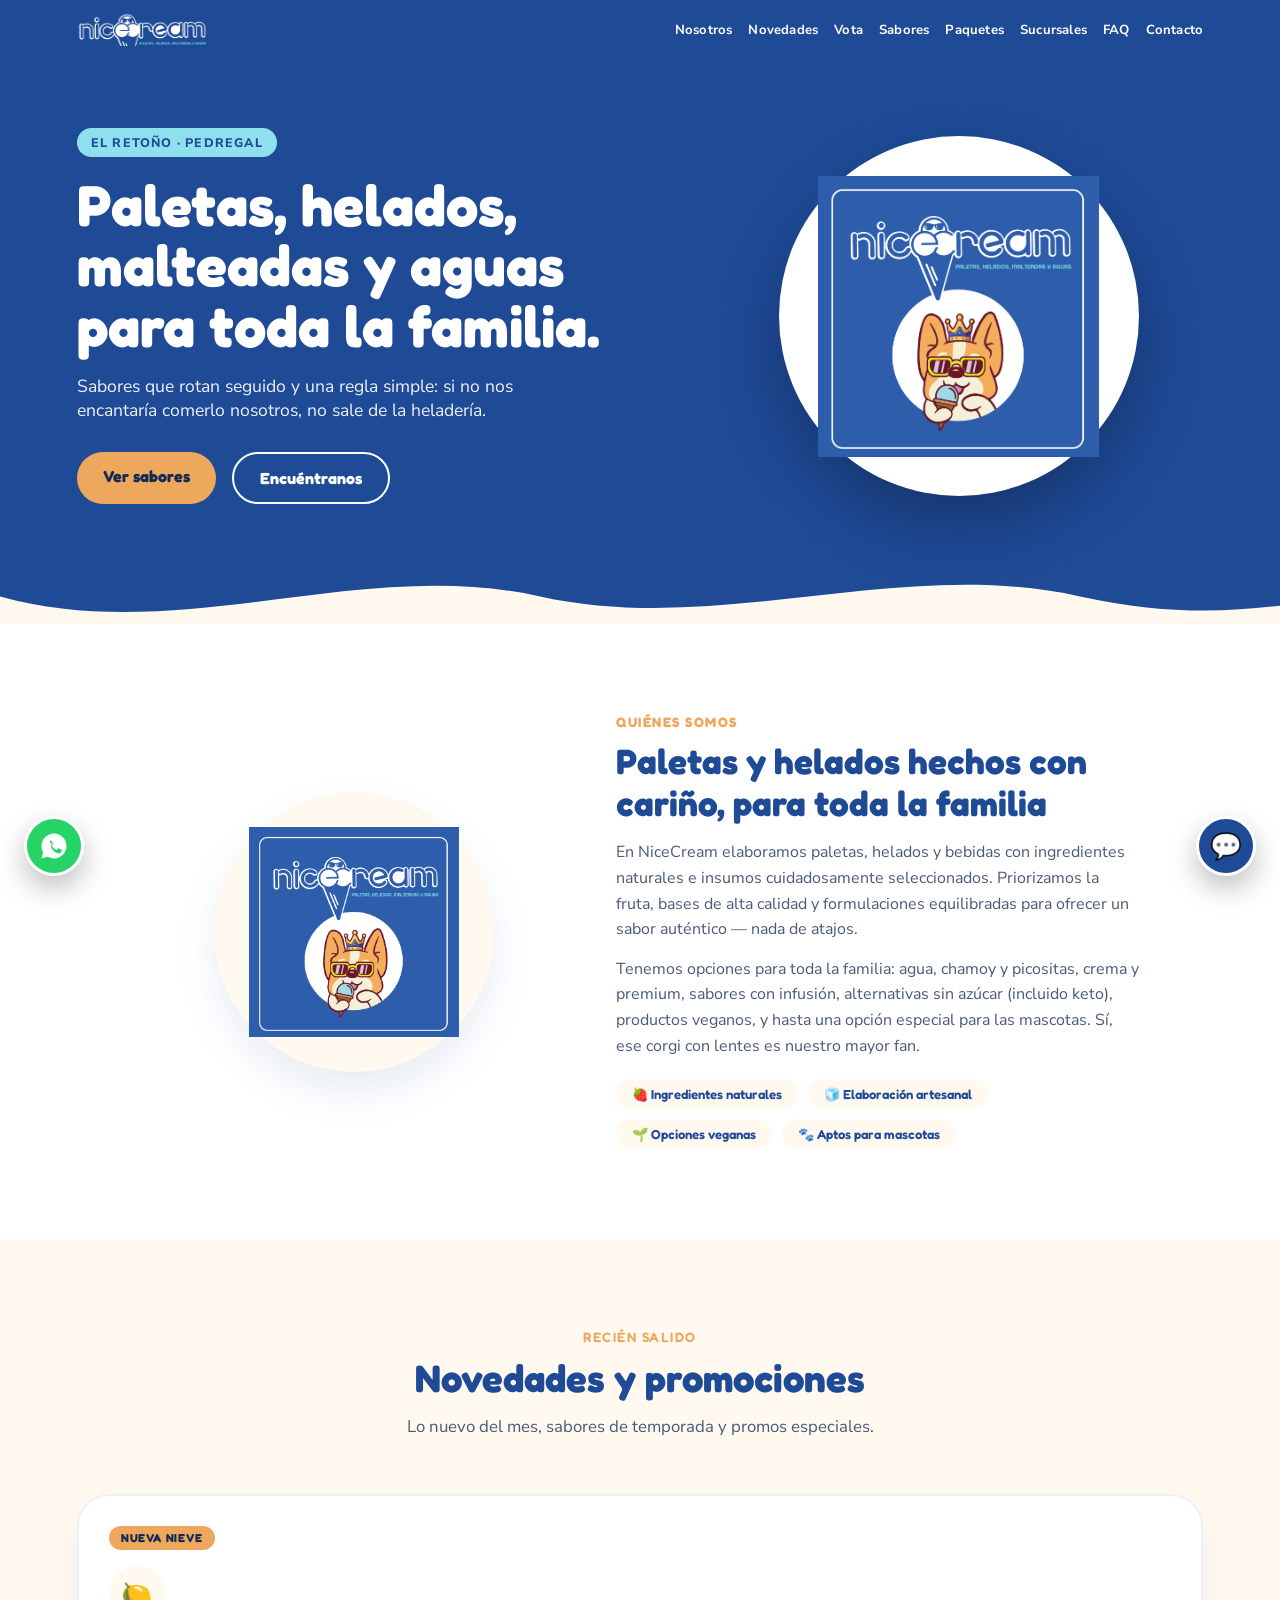
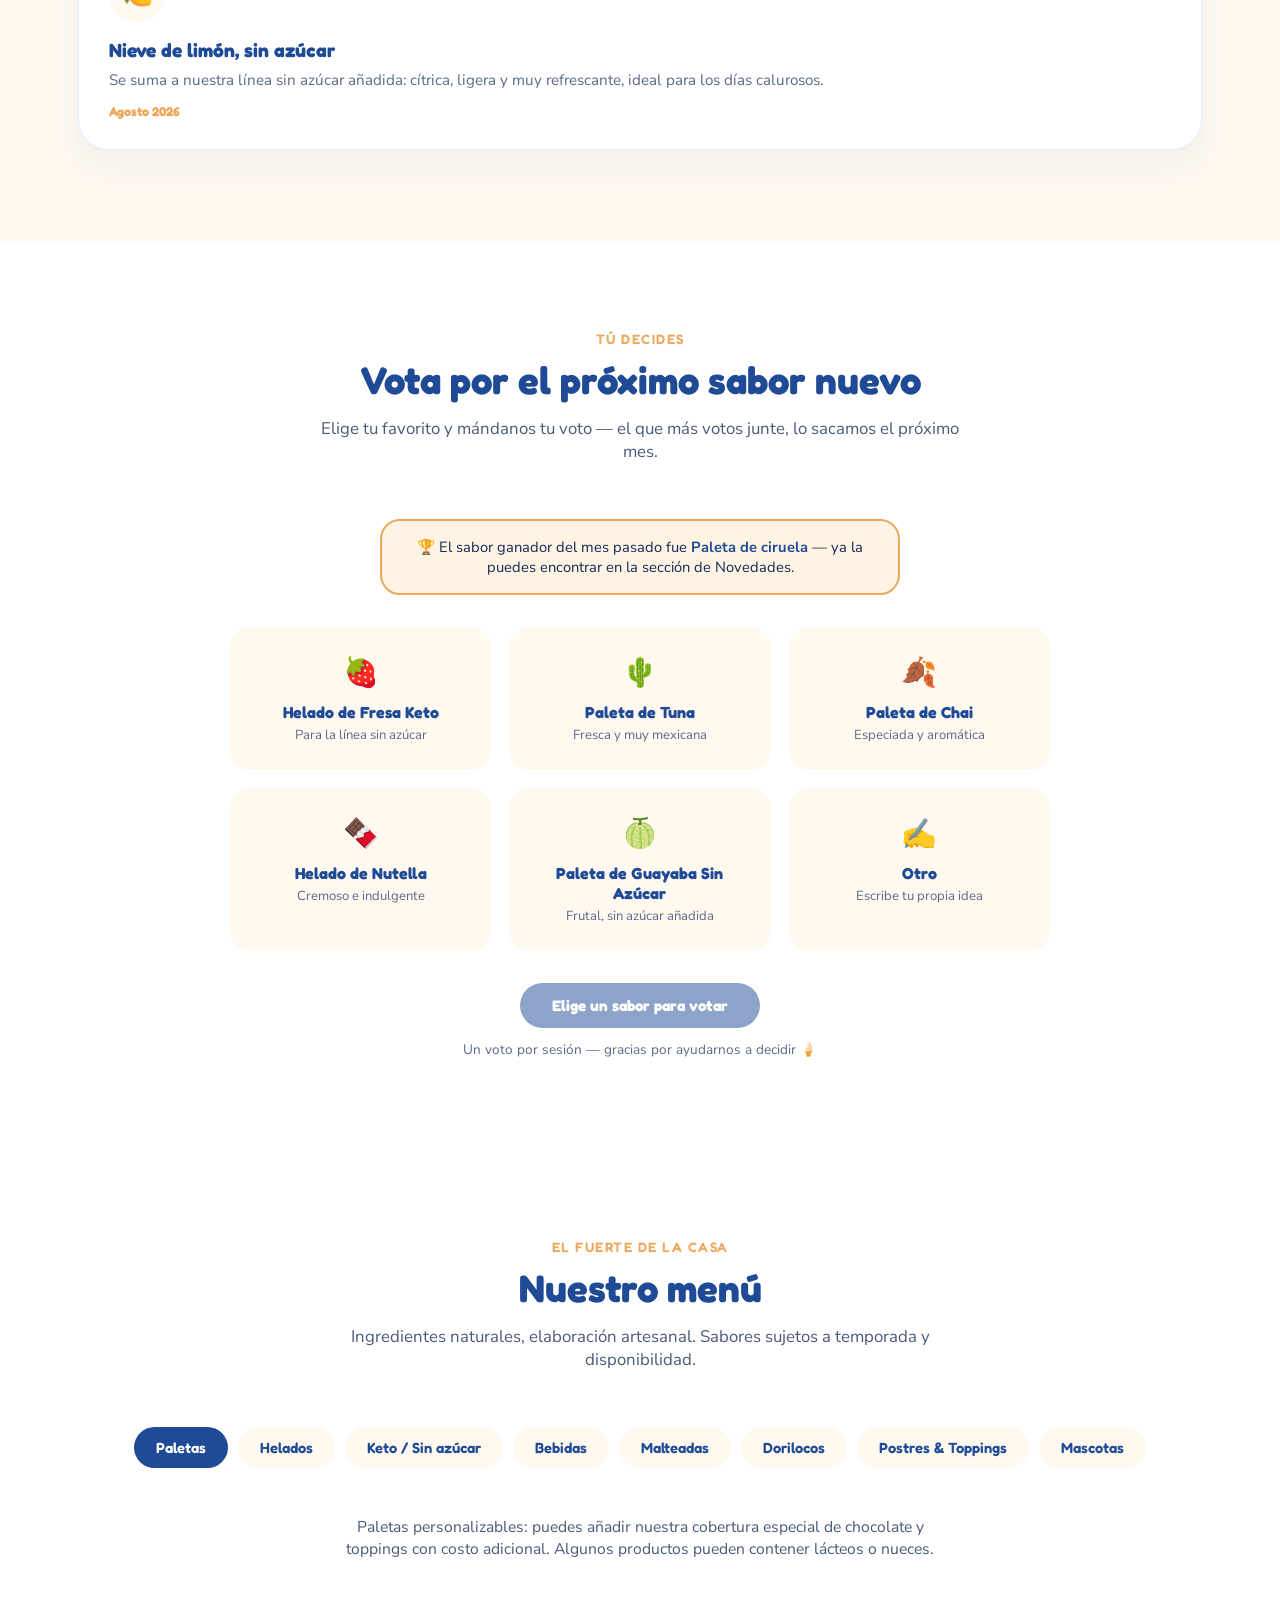
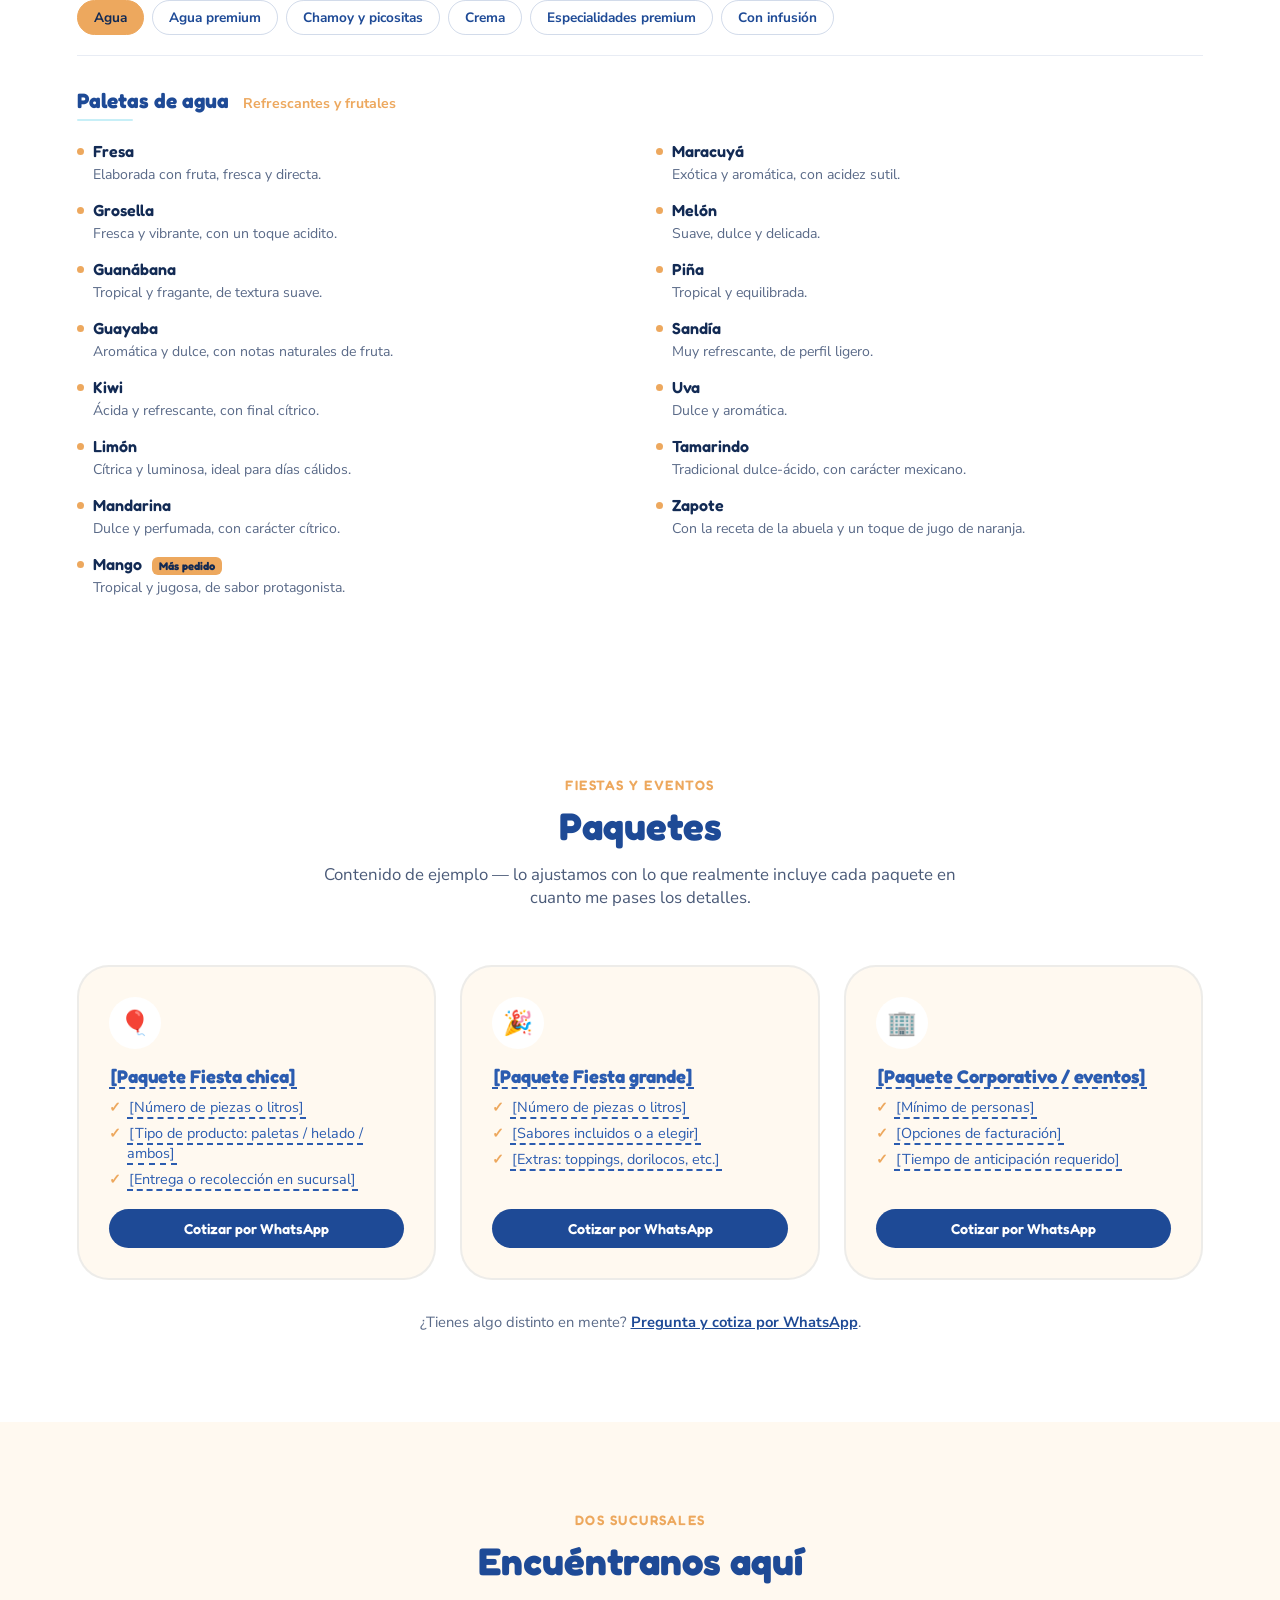
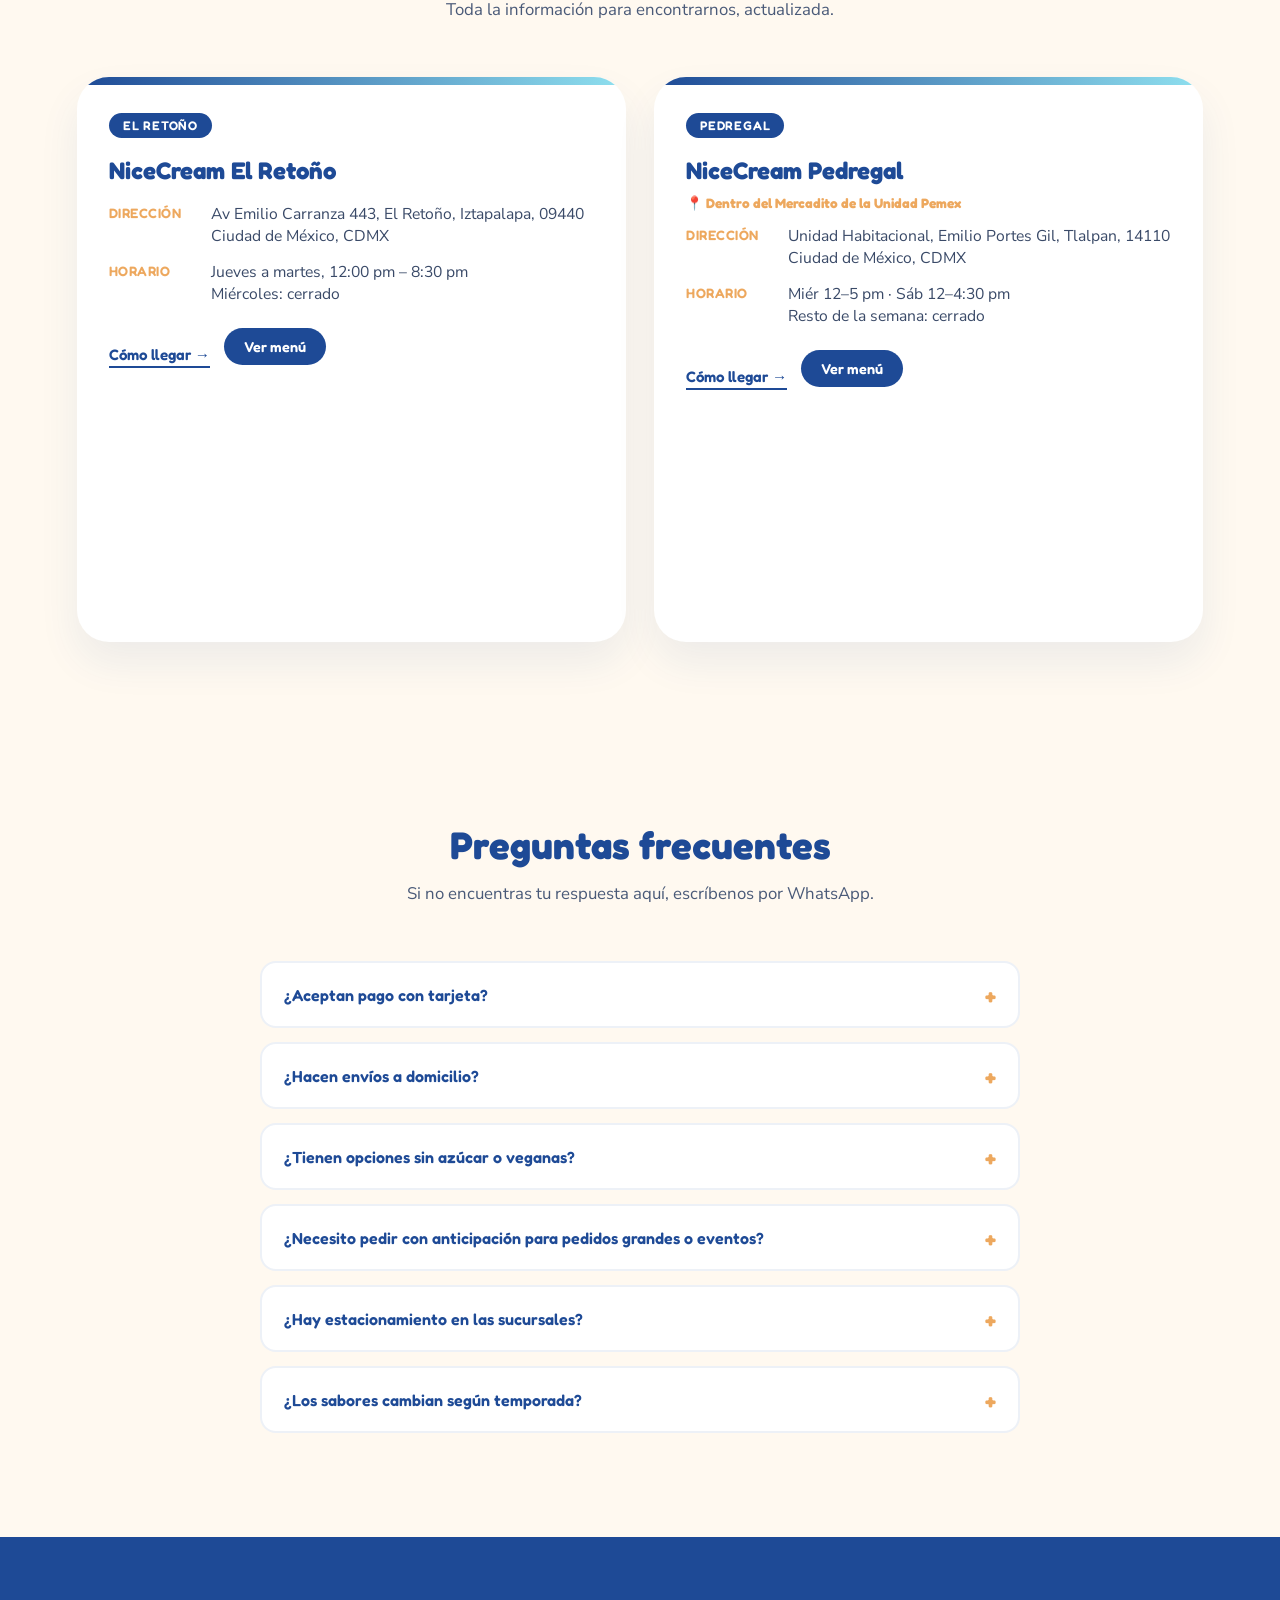
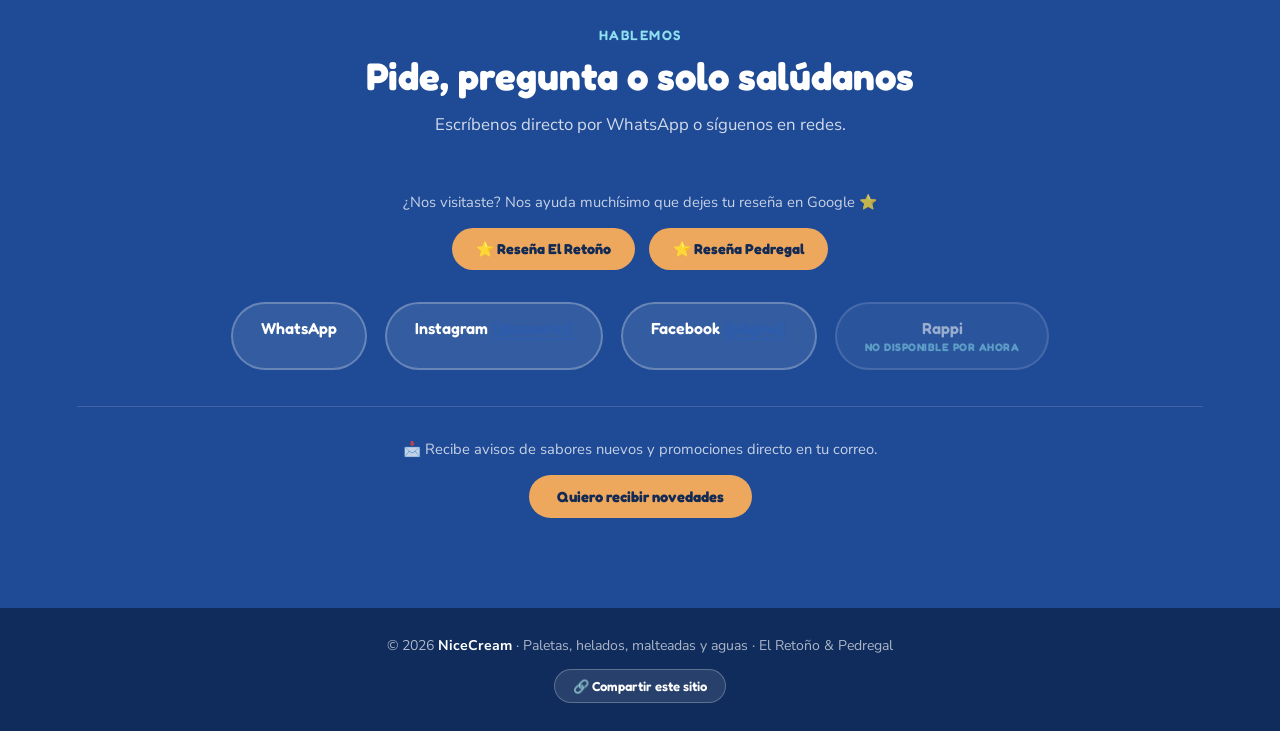
==== index.html @ 95511c4c "Add winner banner for flavor voting" ====
<!DOCTYPE html>
<html lang="es">
<head>
<meta charset="UTF-8">
<meta name="viewport" content="width=device-width, initial-scale=1.0">
<title>NiceCream — Paletas, Helados, Malteadas y Aguas</title>

<meta name="description" content="Paletas, helados, malteadas y aguas artesanales en Iztapalapa y Tlalpan, CDMX. Más de 70 sabores: agua, crema, premium, keto y sin azúcar. Pide por WhatsApp.">

<!-- Open Graph (WhatsApp, Facebook, etc.) -->
<meta property="og:type" content="website">
<meta property="og:title" content="NiceCream — Paletas, Helados, Malteadas y Aguas">
<meta property="og:description" content="Más de 70 sabores artesanales en El Retoño (Iztapalapa) y Pedregal (Tlalpan), CDMX. Ve el menú, ubicaciones y pide por WhatsApp.">
<meta property="og:image" content="assets/nicecream-og-image.jpg">

<!-- Twitter Card -->
<meta name="twitter:card" content="summary_large_image">
<meta name="twitter:title" content="NiceCream — Paletas, Helados, Malteadas y Aguas">
<meta name="twitter:description" content="Más de 70 sabores artesanales en El Retoño y Pedregal, CDMX.">
<meta name="twitter:image" content="assets/nicecream-og-image.jpg">

<!-- Favicon -->
<link rel="icon" type="image/png" sizes="16x16" href="assets/favicon-16.png">
<link rel="icon" type="image/png" sizes="32x32" href="assets/favicon-32.png">
<link rel="icon" type="image/png" sizes="48x48" href="assets/favicon-48.png">
<link rel="apple-touch-icon" sizes="180x180" href="assets/favicon-180.png">

<link rel="preconnect" href="https://fonts.googleapis.com">
<link href="https://fonts.googleapis.com/css2?family=Fredoka:wght@400;500;600;700&family=Nunito+Sans:wght@400;600;700;800&display=swap" rel="stylesheet">
<style>
  :root{
    --blue-deep:#1E4A96;
    --blue-mid:#2B5CB0;
    --cyan:#8FE0EF;
    --cream:#FFF9F0;
    --tan:#EDA85E;
    --navy-text:#122A54;
    --white:#ffffff;
    --radius-lg: 32px;
    --radius-md: 20px;
  }

  *{ box-sizing:border-box; margin:0; padding:0; }

  html{ scroll-behavior:smooth; }

  body{
    font-family:'Nunito Sans', sans-serif;
    color:var(--navy-text);
    background:var(--cream);
    overflow-x:hidden;
  }

  h1,h2,h3, .display{
    font-family:'Fredoka', sans-serif;
  }

  a{ text-decoration:none; color:inherit; }
  ul{ list-style:none; }
  img{ max-width:100%; display:block; }

  .placeholder{
    color: var(--blue-mid);
    border-bottom: 2px dashed var(--blue-mid);
    padding: 0 2px;
  }

  /* ---------- NAV ---------- */
  nav{
    position:sticky; top:0; z-index:50;
    background:var(--blue-deep);
    padding: 12px 6vw;
    display:flex; align-items:center; justify-content:space-between;
  }
  nav .brand{ display:flex; align-items:center; }
  nav .brand img{ height:34px; width:auto; }
  nav ul{ display:flex; gap:16px; }
  nav a{
    color:var(--white); font-weight:700; font-size:0.82rem;
    letter-spacing:0.2px;
  }
  nav a:hover{ color:var(--cyan); }
  .nav-toggle{
    display:none;
    background:none; border:none; cursor:pointer;
    flex-direction:column; gap:5px; padding:6px;
  }
  .nav-toggle span{
    width:26px; height:3px; background:var(--white); border-radius:2px;
  }
  .nav-menu{ display:flex; }

  /* ---------- HERO ---------- */
  .hero{
    position:relative;
    background:var(--blue-deep);
    color:var(--white);
    padding: 70px 6vw 120px;
    display:grid;
    grid-template-columns: 1.1fr 0.9fr;
    align-items:center;
    gap:40px;
    overflow:hidden;
  }
  .hero::after{
    content:"";
    position:absolute;
    bottom:-2px; left:0; right:0;
    height:70px;
    background:var(--cream);
    clip-path: path("M0,40 C 180,90 360,0 540,40 C 720,80 900,0 1080,40 C 1260,80 1350,20 1440,40 L1440,100 L0,100 Z");
  }
  .hero-copy .eyebrow{
    display:inline-block;
    background:var(--cyan);
    color:var(--blue-deep);
    font-weight:800;
    font-size:0.78rem;
    letter-spacing:1.2px;
    text-transform:uppercase;
    padding:6px 14px;
    border-radius:999px;
    margin-bottom:18px;
  }
  .hero-copy h1{
    font-size:clamp(2.3rem, 4.5vw, 3.6rem);
    line-height:1.05;
    margin-bottom:18px;
  }
  .hero-copy p{
    font-size:1.1rem;
    max-width:480px;
    opacity:0.92;
    margin-bottom:30px;
  }
  .cta-row{ display:flex; gap:16px; flex-wrap:wrap; }
  .btn{
    display:inline-block;
    padding:14px 26px;
    border-radius:999px;
    font-weight:800;
    font-family:'Fredoka', sans-serif;
    font-size:1rem;
    transition:transform .15s ease;
  }
  .btn:hover{ transform:translateY(-2px); }
  .btn-primary{ background:var(--tan); color:var(--navy-text); }
  .btn-ghost{ border:2px solid var(--white); color:var(--white); }

  .hero-art{
    position:relative;
    display:flex; justify-content:center;
  }
  .hero-art .plate{
    width:min(360px, 90%);
    aspect-ratio:1/1;
    background:var(--white);
    border-radius:50%;
    display:flex; align-items:center; justify-content:center;
    box-shadow: 0 30px 60px rgba(0,0,0,0.25);
  }
  .hero-art img{ width:78%; }

  /* ---------- SECTION WRAP ---------- */
  section{ padding: 90px 6vw; }
  .section-head{ text-align:center; max-width:640px; margin:0 auto 56px; }
  .section-head .eyebrow{
    font-family:'Fredoka', sans-serif;
    color:var(--tan);
    font-weight:600;
    letter-spacing:1.5px;
    text-transform:uppercase;
    font-size:0.85rem;
    margin-bottom:10px;
    display:block;
  }
  .section-head h2{
    font-size:clamp(1.8rem, 3vw, 2.4rem);
    color:var(--blue-deep);
    margin-bottom:14px;
  }
  .section-head p{ color:#4A5A78; font-size:1.05rem; }

  /* ---------- CHATBOT ---------- */
  .chat-launcher{
    position:fixed;
    bottom:24px; right:24px;
    width:60px; height:60px;
    border-radius:50%;
    background:var(--blue-deep);
    border:3px solid var(--white);
    box-shadow:0 12px 28px rgba(0,0,0,0.25);
    cursor:pointer;
    display:flex; align-items:center; justify-content:center;
    font-size:1.6rem;
    z-index:200;
    transition:transform .15s ease;
  }
  .chat-launcher:hover{ transform:scale(1.06); }

  .whatsapp-launcher{
    position:fixed;
    bottom:24px; left:24px;
    width:60px; height:60px;
    border-radius:50%;
    background:#25D366;
    border:3px solid var(--white);
    box-shadow:0 12px 28px rgba(0,0,0,0.25);
    cursor:pointer;
    display:flex; align-items:center; justify-content:center;
    z-index:200;
    transition:transform .15s ease;
  }
  .whatsapp-launcher:hover{ transform:scale(1.06); }
  .whatsapp-launcher svg{ width:30px; height:30px; }

  .chat-window{
    position:fixed;
    bottom:96px; right:24px;
    width:340px;
    max-width:88vw;
    height:460px;
    max-height:70vh;
    background:var(--white);
    border-radius:var(--radius-md);
    box-shadow:0 20px 50px rgba(0,0,0,0.3);
    display:none;
    flex-direction:column;
    overflow:hidden;
    z-index:200;
  }
  .chat-window.open{ display:flex; }

  .chat-head{
    background:var(--blue-deep);
    color:var(--white);
    padding:16px 18px;
    display:flex; align-items:center; gap:10px;
  }
  .chat-head img{ height:26px; width:auto; filter:brightness(0) invert(1); opacity:0.9; }
  .chat-head .chat-title{
    font-family:'Fredoka', sans-serif;
    font-weight:600;
    font-size:0.95rem;
  }
  .chat-head .chat-sub{
    font-size:0.72rem;
    opacity:0.75;
  }
  .chat-close{
    margin-left:auto;
    background:none; border:none; color:var(--white);
    font-size:1.3rem; cursor:pointer; line-height:1;
    padding:4px;
  }

  .chat-body{
    flex:1 1 auto;
    min-height:50px;
    overflow-y:auto;
    padding:16px;
    display:flex; flex-direction:column; gap:10px;
    background:var(--cream);
  }
  .chat-msg{
    max-width:85%;
    padding:10px 14px;
    border-radius:14px;
    font-size:0.88rem;
    line-height:1.4;
  }
  .chat-msg.bot{
    background:var(--white);
    color:var(--navy-text);
    border-bottom-left-radius:4px;
    align-self:flex-start;
    box-shadow:0 2px 6px rgba(0,0,0,0.06);
  }
  .chat-msg.user{
    background:var(--blue-deep);
    color:var(--white);
    border-bottom-right-radius:4px;
    align-self:flex-end;
  }

  .chat-options{
    flex-shrink:0;
    max-height:230px;
    overflow-y:auto;
    padding:12px 16px 16px;
    display:flex; flex-direction:column; gap:8px;
    background:var(--cream);
    border-top:1px solid rgba(30,74,150,0.08);
  }
  .chat-option-btn{
    text-align:left;
    background:var(--white);
    border:1.5px solid rgba(30,74,150,0.15);
    color:var(--blue-deep);
    font-family:'Nunito Sans', sans-serif;
    font-weight:700;
    font-size:0.85rem;
    padding:10px 14px;
    border-radius:10px;
    cursor:pointer;
    transition:background .15s ease;
  }
  .chat-option-btn:hover{ background:#E8EEFB; }

  @media (max-width:480px){
    .chat-window{ right:12px; left:12px; width:auto; bottom:88px; }
    .chat-launcher{ right:16px; bottom:16px; }
    .whatsapp-launcher{ left:16px; bottom:16px; }
  }

  /* ---------- NOSOTROS ---------- */
  .about{ background:var(--white); }
  .about-grid{
    display:grid;
    grid-template-columns: 0.9fr 1.1fr;
    gap:48px;
    align-items:center;
    max-width:1000px;
    margin:0 auto;
  }
  .about-art{
    display:flex; justify-content:center;
  }
  .about-art .plate{
    width:min(280px, 80%);
    aspect-ratio:1/1;
    background:var(--cream);
    border-radius:50%;
    display:flex; align-items:center; justify-content:center;
    box-shadow:0 20px 40px rgba(30,74,150,0.1);
  }
  .about-art img{ width:75%; }
  .about-copy .eyebrow{
    font-family:'Fredoka', sans-serif;
    color:var(--tan);
    font-weight:700;
    letter-spacing:1.5px;
    text-transform:uppercase;
    font-size:0.85rem;
    margin-bottom:10px;
    display:block;
  }
  .about-copy h2{
    font-size:clamp(1.7rem, 3vw, 2.2rem);
    color:var(--blue-deep);
    margin-bottom:16px;
  }
  .about-copy p{
    color:#4A5A78;
    font-size:1rem;
    line-height:1.6;
    margin-bottom:14px;
  }
  .about-tags{
    display:flex; flex-wrap:wrap; gap:10px;
    margin-top:20px;
  }
  .about-tag{
    background:var(--cream);
    color:var(--blue-deep);
    font-family:'Fredoka', sans-serif;
    font-weight:600;
    font-size:0.82rem;
    padding:7px 16px;
    border-radius:999px;
  }
  @media (max-width:820px){
    .about-grid{ grid-template-columns:1fr; text-align:center; }
    .about-tags{ justify-content:center; }
  }

  /* ---------- FAQ ---------- */
  .faq{ background:var(--cream); }
  .faq-list{ max-width:760px; margin:0 auto; }
  .faq-item{
    background:var(--white);
    border-radius:16px;
    margin-bottom:14px;
    border:2px solid rgba(30,74,150,0.08);
    overflow:hidden;
  }
  .faq-item summary{
    list-style:none;
    cursor:pointer;
    padding:18px 22px;
    font-family:'Fredoka', sans-serif;
    font-weight:600;
    font-size:1rem;
    color:var(--blue-deep);
    display:flex;
    align-items:center;
    justify-content:space-between;
    gap:12px;
  }
  .faq-item summary::-webkit-details-marker{ display:none; }
  .faq-item summary::after{
    content:"+";
    font-size:1.4rem;
    font-weight:700;
    color:var(--tan);
    flex-shrink:0;
    transition:transform .2s ease;
  }
  .faq-item[open] summary::after{ transform:rotate(45deg); }
  .faq-item p{
    padding:0 22px 20px;
    font-size:0.92rem;
    color:#5A6A88;
    line-height:1.5;
  }

  /* ---------- PAQUETES ---------- */
  .packages{ background:var(--white); }
  .packages-grid{
    display:grid;
    grid-template-columns: repeat(auto-fit, minmax(260px, 1fr));
    gap:24px;
  }
  .package-card{
    background:var(--cream);
    border-radius:var(--radius-lg);
    padding:30px;
    border:2px solid rgba(30,74,150,0.08);
    display:flex; flex-direction:column;
  }
  .package-card .icon-circle{
    width:52px; height:52px;
    border-radius:50%;
    background:var(--white);
    display:flex; align-items:center; justify-content:center;
    font-size:1.5rem;
    margin-bottom:16px;
  }
  .package-card h3{
    font-size:1.15rem;
    color:var(--blue-deep);
    margin-bottom:10px;
  }
  .package-card ul{
    margin:0 0 20px;
    display:flex; flex-direction:column; gap:6px;
  }
  .package-card li{
    font-size:0.9rem;
    color:#5A6A88;
    padding-left:18px;
    position:relative;
  }
  .package-card li::before{
    content:"✓";
    position:absolute; left:0; top:0;
    color:var(--tan);
    font-weight:800;
  }
  .package-card .pkg-cta{
    margin-top:auto;
    text-align:center;
    background:var(--blue-deep);
    color:var(--white);
    font-family:'Fredoka', sans-serif;
    font-weight:600;
    padding:11px;
    border-radius:999px;
    font-size:0.9rem;
    transition:background .15s ease;
  }
  .package-card .pkg-cta:hover{ background:#163c7a; }
  .packages-note{
    text-align:center; margin-top:32px; font-size:0.92rem; color:#5A6A88;
  }

  /* ---------- VOTACIÓN ---------- */
  .vote{ background:var(--white); }
  .vote-grid{
    display:grid;
    grid-template-columns: repeat(auto-fit, minmax(200px, 1fr));
    gap:18px;
    max-width:820px;
    margin:0 auto 32px;
  }
  .vote-card{
    background:var(--cream);
    border:2.5px solid transparent;
    border-radius:var(--radius-md);
    padding:24px 20px;
    text-align:center;
    cursor:pointer;
    transition:border-color .15s ease, transform .15s ease;
  }
  .vote-card:hover{ transform:translateY(-2px); }
  .vote-card.selected{
    border-color:var(--tan);
    background:#FFF3E4;
  }
  .vote-card .vote-emoji{ font-size:1.8rem; margin-bottom:10px; }
  .vote-card h4{
    font-family:'Fredoka', sans-serif;
    font-size:1rem;
    color:var(--blue-deep);
    margin-bottom:4px;
  }
  .vote-card p{ font-size:0.82rem; color:#5A6A88; }
  .vote-actions{ text-align:center; }
  .vote-submit{
    display:inline-block;
    background:var(--blue-deep);
    color:var(--white);
    font-family:'Fredoka', sans-serif;
    font-weight:700;
    padding:13px 32px;
    border:none;
    border-radius:999px;
    font-size:0.95rem;
    cursor:pointer;
    transition:background .15s ease, opacity .15s ease;
  }
  .vote-submit:hover{ background:#163c7a; }
  .vote-submit:disabled{ opacity:0.5; cursor:not-allowed; }
  .vote-hint{
    text-align:center;
    font-size:0.85rem;
    color:#5A6A88;
    margin-top:12px;
  }
  .vote-winner-banner{
    max-width:520px;
    margin:0 auto 32px;
    background:#FFF3E4;
    border:2px solid var(--tan);
    border-radius:var(--radius-md);
    padding:16px 22px;
    text-align:center;
    font-size:0.92rem;
    color:var(--navy-text);
  }
  .vote-winner-banner strong{ color:var(--blue-deep); }

  /* ---------- NOVEDADES ---------- */
  .whatsnew{ background:var(--cream); }
  .whatsnew-grid{
    display:grid;
    grid-template-columns: repeat(auto-fit, minmax(280px, 1fr));
    gap:24px;
  }
  .whatsnew-card{
    background:var(--white);
    border-radius:var(--radius-lg);
    padding:30px;
    position:relative;
    border:2px solid rgba(30,74,150,0.08);
    box-shadow:0 16px 32px rgba(30,74,150,0.06);
  }
  .whatsnew-card .badge-new{
    display:inline-block;
    background:var(--tan);
    color:var(--navy-text);
    font-family:'Fredoka', sans-serif;
    font-weight:800;
    font-size:0.72rem;
    letter-spacing:0.8px;
    text-transform:uppercase;
    padding:5px 12px;
    border-radius:999px;
    margin-bottom:16px;
  }
  .whatsnew-card .badge-promo{ background:var(--cyan); }
  .whatsnew-card .icon-circle{
    width:56px; height:56px;
    border-radius:50%;
    background:var(--cream);
    display:flex; align-items:center; justify-content:center;
    font-size:1.6rem;
    margin-bottom:16px;
  }
  .whatsnew-card h3{
    font-size:1.2rem;
    color:var(--blue-deep);
    margin-bottom:8px;
  }
  .whatsnew-card p{
    font-size:0.95rem;
    color:#5A6A88;
  }
  .whatsnew-card .month-tag{
    display:block;
    margin-top:14px;
    font-size:0.8rem;
    color:var(--tan);
    font-weight:700;
    font-family:'Fredoka', sans-serif;
  }
  .flavors{ background:var(--white); }

  .flavor-tabs{
    display:flex; justify-content:center; gap:10px; flex-wrap:wrap; margin-bottom:48px;
  }
  .flavor-tab{
    background:var(--cream);
    border:2px solid transparent;
    color:var(--blue-deep);
    font-family:'Fredoka', sans-serif;
    font-weight:600;
    padding:10px 20px;
    border-radius:999px;
    font-size:0.92rem;
    cursor:pointer;
    transition:background .15s ease, color .15s ease;
  }
  .flavor-tab:hover{ background:#E8EEFB; }
  .flavor-tab.active{
    background:var(--blue-deep);
    color:var(--white);
  }

  .menu-panel{ display:none; }
  .menu-panel.active{ display:block; }

  .sub-tabs{
    display:flex; gap:8px; flex-wrap:wrap;
    margin-bottom:32px;
    padding-bottom:20px;
    border-bottom:1px solid rgba(30,74,150,0.1);
  }
  .sub-tab{
    background:none;
    border:1.5px solid rgba(30,74,150,0.2);
    color:var(--blue-deep);
    font-family:'Nunito Sans', sans-serif;
    font-weight:700;
    padding:7px 16px;
    border-radius:999px;
    font-size:0.85rem;
    cursor:pointer;
    transition:background .15s ease, color .15s ease;
  }
  .sub-tab:hover{ background:#E8EEFB; }
  .sub-tab.active{
    background:var(--tan);
    border-color:var(--tan);
    color:var(--navy-text);
  }
  .sub-panel{ display:none; }
  .sub-panel.active{ display:block; }

  .menu-panel-intro{
    text-align:center;
    max-width:620px;
    margin:0 auto 40px;
    color:#4A5A78;
    font-size:0.98rem;
  }

  .menu-group{ margin-bottom:44px; }
  .menu-group:last-child{ margin-bottom:0; }

  .menu-group-head{
    display:flex; align-items:baseline; gap:14px;
    margin-bottom:6px;
    flex-wrap:wrap;
  }
  .menu-group-head h3{
    font-size:1.3rem;
    color:var(--blue-deep);
  }
  .menu-group-head .tagline{
    font-size:0.88rem;
    color:var(--tan);
    font-weight:700;
  }
  .menu-group-desc{
    color:#5A6A88;
    font-size:0.92rem;
    margin-bottom:18px;
  }
  .menu-group-rule{
    height:2px;
    background:var(--cyan);
    opacity:0.5;
    width:56px;
    margin-bottom:20px;
    border-radius:2px;
  }

  .item-list{
    columns: 2 280px;
    column-gap: 32px;
  }
  .item{
    break-inside: avoid;
    margin-bottom:16px;
    padding-left:16px;
    position:relative;
  }
  .item::before{
    content:"";
    position:absolute;
    left:0; top:7px;
    width:7px; height:7px;
    border-radius:50%;
    background:var(--tan);
  }
  .item h4{
    font-family:'Fredoka', sans-serif;
    font-size:1rem;
    font-weight:600;
    color:var(--navy-text);
    display:inline;
  }
  .item .badge-vegano{
    font-size:0.7rem;
    font-weight:800;
    color:var(--blue-deep);
    background:var(--cyan);
    padding:2px 7px;
    border-radius:6px;
    margin-left:6px;
    vertical-align:middle;
  }
  .item .badge-popular{
    font-size:0.7rem;
    font-weight:800;
    color:var(--navy-text);
    background:var(--tan);
    padding:2px 7px;
    border-radius:6px;
    margin-left:6px;
    vertical-align:middle;
    white-space:nowrap;
  }
  .item p{
    font-size:0.88rem;
    color:#5A6A88;
    margin-top:2px;
  }

  .step-list{ margin-bottom:8px; }
  .step{
    display:flex; gap:16px;
    padding:16px 0;
    border-bottom:1px solid rgba(30,74,150,0.1);
  }
  .step:last-child{ border-bottom:none; }
  .step .num{
    font-family:'Fredoka', sans-serif;
    font-weight:700;
    color:var(--white);
    background:var(--blue-deep);
    width:30px; height:30px;
    border-radius:50%;
    display:flex; align-items:center; justify-content:center;
    flex-shrink:0;
    font-size:0.9rem;
  }
  .step .step-body h4{
    font-family:'Fredoka', sans-serif;
    font-size:1rem;
    color:var(--blue-deep);
    margin-bottom:3px;
  }
  .step .step-body p{ font-size:0.92rem; color:#5A6A88; }

  .note-box{
    background:var(--cream);
    border-left:4px solid var(--tan);
    padding:14px 18px;
    border-radius:0 12px 12px 0;
    font-size:0.85rem;
    color:#5A6A88;
    margin-top:8px;
  }
  .note-box strong{ color:var(--navy-text); }

  .flavor-note{
    text-align:center; margin-top:36px; font-size:0.95rem; color:#5A6A88;
  }

  /* ---------- SUCURSALES ---------- */
  .locations{ background:var(--cream); }
  .location-grid{
    display:grid;
    grid-template-columns: repeat(auto-fit, minmax(320px, 1fr));
    gap:28px;
  }
  .location-card{
    background:var(--white);
    border-radius:var(--radius-lg);
    padding:36px 32px;
    box-shadow:0 20px 40px rgba(30,74,150,0.08);
    position:relative;
    overflow:hidden;
  }
  .location-card::before{
    content:"";
    position:absolute; top:0; left:0; right:0; height:8px;
    background:linear-gradient(90deg, var(--blue-deep), var(--cyan));
  }
  .location-card .tag{
    display:inline-block;
    background:var(--blue-deep);
    color:var(--white);
    font-family:'Fredoka', sans-serif;
    font-weight:600;
    font-size:0.78rem;
    letter-spacing:0.8px;
    text-transform:uppercase;
    padding:5px 14px;
    border-radius:999px;
    margin-bottom:18px;
  }
  .location-card h3{
    font-size:1.5rem; color:var(--blue-deep); margin-bottom:18px;
  }
  .location-detail{
    display:flex; gap:12px; margin-bottom:14px; align-items:flex-start;
  }
  .location-detail .label{
    font-family:'Fredoka', sans-serif;
    font-weight:600; font-size:0.85rem;
    color:var(--tan);
    text-transform:uppercase;
    letter-spacing:0.5px;
    width:90px; flex-shrink:0;
    padding-top:2px;
  }
  .location-detail .value{ font-size:0.98rem; color:#3A4A68; }
  .map-btn{
    margin-top:20px;
    display:inline-block;
    font-family:'Fredoka', sans-serif;
    font-weight:600;
    color:var(--blue-deep);
    border-bottom:2px solid var(--blue-deep);
    padding-bottom:2px;
    font-size:0.95rem;
  }
  .card-actions{
    display:flex; gap:14px; flex-wrap:wrap;
    margin-top:20px;
    align-items:center;
  }
  .btn-menu-link{
    font-family:'Fredoka', sans-serif;
    font-weight:600;
    font-size:0.9rem;
    background:var(--blue-deep);
    color:var(--white);
    padding:10px 20px;
    border-radius:999px;
    transition:background .15s ease;
  }
  .btn-menu-link:hover{ background:#163c7a; }
  .map-embed{
    width:100%;
    height:190px;
    border:0;
    border-radius:var(--radius-md);
    margin-top:20px;
    filter:saturate(0.9);
  }

  /* ---------- CONTACTO ---------- */
  .contact{
    background:var(--blue-deep);
    color:var(--white);
    text-align:center;
  }
  .contact .section-head p{ color:rgba(255,255,255,0.8); }
  .contact .section-head .eyebrow{ color:var(--cyan); }
  .contact .section-head h2{ color:var(--white); }
  .social-row{
    display:flex; justify-content:center; gap:18px; flex-wrap:wrap; margin-top:10px;
  }
  .social-pill{
    background:rgba(255,255,255,0.1);
    border:2px solid rgba(255,255,255,0.25);
    padding:14px 28px;
    border-radius:999px;
    font-family:'Fredoka', sans-serif;
    font-weight:600;
  }
  .social-pill:hover{ background:rgba(255,255,255,0.2); }
  .social-pill.disabled{
    opacity:0.55;
    cursor:not-allowed;
    position:relative;
  }
  .social-pill.disabled:hover{ background:rgba(255,255,255,0.1); }
  .social-pill .soon-tag{
    display:block;
    font-size:0.68rem;
    font-weight:700;
    color:var(--cyan);
    letter-spacing:0.5px;
    text-transform:uppercase;
    margin-top:2px;
  }

  .review-block{
    margin-top:36px;
    padding-top:32px;
    border-top:1px solid rgba(255,255,255,0.15);
  }
  .review-block p{
    color:rgba(255,255,255,0.75);
    font-size:0.92rem;
    margin-bottom:16px;
  }
  .review-row{
    display:flex; justify-content:center; gap:14px; flex-wrap:wrap;
  }
  .review-pill{
    display:inline-flex; align-items:center; gap:8px;
    background:var(--tan);
    color:var(--navy-text);
    font-family:'Fredoka', sans-serif;
    font-weight:700;
    padding:12px 24px;
    border-radius:999px;
    font-size:0.9rem;
    transition:transform .15s ease;
  }
  .review-pill:hover{ transform:translateY(-2px); }

  .newsletter-teaser{
    margin-top:36px;
    padding-top:32px;
    border-top:1px solid rgba(255,255,255,0.15);
    text-align:center;
  }
  .newsletter-teaser p{
    color:rgba(255,255,255,0.75);
    font-size:0.92rem;
    margin-bottom:16px;
  }
  .newsletter-open-btn{
    background:var(--tan);
    color:var(--navy-text);
    border:none;
    font-family:'Fredoka', sans-serif;
    font-weight:700;
    padding:13px 28px;
    border-radius:999px;
    font-size:0.92rem;
    cursor:pointer;
    transition:transform .15s ease;
  }
  .newsletter-open-btn:hover{ transform:translateY(-2px); }

  .modal-overlay{
    display:none;
    position:fixed;
    inset:0;
    background:rgba(15,44,92,0.55);
    z-index:300;
    align-items:center;
    justify-content:center;
    padding:20px;
  }
  .modal-overlay.open{ display:flex; }
  .modal-box{
    background:var(--white);
    border-radius:var(--radius-lg);
    padding:36px 32px;
    max-width:420px;
    width:100%;
    position:relative;
    text-align:center;
    box-shadow:0 30px 60px rgba(0,0,0,0.3);
  }
  .modal-box h3{
    font-family:'Fredoka', sans-serif;
    color:var(--blue-deep);
    font-size:1.25rem;
    margin-bottom:6px;
  }
  .modal-sub{
    color:#5A6A88;
    font-size:0.9rem;
    margin-bottom:20px;
  }
  .modal-close{
    position:absolute;
    top:14px; right:16px;
    background:none;
    border:none;
    font-size:1.3rem;
    color:#9AA6BE;
    cursor:pointer;
    line-height:1;
  }
  .modal-box .newsletter-form{ text-align:left; }
  .modal-box .newsletter-note{
    color:#8A97AE;
    font-size:0.78rem;
    margin-top:14px;
  }
  .newsletter-form{
    display:flex;
    flex-direction:column;
    gap:10px;
  }
  .newsletter-form input[type="email"],
  .newsletter-form input[type="text"]{
    width:100%;
    padding:12px 16px;
    border-radius:999px;
    border:none;
    font-family:'Nunito Sans', sans-serif;
    font-size:0.9rem;
    background:var(--white);
    color:var(--navy-text);
  }
  .newsletter-form button{
    background:var(--tan);
    color:var(--navy-text);
    border:none;
    font-family:'Fredoka', sans-serif;
    font-weight:700;
    padding:12px 24px;
    border-radius:999px;
    font-size:0.9rem;
    cursor:pointer;
    transition:transform .15s ease, opacity .15s ease;
  }
  .newsletter-form button:hover{ transform:translateY(-2px); }
  .newsletter-form button:disabled{ opacity:0.6; cursor:not-allowed; transform:none; }
  .newsletter-note{
    font-size:0.75rem;
    color:rgba(255,255,255,0.55);
    margin-top:10px;
  }


  /* ---------- FOOTER ---------- */
  footer{
    background:#0F2C5C;
    color:rgba(255,255,255,0.65);
    text-align:center;
    padding:28px 6vw;
    font-size:0.88rem;
  }
  footer strong{ color:var(--white); }
  .share-btn{
    display:inline-flex; align-items:center; gap:6px;
    background:rgba(255,255,255,0.1);
    border:1.5px solid rgba(255,255,255,0.25);
    color:var(--white);
    font-family:'Fredoka', sans-serif;
    font-weight:600;
    font-size:0.82rem;
    padding:8px 18px;
    border-radius:999px;
    margin-top:14px;
    cursor:pointer;
    transition:background .15s ease;
  }
  .share-btn:hover{ background:rgba(255,255,255,0.2); }

  /* ---------- RESPONSIVE ---------- */
  @media (max-width: 1050px){
    .nav-toggle{ display:flex; }
    .nav-menu{
      display:none;
      position:absolute;
      top:100%; left:0; right:0;
      background:var(--blue-deep);
      flex-direction:column;
      gap:0;
      padding:8px 6vw 18px;
      box-shadow:0 12px 24px rgba(0,0,0,0.2);
    }
    .nav-menu.open{ display:flex; }
    .nav-menu li{ width:100%; }
    .nav-menu a{
      display:block;
      padding:14px 0;
      border-bottom:1px solid rgba(255,255,255,0.12);
    }
  }

  @media (max-width: 820px){
    .hero{ grid-template-columns:1fr; padding-bottom:150px; }
    .hero-art{ order:-1; }
  }

  @media (prefers-reduced-motion: reduce){
    html{ scroll-behavior:auto; }
    .btn:hover{ transform:none; }
  }
</style>
<script type="application/ld+json">
{
  "@context": "https://schema.org",
  "@graph": [
    {
      "@type": "IceCreamShop",
      "name": "NiceCream El Retoño",
      "image": "https://oswaldocasillas.github.io/NiceCream/assets/nicecream-og-image.jpg",
      "url": "https://oswaldocasillas.github.io/NiceCream/#sucursales",
      "servesCuisine": "Paletas, helados, malteadas y aguas",
      "address": {
        "@type": "PostalAddress",
        "streetAddress": "Av Emilio Carranza 443, El Retoño",
        "addressLocality": "Iztapalapa",
        "addressRegion": "CDMX",
        "postalCode": "09440",
        "addressCountry": "MX"
      },
      "openingHoursSpecification": [
        {
          "@type": "OpeningHoursSpecification",
          "dayOfWeek": ["Monday","Tuesday","Thursday","Friday","Saturday","Sunday"],
          "opens": "12:00",
          "closes": "20:30"
        }
      ]
    },
    {
      "@type": "IceCreamShop",
      "name": "NiceCream Pedregal",
      "image": "https://oswaldocasillas.github.io/NiceCream/assets/nicecream-og-image.jpg",
      "url": "https://oswaldocasillas.github.io/NiceCream/#sucursales",
      "servesCuisine": "Paletas, helados, malteadas y aguas",
      "address": {
        "@type": "PostalAddress",
        "streetAddress": "Unidad Habitacional, Emilio Portes Gil (Mercadito de la Unidad Pemex)",
        "addressLocality": "Tlalpan",
        "addressRegion": "CDMX",
        "postalCode": "14110",
        "addressCountry": "MX"
      },
      "openingHoursSpecification": [
        {
          "@type": "OpeningHoursSpecification",
          "dayOfWeek": "Wednesday",
          "opens": "12:00",
          "closes": "17:00"
        },
        {
          "@type": "OpeningHoursSpecification",
          "dayOfWeek": "Saturday",
          "opens": "12:00",
          "closes": "16:30"
        }
      ]
    }
  ]
}
</script>
</head>
<body>

<nav>
  <a href="#" class="brand"><img src="assets/nicecream-logo-nav.png" alt="NiceCream"></a>
  <button class="nav-toggle" id="navToggle" aria-label="Abrir menú">
    <span></span><span></span><span></span>
  </button>
  <ul class="nav-menu" id="navMenu">
    <li><a href="#nosotros">Nosotros</a></li>
    <li><a href="#novedades">Novedades</a></li>
    <li><a href="#votacion">Vota</a></li>
    <li><a href="#sabores">Sabores</a></li>
    <li><a href="#paquetes">Paquetes</a></li>
    <li><a href="#sucursales">Sucursales</a></li>
    <li><a href="#faq">FAQ</a></li>
    <li><a href="#contacto">Contacto</a></li>
  </ul>
</nav>

<header class="hero">
  <div class="hero-copy">
    <span class="eyebrow">El Retoño · Pedregal</span>
    <h1>Paletas, helados, malteadas y aguas para toda la familia.</h1>
    <p>Sabores que rotan seguido y una regla simple: si no nos encantaría comerlo nosotros, no sale de la heladería.</p>
    <div class="cta-row">
      <a href="#sabores" class="btn btn-primary">Ver sabores</a>
      <a href="#sucursales" class="btn btn-ghost">Encuéntranos</a>
    </div>
  </div>
  <div class="hero-art">
    <div class="plate">
      <img src="assets/nicecream-logo-full.png" alt="Mascota NiceCream">
    </div>
  </div>
</header>

<section class="about" id="nosotros">
  <div class="about-grid">
    <div class="about-art">
      <div class="plate">
        <img src="assets/nicecream-logo-full.png" alt="Mascota NiceCream">
      </div>
    </div>
    <div class="about-copy">
      <span class="eyebrow">Quiénes somos</span>
      <h2>Paletas y helados hechos con cariño, para toda la familia</h2>
      <p>En NiceCream elaboramos paletas, helados y bebidas con ingredientes naturales e insumos cuidadosamente seleccionados. Priorizamos la fruta, bases de alta calidad y formulaciones equilibradas para ofrecer un sabor auténtico — nada de atajos.</p>
      <p>Tenemos opciones para toda la familia: agua, chamoy y picositas, crema y premium, sabores con infusión, alternativas sin azúcar (incluido keto), productos veganos, y hasta una opción especial para las mascotas. Sí, ese corgi con lentes es nuestro mayor fan.</p>
      <div class="about-tags">
        <span class="about-tag">🍓 Ingredientes naturales</span>
        <span class="about-tag">🧊 Elaboración artesanal</span>
        <span class="about-tag">🌱 Opciones veganas</span>
        <span class="about-tag">🐾 Aptos para mascotas</span>
      </div>
    </div>
  </div>
</section>

<section class="whatsnew" id="novedades">
  <div class="section-head">
    <span class="eyebrow">Recién salido</span>
    <h2>Novedades y promociones</h2>
    <p>Lo nuevo del mes, sabores de temporada y promos especiales.</p>
  </div>
  <div class="whatsnew-grid">
    <div class="whatsnew-card">
      <span class="badge-new">Nueva nieve</span>
      <div class="icon-circle">🍋</div>
      <h3>Nieve de limón, sin azúcar</h3>
      <p>Se suma a nuestra línea sin azúcar añadida: cítrica, ligera y muy refrescante, ideal para los días calurosos.</p>
      <span class="month-tag">Agosto 2026</span>
    </div>
  </div>
</section>

<section class="vote" id="votacion">
  <div class="section-head">
    <span class="eyebrow">Tú decides</span>
    <h2>Vota por el próximo sabor nuevo</h2>
    <p>Elige tu favorito y mándanos tu voto — el que más votos junte, lo sacamos el próximo mes.</p>
  </div>

  <div class="vote-winner-banner">
    🏆 El sabor ganador del mes pasado fue <strong>Paleta de ciruela</strong> — ya la puedes encontrar en la sección de Novedades.
  </div>

  <div class="vote-grid" id="voteGrid">
    <div class="vote-card" data-flavor="Helado de Fresa Keto">
      <div class="vote-emoji">🍓</div>
      <h4>Helado de Fresa Keto</h4>
      <p>Para la línea sin azúcar</p>
    </div>
    <div class="vote-card" data-flavor="Paleta de Tuna">
      <div class="vote-emoji">🌵</div>
      <h4>Paleta de Tuna</h4>
      <p>Fresca y muy mexicana</p>
    </div>
    <div class="vote-card" data-flavor="Paleta de Chai">
      <div class="vote-emoji">🍂</div>
      <h4>Paleta de Chai</h4>
      <p>Especiada y aromática</p>
    </div>
    <div class="vote-card" data-flavor="Helado de Nutella">
      <div class="vote-emoji">🍫</div>
      <h4>Helado de Nutella</h4>
      <p>Cremoso e indulgente</p>
    </div>
    <div class="vote-card" data-flavor="Paleta de Guayaba Sin Azúcar">
      <div class="vote-emoji">🍈</div>
      <h4>Paleta de Guayaba Sin Azúcar</h4>
      <p>Frutal, sin azúcar añadida</p>
    </div>
    <div class="vote-card" data-flavor="__otro__" id="voteOtroCard">
      <div class="vote-emoji">✍️</div>
      <h4>Otro</h4>
      <p>Escribe tu propia idea</p>
    </div>
  </div>

  <div id="voteOtroInputWrap" style="display:none; max-width:420px; margin:0 auto 24px;">
    <input type="text" id="voteOtroInput" placeholder="¿Qué sabor te gustaría?" maxlength="60"
      style="width:100%; padding:12px 16px; border-radius:999px; border:2px solid rgba(30,74,150,0.15); font-family:'Nunito Sans',sans-serif; font-size:0.9rem; text-align:center;">
  </div>

  <div class="vote-actions">
    <button class="vote-submit" id="voteSubmit" disabled>Elige un sabor para votar</button>
    <p class="vote-hint">Un voto por sesión — gracias por ayudarnos a decidir 🍦</p>
  </div>
</section>

<section class="flavors" id="sabores">
  <div class="section-head">
    <span class="eyebrow">El fuerte de la casa</span>
    <h2>Nuestro menú</h2>
    <p>Ingredientes naturales, elaboración artesanal. Sabores sujetos a temporada y disponibilidad.</p>
  </div>

  <div class="flavor-tabs" id="menuTabs">
    <span class="flavor-tab active" data-tab="paletas">Paletas</span>
    <span class="flavor-tab" data-tab="helados">Helados</span>
    <span class="flavor-tab" data-tab="keto">Keto / Sin azúcar</span>
    <span class="flavor-tab" data-tab="bebidas">Bebidas</span>
    <span class="flavor-tab" data-tab="malteadas">Malteadas</span>
    <span class="flavor-tab" data-tab="dorilocos">Dorilocos</span>
    <span class="flavor-tab" data-tab="postres">Postres &amp; Toppings</span>
    <span class="flavor-tab" data-tab="mascotas">Mascotas</span>
  </div>

  <!-- ================= PALETAS ================= -->
  <div class="menu-panel active" id="panel-paletas">
    <p class="menu-panel-intro">Paletas personalizables: puedes añadir nuestra cobertura especial de chocolate y toppings con costo adicional. Algunos productos pueden contener lácteos o nueces.</p>

    <div class="sub-tabs" id="paletasSubTabs">
      <span class="sub-tab active" data-subtab="agua">Agua</span>
      <span class="sub-tab" data-subtab="premium-agua">Agua premium</span>
      <span class="sub-tab" data-subtab="chamoy">Chamoy y picositas</span>
      <span class="sub-tab" data-subtab="crema">Crema</span>
      <span class="sub-tab" data-subtab="especialidades">Especialidades premium</span>
      <span class="sub-tab" data-subtab="infusion">Con infusión</span>
    </div>

    <div class="sub-panel active" id="subpanel-agua">
    <div class="menu-group">
      <div class="menu-group-head"><h3>Paletas de agua</h3><span class="tagline">Refrescantes y frutales</span></div>
      <div class="menu-group-rule"></div>
      <div class="item-list">
        <div class="item"><h4>Fresa</h4><p>Elaborada con fruta, fresca y directa.</p></div>
        <div class="item"><h4>Grosella</h4><p>Fresca y vibrante, con un toque acidito.</p></div>
        <div class="item"><h4>Guanábana</h4><p>Tropical y fragante, de textura suave.</p></div>
        <div class="item"><h4>Guayaba</h4><p>Aromática y dulce, con notas naturales de fruta.</p></div>
        <div class="item"><h4>Kiwi</h4><p>Ácida y refrescante, con final cítrico.</p></div>
        <div class="item"><h4>Limón</h4><p>Cítrica y luminosa, ideal para días cálidos.</p></div>
        <div class="item"><h4>Mandarina</h4><p>Dulce y perfumada, con carácter cítrico.</p></div>
        <div class="item"><h4>Mango <span class="badge-popular">Más pedido</span></h4><p>Tropical y jugosa, de sabor protagonista.</p></div>
        <div class="item"><h4>Maracuyá</h4><p>Exótica y aromática, con acidez sutil.</p></div>
        <div class="item"><h4>Melón</h4><p>Suave, dulce y delicada.</p></div>
        <div class="item"><h4>Piña</h4><p>Tropical y equilibrada.</p></div>
        <div class="item"><h4>Sandía</h4><p>Muy refrescante, de perfil ligero.</p></div>
        <div class="item"><h4>Uva</h4><p>Dulce y aromática.</p></div>
        <div class="item"><h4>Tamarindo</h4><p>Tradicional dulce-ácido, con carácter mexicano.</p></div>
        <div class="item"><h4>Zapote</h4><p>Con la receta de la abuela y un toque de jugo de naranja.</p></div>
      </div>
    </div>
    </div>

    <div class="sub-panel" id="subpanel-premium-agua">
    <div class="menu-group">
      <div class="menu-group-head"><h3>Agua premium</h3><span class="tagline">Mezcla de frutas seleccionada</span></div>
      <div class="menu-group-rule"></div>
      <div class="item-list">
        <div class="item"><h4>Frutos rojos</h4><p>Mezcla de acidez elegante y sabor intenso: zarzamora, fresa y frambuesa.</p></div>
      </div>
    </div>
    </div>

    <div class="sub-panel" id="subpanel-chamoy">
    <div class="menu-group">
      <div class="menu-group-head"><h3>Chamoy y picositas</h3><span class="tagline">Dulce, ácido y con picor</span></div>
      <div class="menu-group-rule"></div>
      <div class="item-list">
        <div class="item"><h4>Limón Chamoy</h4><p>Cítrica con chamoy, toque picosito y salino.</p></div>
        <div class="item"><h4>Mango Chamoy <span class="badge-popular">Más pedido</span></h4><p>Dulce tropical con chamoy, final vibrante.</p></div>
        <div class="item"><h4>Piña Chamoy</h4><p>Tropical y fresca, con picor sutil.</p></div>
        <div class="item"><h4>Sandía Chamoy</h4><p>Refrescante, con un toque picosito.</p></div>
        <div class="item"><h4>Pulparindo</h4><p>Tamarindo con picor marcado y carácter.</p></div>
        <div class="item"><h4>Picafresa</h4><p>Dulce con chispa acidita.</p></div>
        <div class="item"><h4>Picapandas</h4><p>Frutal y divertida, limón rellena con panditas bañadas en chamoy.</p></div>
      </div>
    </div>
    </div>

    <div class="sub-panel" id="subpanel-crema">
    <div class="menu-group">
      <div class="menu-group-head"><h3>Paletas de crema</h3><span class="tagline">Cremosas y sedosas</span></div>
      <div class="menu-group-rule"></div>
      <div class="item-list">
        <div class="item"><h4>Algodón de azúcar</h4><p>Dulce y ligero, de perfil clásico y nostálgico.</p></div>
        <div class="item"><h4>Arroz con leche</h4><p>Suave y reconfortante, inspiración tradicional.</p></div>
        <div class="item"><h4>Beso de Ángel</h4><p>Nuez, malvavisco y cereza: dulce delicado y muy armonioso.</p></div>
        <div class="item"><h4>Capuchino</h4><p>Café suave con un toque de chocolate, cremoso y equilibrado.</p></div>
        <div class="item"><h4>Chicle</h4><p>Dulce, nostálgico y divertido, con aroma clásico.</p></div>
        <div class="item"><h4>Chocolate</h4><p>Cacao equilibrado, de textura sedosa.</p></div>
        <div class="item"><h4>Coco <span class="badge-popular">Más pedido</span></h4><p>Cremosa, con trozos de coco fresco.</p></div>
        <div class="item"><h4>Durazno &amp; Crema</h4><p>Frutal y cremosa, de balance elegante.</p></div>
        <div class="item"><h4>Fresa</h4><p>Cremosa, con fresa molida y dulzor suave.</p></div>
        <div class="item"><h4>Fresas &amp; Crema</h4><p>Combinación clásica, cremosa y dulce.</p></div>
        <div class="item"><h4>Mamey</h4><p>Cremosa y frutal, de textura sedosa.</p></div>
        <div class="item"><h4>Mazapán</h4><p>Cacahuate estilo artesanal, de perfil cálido.</p></div>
        <div class="item"><h4>Menta con Chocolate</h4><p>Fresca, con chispas de chocolate.</p></div>
        <div class="item"><h4>Oreo <span class="badge-popular">Más pedido</span></h4><p>Cremosa, con galleta molida.</p></div>
        <div class="item"><h4>Pay de Limón</h4><p>Cítrica y cremosa, con sabor a postre.</p></div>
        <div class="item"><h4>Salted Caramel</h4><p>Caramelo fino, con sal tenue.</p></div>
        <div class="item"><h4>Taro</h4><p>Cremoso y suave, con un perfil delicado y ligeramente dulce.</p></div>
        <div class="item"><h4>Trix</h4><p>Notas de cereal, dulce y divertida.</p></div>
        <div class="item"><h4>Vainilla</h4><p>Clásica y limpia, con cremosidad fina.</p></div>
      </div>
    </div>
    </div>

    <div class="sub-panel" id="subpanel-especialidades">
    <div class="menu-group">
      <div class="menu-group-head"><h3>Especialidades premium</h3><span class="tagline">Inspiradas en postres</span></div>
      <div class="menu-group-rule"></div>
      <div class="item-list">
        <div class="item"><h4>Cajeta</h4><p>Elaborada y rellena con cajeta Coronado, de perfil caramelizado y cremoso.</p></div>
        <div class="item"><h4>Chongos</h4><p>Relleno de cajeta, con un toque de dulce de leche.</p></div>
        <div class="item"><h4>Ferrero</h4><p>Chocolate con notas de nuez y avellana, estilo premium.</p></div>
        <div class="item"><h4>Nuez</h4><p>Con trozos de nuez, con cremosidad fina.</p></div>
        <div class="item"><h4>Plátano con Nutella</h4><p>Paleta de plátano rellena de Nutella, cremosa e indulgente.</p></div>
        <div class="item"><h4>Piñón</h4><p>Sabor fino y elegante, con notas tostadas.</p></div>
        <div class="item"><h4>Pistache</h4><p>Notas verdes y perfil mantequilloso, acabado premium.</p></div>
        <div class="item"><h4>Queso</h4><p>Queso Philadelphia, cremoso y ligeramente salado, de perfil suave.</p></div>
        <div class="item"><h4>Raffaello</h4><p>Coco, almendra y chocolate blanco, de perfil elegante.</p></div>
        <div class="item"><h4>Selva Blanca</h4><p>Chocolate blanco relleno de mermelada natural de frambuesa; cremosa y sofisticada.</p></div>
        <div class="item"><h4>Selva Negra <span class="badge-popular">Más pedido</span></h4><p>Chocolate amargo endulzado con almíbar de cereza, con trozos de chocolate 70% cacao y cerezas.</p></div>
        <div class="item"><h4>Queso con zarzamora</h4><p>Queso Philadelphia con mermelada casera de zarzamora: contraste dulce con toque salado.</p></div>
        <div class="item"><h4>Snickers</h4><p>Chocolate, cacahuate y caramelo.</p></div>
      </div>
    </div>
    </div>

    <div class="sub-panel" id="subpanel-infusion">
    <div class="menu-group">
      <div class="menu-group-head"><h3>Sabores con infusión</h3><span class="tagline">El alcohol se evapora en el proceso</span></div>
      <div class="menu-group-rule"></div>
      <div class="item-list">
        <div class="item"><h4>Baileys</h4><p>Cremosa, con notas de cacao y café.</p></div>
        <div class="item"><h4>Vino tinto</h4><p>Frutal y sofisticada, con relleno de caramelo de vino tinto.</p></div>
        <div class="item"><h4>Rompope</h4><p>Tradicional rompope Coronado, aromática y cremosa, con un toque de canela.</p></div>
        <div class="item"><h4>Ron con Pasas</h4><p>Notas cálidas y especiadas, de final redondo.</p></div>
      </div>
    </div>
    </div>

  </div>

  <!-- ================= HELADOS ================= -->
  <div class="menu-panel" id="panel-helados">
    <div class="step-list">
      <div class="step"><div class="num">1</div><div class="step-body"><h4>Elige tu tamaño</h4><p>Sencillo, doble, medio litro o un litro.</p></div></div>
      <div class="step"><div class="num">2</div><div class="step-body"><h4>Elige tu contenedor</h4><p>Cono (sencillo o doble) o vaso (sencillo o doble).</p></div></div>
      <div class="step"><div class="num">3</div><div class="step-body"><h4>Elige tus sabores</h4><p>Si tu pedido es sencillo, incluye un solo sabor.</p></div></div>
    </div>

    <div class="sub-tabs" id="heladosSubTabs">
      <span class="sub-tab active" data-subtab-h="nieve">Nieve</span>
      <span class="sub-tab" data-subtab-h="clasico">Clásico</span>
      <span class="sub-tab" data-subtab-h="gourmet">Gourmet</span>
    </div>

    <div class="sub-panel active" id="subpanel-h-nieve">
    <div class="menu-group">
      <div class="menu-group-head"><h3>Nieve</h3><span class="tagline">Ligera y frutal</span></div>
      <div class="menu-group-rule"></div>
      <div class="item-list">
        <div class="item"><h4>Guanábana</h4><p>Tropical y fragante, de suavidad elegante.</p></div>
        <div class="item"><h4>Icee</h4><p>Refrescante y chispeante, ideal para un antojo ligero.</p></div>
        <div class="item"><h4>Limón</h4><p>Cítrica y luminosa, con final limpio.</p></div>
        <div class="item"><h4>Mandarina</h4><p>Aromática y dulce-cítrica, muy fresca.</p></div>
        <div class="item"><h4>Mango</h4><p>Tropical y jugosa, sabor protagonista.</p></div>
      </div>
    </div>
    </div>

    <div class="sub-panel" id="subpanel-h-clasico">
    <div class="menu-group">
      <div class="menu-group-head"><h3>Helado clásico</h3><span class="tagline">Cremoso y tradicional</span></div>
      <div class="menu-group-rule"></div>
      <div class="item-list">
        <div class="item"><h4>Capuchino</h4><p>Café suave con un toque de chocolate, cremoso y equilibrado.</p></div>
        <div class="item"><h4>Cereza</h4><p>Frutal y delicado, con notas dulces y perfumadas.</p></div>
        <div class="item"><h4>Chocolate</h4><p>Cacao redondo, con textura sedosa.</p></div>
        <div class="item"><h4>Fresa</h4><p>Cremoso, con fresa presente y dulzor suave.</p></div>
        <div class="item"><h4>Mamey</h4><p>Cremoso y frutal, de textura sedosa.</p></div>
        <div class="item"><h4>Mazapán</h4><p>Cacahuate estilo artesanal, de perfil cálido.</p></div>
        <div class="item"><h4>Menta con chocolate</h4><p>Fresca y cremosa, con contraste de chocolate.</p></div>
        <div class="item"><h4>Oreo</h4><p>Cremoso, con notas de galleta.</p></div>
        <div class="item"><h4>Pay de limón</h4><p>Cítrico y cremoso, con sabor a postre.</p></div>
        <div class="item"><h4>Taro</h4><p>Cremoso y suave, con un perfil delicado y ligeramente dulce.</p></div>
        <div class="item"><h4>Vainilla</h4><p>Clásica y limpia, muy combinable.</p></div>
        <div class="item"><h4>Arroz con leche</h4><p>Suave y reconfortante; sabor de temporada.</p></div>
      </div>
    </div>
    </div>

    <div class="sub-panel" id="subpanel-h-gourmet">
    <div class="menu-group">
      <div class="menu-group-head"><h3>Helado gourmet</h3><span class="tagline">Inspirado en postres</span></div>
      <div class="menu-group-rule"></div>
      <div class="item-list">
        <div class="item"><h4>Cajeta <span class="badge-popular">Más pedido</span></h4><p>Caramelo profundo, con acabado cremoso.</p></div>
        <div class="item"><h4>Ferrero</h4><p>Chocolate con notas de avellana y nuez, estilo premium.</p></div>
        <div class="item"><h4>Gansito</h4><p>Inspiración pastelera, dulce y nostálgica, con toque chocolatoso.</p></div>
        <div class="item"><h4>Nuez</h4><p>Notas tostadas, con cremosidad fina.</p></div>
        <div class="item"><h4>Piñón</h4><p>Sabor fino y elegante, con notas tostadas.</p></div>
        <div class="item"><h4>Queso</h4><p>Cremoso y ligeramente salado, de perfil suave.</p></div>
        <div class="item"><h4>Queso con zarzamora</h4><p>Queso cremoso con zarzamora: contraste dulce con toque salado.</p></div>
        <div class="item"><h4>Rompope</h4><p>Aromático y cremoso, con perfil clásico.</p></div>
        <div class="item"><h4>Selva negra</h4><p>Chocolate amargo con cereza, de carácter intenso.</p></div>
        <div class="item"><h4>Stracciatela</h4><p>Base cremosa de vaina de vainilla natural con láminas finas de chocolate que se quiebran en cada cucharada.</p></div>
      </div>
    </div>
    </div>
  </div>

  <!-- ================= KETO / SIN AZÚCAR (todo consolidado) ================= -->
  <div class="menu-panel" id="panel-keto">
    <p class="menu-panel-intro">Todo lo sin azúcar añadida y keto en un solo lugar — paletas y helados. "Sin azúcar" significa sin azúcar añadida; el dulzor natural viene de la fruta o de endulzantes tipo stevia.</p>

    <div class="menu-group">
      <div class="menu-group-head"><h3>Paletas sin azúcar (SA)</h3></div>
      <div class="menu-group-rule"></div>
      <div class="item-list">
        <div class="item"><h4>Fresa SA</h4><p>Fresa natural, sin azúcar añadida, ligera y refrescante.</p></div>
        <div class="item"><h4>Cajeta SA</h4><p>Caramelo suave, sin azúcar añadida; cajeta hecha con leche de cabra.</p></div>
        <div class="item"><h4>Fresa con chamoy SA</h4><span class="badge-vegano">VEGANO</span><p>Frutal y ligera, sin azúcar añadida, con toque ácido.</p></div>
        <div class="item"><h4>Grosella SA</h4><span class="badge-vegano">VEGANO</span><p>Ácida y vibrante, sin azúcar añadida.</p></div>
        <div class="item"><h4>Guanábana SA</h4><span class="badge-vegano">VEGANO</span><p>Tropical y suave, sin azúcar añadida.</p></div>
        <div class="item"><h4>Limón SA</h4><span class="badge-vegano">VEGANO</span><p>Cítrica, sin azúcar añadida.</p></div>
        <div class="item"><h4>Limón Chamoy SA</h4><span class="badge-vegano">VEGANO</span><p>Cítrica-picosita, sin azúcar añadida.</p></div>
        <div class="item"><h4>Limón Menta</h4><span class="badge-vegano">VEGANO</span><p>Cítrica, con frescura herbal.</p></div>
        <div class="item"><h4>Mamey SA</h4><span class="badge-vegano">VEGANO</span><p>Frutal y sedosa, sin azúcar añadida.</p></div>
        <div class="item"><h4>Mango SA</h4><span class="badge-vegano">VEGANO</span><p>Tropical y jugosa, sin azúcar añadida.</p></div>
      </div>
    </div>

    <div class="menu-group">
      <div class="menu-group-head"><h3>Paletas keto sin azúcar</h3></div>
      <div class="menu-group-rule"></div>
      <div class="item-list">
        <div class="item"><h4>Capuchino Keto</h4><span class="badge-vegano">VEGANO</span><p>Café suave, de perfil cremoso.</p></div>
        <div class="item"><h4>ChocoFresa Keto</h4><span class="badge-vegano">VEGANO</span><p>Chocolate con mermelada de fresa de la casa endulzada con stevia.</p></div>
        <div class="item"><h4>Chocolate Keto</h4><span class="badge-vegano">VEGANO</span><p>Cacao protagonista, de perfil intenso.</p></div>
        <div class="item"><h4>Coco Keto</h4><span class="badge-vegano">VEGANO</span><p>Coco cremoso, con trozos de fruta.</p></div>
        <div class="item"><h4>Ferrero Keto</h4><span class="badge-vegano">VEGANO</span><p>Chocolate-avellana, estilo premium; crema de avellana casera con ingredientes seleccionados.</p></div>
        <div class="item"><h4>Frutos Rojos Keto</h4><span class="badge-vegano">VEGANO</span><p>Frutal y fresco, con un toque especial.</p></div>
        <div class="item"><h4>Mazapán Keto</h4><span class="badge-vegano">VEGANO</span><p>Cacahuate estilo mazapán, de textura suave.</p></div>
        <div class="item"><h4>Menta con chocolate Keto</h4><p>Fresca y cremosa, con final frío.</p></div>
        <div class="item"><h4>Nuez Keto</h4><span class="badge-vegano">VEGANO</span><p>Notas tostadas, con cremosidad elegante.</p></div>
        <div class="item"><h4>Piñón Keto</h4><span class="badge-vegano">VEGANO</span><p>Cremosa, de sabor fino a piñón.</p></div>
        <div class="item"><h4>Pistache Keto</h4><span class="badge-vegano">VEGANO</span><p>Pistache, con toque mantequilloso.</p></div>
        <div class="item"><h4>Vainilla Keto</h4><span class="badge-vegano">VEGANO</span><p>Hecha con vainas de vainilla natural, sin saborizantes.</p></div>
      </div>
    </div>

    <div class="menu-group">
      <div class="menu-group-head"><h3>Helados sin azúcar / Keto</h3><span class="tagline">Leche de coco, endulzado con stevia</span></div>
      <div class="menu-group-rule"></div>
      <div class="item-list">
        <div class="item"><h4>Nieve de limón <span class="badge-vegano">NUEVO</span></h4><p>Cítrica, ligera y muy refrescante, sin azúcar añadida.</p></div>
        <div class="item"><h4>Chocolate <span class="badge-popular">Más pedido</span></h4><p>Cocoa de Turín, chocolate amargo endulzado con stevia.</p></div>
        <div class="item"><h4>Coco</h4><p>Cremoso, con trozos de coco.</p></div>
        <div class="item"><h4>Mamey</h4><p>Frutal y sedoso, con base de leche de coco.</p></div>
        <div class="item"><h4>Pistache</h4><p>Notas mantequillosas, con final elegante.</p></div>
      </div>
    </div>

    <div class="note-box"><strong>Contiene edulcorantes</strong> — no recomendable en niños.</div>
  </div>

  <!-- ================= BEBIDAS ================= -->
  <div class="menu-panel" id="panel-bebidas">
    <div class="menu-group">
      <div class="menu-group-head"><h3>Aguas frescas</h3></div>
      <div class="menu-group-rule"></div>
      <div class="item-list">
        <div class="item"><h4>Horchata</h4><p>Clásica, cremosa y especiada. Tamaños: chica y grande.</p></div>
        <div class="item"><h4>Limón con chía</h4><p>Cítrica y refrescante, con chía. Tamaños: chica y grande.</p></div>
        <div class="item"><h4>Limonada Rosa</h4><p>Refrescante y ligera; sólo en temporada de verano.</p></div>
      </div>
    </div>

    <div class="menu-group">
      <div class="menu-group-head"><h3>Bebidas especiales</h3><span class="tagline">Pregunta por disponibilidad</span></div>
      <div class="menu-group-rule"></div>
      <div class="item-list">
        <div class="item"><h4>Chamoyada</h4><p>Bebida frutal con chamoy, refrescante y picosita.</p></div>
        <div class="item"><h4>Fresada</h4><p>Sabor a fresa, ligera y muy refrescante.</p></div>
        <div class="item"><h4>Frapuchino</h4><p>Café frappé cremoso; pregunta por disponibilidad.</p></div>
      </div>
    </div>

    <div class="menu-group">
      <div class="menu-group-head"><h3>Chocolate caliente</h3></div>
      <div class="menu-group-rule"></div>
      <div class="item-list">
        <div class="item"><h4>Sin azúcar</h4><p>Perfil intenso de cacao, sin azúcar añadida.</p></div>
        <div class="item"><h4>Vegano</h4><p>Elaborado con leche vegetal, cremoso y aromático.</p></div>
        <div class="item"><h4>Dulce</h4><p>Clásico, cremoso y reconfortante.</p></div>
      </div>
    </div>
  </div>

  <!-- ================= MALTEADAS ================= -->
  <div class="menu-panel" id="panel-malteadas">
    <p class="menu-panel-intro">Preparadas al momento. Personalízala paso a paso.</p>
    <div class="step-list">
      <div class="step"><div class="num">1</div><div class="step-body"><h4>Elige tu helado</h4><p>Normal, gourmet o sin azúcar.</p></div></div>
      <div class="step"><div class="num">2</div><div class="step-body"><h4>Elige tu leche</h4><p>Leche de vaca o leche de almendra (Silk sin azúcar).</p></div></div>
      <div class="step"><div class="num">3</div><div class="step-body"><h4>Elige tus extras</h4><p>Con o sin crema batida · con o sin chocolate líquido Hershey's.</p></div></div>
    </div>
  </div>

  <!-- ================= DORILOCOS ================= -->
  <div class="menu-panel" id="panel-dorilocos">
    <p class="menu-panel-intro">Botana preparada al gusto, con niveles de picor ajustables. Contamos con sabores de temporada y mucha variedad.</p>
    <div class="step-list">
      <div class="step"><div class="num">1</div><div class="step-body"><h4>Selecciona tus botanas favoritas</h4><p>Tenemos variedad y sabores de temporada.</p></div></div>
      <div class="step"><div class="num">2</div><div class="step-body"><h4>Selecciona tus toppings frescos</h4><p>Pepino, zanahoria, jícama, cueritos.</p></div></div>
      <div class="step"><div class="num">3</div><div class="step-body"><h4>Selecciona tus extras</h4><p>Cacahuates japoneses, cacahuates enchilados, panditas, arándanos enchilados (Ocean Spray).</p></div></div>
      <div class="step"><div class="num">4</div><div class="step-body"><h4>Selecciona tus salsas</h4><p>Valentina, Valentina Extra (muy picante), Botanera, chamoy, Miguelito, Tajín, limón natural, limón en botella.</p></div></div>
    </div>
  </div>

  <!-- ================= POSTRES & TOPPINGS ================= -->
  <div class="menu-panel" id="panel-postres">
    <div class="menu-group">
      <div class="menu-group-head"><h3>Otros postres</h3></div>
      <div class="menu-group-rule"></div>
      <div class="item-list">
        <div class="item"><h4>Platanitos cubiertos de chocolate</h4><p>Plátano dominico cubierto con dos capas de chocolate.</p></div>
        <div class="item"><h4>Danonino cubierto de chocolate</h4><p>Danonino de fresa (84 g): con o sin cobertura. Incluye selección de toppings.</p></div>
        <div class="item"><h4>Paletas mini</h4><p>Nuestros sabores favoritos en tamaño pequeño; pregunta por los sabores disponibles. Extra: cúbrelas con nuestra cubierta especial de chocolate.</p></div>
      </div>
    </div>

    <div class="menu-group">
      <div class="menu-group-head"><h3>Toppings</h3><span class="tagline">Para dar el toque final</span></div>
      <div class="menu-group-rule"></div>
      <div class="item-list">
        <div class="item"><h4>Choco Krispis</h4><p>Arroz inflado cubierto de cacao: crujiente chocolateado, con hierro, zinc y calcio.</p></div>
        <div class="item"><h4>Trix</h4><p>Solo para chavos: colorido, divertido y con vibra de cereal de la infancia.</p></div>
        <div class="item"><h4>Nuez pecana</h4><p>Sabor suave y mantequilloso con textura crujiente; rica en grasas saludables, fibra y antioxidantes.</p></div>
        <div class="item"><h4>Chispas de chocolate Turín</h4><p>Toque chocolatoso fino, con textura crujiente y cacao elegante.</p></div>
      </div>
    </div>
    <p class="flavor-note">Pregunta por nuestros sabores nuevos, sabores de temporada y paquetes para fiestas o eventos especiales.</p>
  </div>

  <!-- ================= MASCOTAS ================= -->
  <div class="menu-panel" id="panel-mascotas">
    <div class="menu-group">
      <div class="menu-group-head"><h3>Para mascotas</h3><span class="tagline">Pensada para consentir</span></div>
      <div class="menu-group-rule"></div>
      <div class="item-list">
        <div class="item"><h4>Pollo</h4><p>Elaborada con consomé de pollo casero, arroz cocido al vapor y trozos de zanahoria, sin sal añadida. Presentaciones: grande montada en carnaza, o mini con palito de madera.</p></div>
      </div>
    </div>
  </div>
</section>

<section class="packages" id="paquetes">
  <div class="section-head">
    <span class="eyebrow">Fiestas y eventos</span>
    <h2>Paquetes</h2>
    <p>Contenido de ejemplo — lo ajustamos con lo que realmente incluye cada paquete en cuanto me pases los detalles.</p>
  </div>
  <div class="packages-grid">
    <div class="package-card">
      <div class="icon-circle">🎈</div>
      <h3><span class="placeholder">[Paquete Fiesta chica]</span></h3>
      <ul>
        <li><span class="placeholder">[Número de piezas o litros]</span></li>
        <li><span class="placeholder">[Tipo de producto: paletas / helado / ambos]</span></li>
        <li><span class="placeholder">[Entrega o recolección en sucursal]</span></li>
      </ul>
      <a href="https://wa.me/525661448010?text=Hola%2C%20quiero%20cotizar%20el%20paquete%20de%20fiesta%20chica" target="_blank" rel="noopener" class="pkg-cta">Cotizar por WhatsApp</a>
    </div>
    <div class="package-card">
      <div class="icon-circle">🎉</div>
      <h3><span class="placeholder">[Paquete Fiesta grande]</span></h3>
      <ul>
        <li><span class="placeholder">[Número de piezas o litros]</span></li>
        <li><span class="placeholder">[Sabores incluidos o a elegir]</span></li>
        <li><span class="placeholder">[Extras: toppings, dorilocos, etc.]</span></li>
      </ul>
      <a href="https://wa.me/525661448010?text=Hola%2C%20quiero%20cotizar%20el%20paquete%20de%20fiesta%20grande" target="_blank" rel="noopener" class="pkg-cta">Cotizar por WhatsApp</a>
    </div>
    <div class="package-card">
      <div class="icon-circle">🏢</div>
      <h3><span class="placeholder">[Paquete Corporativo / eventos]</span></h3>
      <ul>
        <li><span class="placeholder">[Mínimo de personas]</span></li>
        <li><span class="placeholder">[Opciones de facturación]</span></li>
        <li><span class="placeholder">[Tiempo de anticipación requerido]</span></li>
      </ul>
      <a href="https://wa.me/525661448010?text=Hola%2C%20quiero%20cotizar%20un%20paquete%20corporativo" target="_blank" rel="noopener" class="pkg-cta">Cotizar por WhatsApp</a>
    </div>
  </div>
  <p class="packages-note">¿Tienes algo distinto en mente? <a href="https://wa.me/525661448010?text=Hola%2C%20quiero%20preguntar%20y%20cotizar%20un%20paquete" target="_blank" rel="noopener" style="color:var(--blue-deep); font-weight:700; text-decoration:underline;">Pregunta y cotiza por WhatsApp</a>.</p>
</section>

<section class="locations" id="sucursales">
  <div class="section-head">
    <span class="eyebrow">Dos sucursales</span>
    <h2>Encuéntranos aquí</h2>
    <p>Toda la información para encontrarnos, actualizada.</p>
  </div>

  <div class="location-grid">
    <div class="location-card">
      <span class="tag">El Retoño</span>
      <h3>NiceCream El Retoño</h3>
      <div class="location-detail">
        <span class="label">Dirección</span>
        <span class="value">Av Emilio Carranza 443, El Retoño, Iztapalapa, 09440 Ciudad de México, CDMX</span>
      </div>
      <div class="location-detail">
        <span class="label">Horario</span>
        <span class="value">Jueves a martes, 12:00 pm – 8:30 pm<br>Miércoles: cerrado</span>
      </div>
      <div class="card-actions">
        <a href="https://www.google.com/maps/search/?api=1&query=Av+Emilio+Carranza+443%2C+El+Reto%C3%B1o%2C+Iztapalapa%2C+09440+Ciudad+de+M%C3%A9xico%2C+CDMX" target="_blank" rel="noopener" class="map-btn">Cómo llegar →</a>
        <a href="#sabores" class="btn-menu-link">Ver menú</a>
      </div>
      <iframe class="map-embed" loading="lazy" src="https://www.google.com/maps?q=Av+Emilio+Carranza+443,+El+Reto%C3%B1o,+Iztapalapa,+09440+Ciudad+de+M%C3%A9xico,+CDMX&output=embed"></iframe>
    </div>

    <div class="location-card">
      <span class="tag">Pedregal</span>
      <h3>NiceCream Pedregal</h3>
      <p style="font-size:0.85rem; color:var(--tan); font-weight:700; font-family:'Fredoka',sans-serif; margin:-8px 0 14px;">📍 Dentro del Mercadito de la Unidad Pemex</p>
      <div class="location-detail">
        <span class="label">Dirección</span>
        <span class="value">Unidad Habitacional, Emilio Portes Gil, Tlalpan, 14110 Ciudad de México, CDMX</span>
      </div>
      <div class="location-detail">
        <span class="label">Horario</span>
        <span class="value">Miér 12–5 pm · Sáb 12–4:30 pm<br>Resto de la semana: cerrado</span>
      </div>
      <div class="card-actions">
        <a href="https://www.google.com/maps/search/?api=1&query=Unidad+Habitacional%2C+Emilio+Portes+Gil%2C+Tlalpan%2C+14110+Ciudad+de+M%C3%A9xico%2C+CDMX" target="_blank" rel="noopener" class="map-btn">Cómo llegar →</a>
        <a href="#sabores" class="btn-menu-link">Ver menú</a>
      </div>
      <iframe class="map-embed" loading="lazy" src="https://www.google.com/maps?q=Unidad+Habitacional,+Emilio+Portes+Gil,+Tlalpan,+14110+Ciudad+de+M%C3%A9xico,+CDMX&output=embed"></iframe>
    </div>
  </div>
</section>

<section class="faq" id="faq">
  <div class="section-head">
    <h2>Preguntas frecuentes</h2>
    <p>Si no encuentras tu respuesta aquí, escríbenos por WhatsApp.</p>
  </div>
  <div class="faq-list">
    <details class="faq-item">
      <summary>¿Aceptan pago con tarjeta?</summary>
      <p>Sí, aceptamos tarjeta y también tarjetas de vales.</p>
    </details>
    <details class="faq-item">
      <summary>¿Hacen envíos a domicilio?</summary>
      <p><span class="placeholder">[Confirma si tienen servicio propio de entrega, o si es solo por apps de delivery]</span></p>
    </details>
    <details class="faq-item">
      <summary>¿Tienen opciones sin azúcar o veganas?</summary>
      <p>Sí. Tenemos una línea completa sin azúcar añadida (incluye keto) y varias opciones veganas marcadas dentro del menú, además de una opción especial para mascotas.</p>
    </details>
    <details class="faq-item">
      <summary>¿Necesito pedir con anticipación para pedidos grandes o eventos?</summary>
      <p>Para paquetes de fiestas y eventos, te recomendamos escribirnos por WhatsApp con anticipación para asegurar disponibilidad. <span class="placeholder">[Confirma con cuántos días de anticipación mínimo]</span></p>
    </details>
    <details class="faq-item">
      <summary>¿Hay estacionamiento en las sucursales?</summary>
      <p><span class="placeholder">[Confirma si hay estacionamiento propio o solo en la calle]</span></p>
    </details>
    <details class="faq-item">
      <summary>¿Los sabores cambian según temporada?</summary>
      <p>Sí, algunos sabores son de temporada y su disponibilidad puede variar. Revisa la sección de Novedades para lo más reciente.</p>
    </details>
  </div>
</section>

<section class="contact" id="contacto">
  <div class="section-head">
    <span class="eyebrow">Hablemos</span>
    <h2>Pide, pregunta o solo salúdanos</h2>
    <p>Escríbenos directo por WhatsApp o síguenos en redes.</p>
  </div>
  <div class="review-block" style="border-top:none; margin-top:0; padding-top:0;">
    <p>¿Nos visitaste? Nos ayuda muchísimo que dejes tu reseña en Google ⭐</p>
    <div class="review-row">
      <a href="https://g.page/r/Cc4HJ5olNIpbEBM/review" target="_blank" rel="noopener" class="review-pill">⭐ Reseña El Retoño</a>
      <a href="https://g.page/r/CdyZqwwRU9PkEBM/review" target="_blank" rel="noopener" class="review-pill">⭐ Reseña Pedregal</a>
    </div>
  </div>

  <div class="social-row" style="margin-top:32px;">
    <a href="https://wa.me/525661448010?text=Hola%2C%20quiero%20hacer%20un%20pedido" target="_blank" rel="noopener" class="social-pill">WhatsApp</a>
    <a href="#" class="social-pill">Instagram <span class="placeholder">[@usuario]</span></a>
    <a href="#" class="social-pill">Facebook <span class="placeholder">[página]</span></a>
    <span class="social-pill disabled" title="No disponible por el momento">Rappi<span class="soon-tag">No disponible por ahora</span></span>
  </div>

  <div class="newsletter-teaser">
    <p>📩 Recibe avisos de sabores nuevos y promociones directo en tu correo.</p>
    <button type="button" class="newsletter-open-btn" id="newsletterOpenBtn">Quiero recibir novedades</button>
  </div>
</section>

<!-- ===== POP-UP DE REGISTRO ===== -->
<div class="modal-overlay" id="newsletterOverlay">
  <div class="modal-box">
    <button class="modal-close" id="newsletterClose" aria-label="Cerrar">✕</button>
    <div class="icon-circle" style="margin:0 auto 16px;">📩</div>
    <h3>Recibe novedades de NiceCream</h3>
    <p class="modal-sub">Sabores nuevos y promociones, directo a tu correo.</p>
    <form class="newsletter-form" id="signupForm">
      <input type="text" id="signupWebsite" name="website" tabindex="-1" autocomplete="off" style="position:absolute; left:-9999px; width:1px; height:1px; opacity:0;" aria-hidden="true">
      <input type="text" id="signupNombre" placeholder="Tu nombre" maxlength="40" required>
      <input type="email" id="signupCorreo" placeholder="tu@correo.com" required>
      <input type="text" id="signupSabor" placeholder="¿Tu sabor favorito?" maxlength="40" required>
      <button type="submit" id="signupSubmit">Quiero recibir novedades</button>
    </form>
    <p class="newsletter-note" id="signupNote">Tus datos se guardan solo para avisarte de novedades — nada de spam.</p>
  </div>
</div>

<footer>
  <p>© 2026 <strong>NiceCream</strong> · Paletas, helados, malteadas y aguas · El Retoño & Pedregal</p>
  <button class="share-btn" id="shareBtn" type="button">🔗 Compartir este sitio</button>
</footer>

<script>
  const shareBtn = document.getElementById('shareBtn');
  shareBtn.addEventListener('click', async () => {
    const shareData = {
      title: 'NiceCream',
      text: 'Paletas, helados, malteadas y aguas — El Retoño y Pedregal, CDMX',
      url: 'https://oswaldocasillas.github.io/NiceCream/'
    };
    if(navigator.share){
      try { await navigator.share(shareData); } catch(err) {}
    } else {
      try {
        await navigator.clipboard.writeText(shareData.url);
        shareBtn.textContent = '¡Link copiado! 📋';
        setTimeout(() => { shareBtn.textContent = '🔗 Compartir este sitio'; }, 2500);
      } catch(err) {}
    }
  });

  const navToggle = document.getElementById('navToggle');
  const navMenu = document.getElementById('navMenu');
  navToggle.addEventListener('click', () => navMenu.classList.toggle('open'));
  navMenu.querySelectorAll('a').forEach(a => a.addEventListener('click', () => navMenu.classList.remove('open')));

  // ===== VOTACIÓN DE SABOR =====
  // Pega aquí la URL de tu Google Apps Script (ver instrucciones que te di aparte)
  const VOTE_ENDPOINT = 'https://script.google.com/macros/s/AKfycbzkNin0IP-2fEaN_Xr_JNf4GQeiYrwD_N31hhZ6DKRI_7lGLN1m1JBN_4G0aU1pbMz3nA/exec';

  const voteCards = document.querySelectorAll('.vote-card');
  const voteSubmit = document.getElementById('voteSubmit');
  const voteGrid = document.getElementById('voteGrid');
  const voteOtroInputWrap = document.getElementById('voteOtroInputWrap');
  const voteOtroInput = document.getElementById('voteOtroInput');
  let selectedFlavor = null;
  let isOtro = false;

  function lockVoting(message){
    voteCards.forEach(c => {
      c.classList.remove('selected');
      c.style.pointerEvents = 'none';
      c.style.opacity = '0.5';
    });
    voteOtroInputWrap.style.display = 'none';
    voteSubmit.disabled = true;
    voteSubmit.textContent = message;
  }

  // Si ya votó en esta sesión (pestaña/navegador abiertos), bloquea de entrada
  if(sessionStorage.getItem('nicecream_voted') === 'true'){
    lockVoting('¡Ya votaste! Gracias 🎉');
  } else {
    voteCards.forEach(card => {
      card.addEventListener('click', () => {
        voteCards.forEach(c => c.classList.remove('selected'));
        card.classList.add('selected');
        isOtro = card.dataset.flavor === '__otro__';

        if(isOtro){
          voteOtroInputWrap.style.display = 'block';
          voteOtroInput.focus();
          selectedFlavor = voteOtroInput.value.trim();
          voteSubmit.disabled = !selectedFlavor;
          voteSubmit.textContent = selectedFlavor ? 'Enviar mi voto por ' + selectedFlavor : 'Escribe tu sabor arriba';
        } else {
          voteOtroInputWrap.style.display = 'none';
          selectedFlavor = card.dataset.flavor;
          voteSubmit.disabled = false;
          voteSubmit.textContent = 'Enviar mi voto por ' + selectedFlavor;
        }
      });
    });

    voteOtroInput.addEventListener('input', () => {
      selectedFlavor = voteOtroInput.value.trim();
      voteSubmit.disabled = !selectedFlavor;
      voteSubmit.textContent = selectedFlavor ? 'Enviar mi voto por ' + selectedFlavor : 'Escribe tu sabor arriba';
    });

    voteSubmit.addEventListener('click', () => {
      if(!selectedFlavor) return;
      voteSubmit.disabled = true;
      voteSubmit.textContent = 'Enviando tu voto...';

      fetch(VOTE_ENDPOINT, {
        method: 'POST',
        mode: 'no-cors',
        headers: { 'Content-Type': 'text/plain' },
        body: JSON.stringify({ sabor: selectedFlavor, fecha: new Date().toISOString() })
      }).then(() => {
        sessionStorage.setItem('nicecream_voted', 'true');
        lockVoting('¡Gracias por tu voto! 🎉');
      }).catch(() => {
        voteSubmit.disabled = false;
        voteSubmit.textContent = 'Hubo un error, intenta de nuevo';
      });
    });
  }

  // ===== REGISTRO DE CORREO (novedades) =====
  // ===== POP-UP DE REGISTRO =====
  const newsletterOverlay = document.getElementById('newsletterOverlay');
  const newsletterOpenBtn = document.getElementById('newsletterOpenBtn');
  const newsletterClose = document.getElementById('newsletterClose');
  newsletterOpenBtn.addEventListener('click', () => newsletterOverlay.classList.add('open'));
  newsletterClose.addEventListener('click', () => newsletterOverlay.classList.remove('open'));
  newsletterOverlay.addEventListener('click', (e) => {
    if(e.target === newsletterOverlay) newsletterOverlay.classList.remove('open');
  });

  // Aparece solo una vez por sesión, a los 8 segundos, si no está ya registrado
  if(sessionStorage.getItem('nicecream_registered') !== 'true' &&
     sessionStorage.getItem('nicecream_popup_shown') !== 'true'){
    setTimeout(() => {
      newsletterOverlay.classList.add('open');
      sessionStorage.setItem('nicecream_popup_shown', 'true');
    }, 8000);
  }

  const signupForm = document.getElementById('signupForm');
  const signupSubmit = document.getElementById('signupSubmit');
  const signupNote = document.getElementById('signupNote');

  if(sessionStorage.getItem('nicecream_registered') === 'true'){
    signupSubmit.disabled = true;
    signupSubmit.textContent = '¡Ya estás registrado!';
    signupNote.textContent = 'Gracias, te avisaremos por correo de nuestras novedades 🎉';
  }

  signupForm.addEventListener('submit', (e) => {
    e.preventDefault();
    var nombre = document.getElementById('signupNombre').value.trim();
    var correo = document.getElementById('signupCorreo').value.trim();
    var sabor = document.getElementById('signupSabor').value.trim();
    var honeypot = document.getElementById('signupWebsite').value.trim();

    // Si el campo trampa viene lleno, es un bot: fingimos éxito y no enviamos nada
    if(honeypot){
      signupForm.reset();
      signupSubmit.textContent = '¡Ya estás registrado!';
      signupNote.textContent = 'Gracias, te avisaremos por correo de nuestras novedades 🎉';
      return;
    }

    if(!nombre || !correo || !sabor) return;

    signupSubmit.disabled = true;
    signupSubmit.textContent = 'Enviando...';

    fetch(VOTE_ENDPOINT, {
      method: 'POST',
      mode: 'no-cors',
      headers: { 'Content-Type': 'text/plain' },
      body: JSON.stringify({
        tipo: 'registro',
        nombre: nombre,
        correo: correo,
        saborFavorito: sabor,
        fecha: new Date().toISOString()
      })
    }).then(() => {
      sessionStorage.setItem('nicecream_registered', 'true');
      signupForm.reset();
      signupSubmit.textContent = '¡Ya estás registrado!';
      signupNote.textContent = 'Gracias, te avisaremos por correo de nuestras novedades 🎉';
    }).catch(() => {
      signupSubmit.disabled = false;
      signupSubmit.textContent = 'Hubo un error, intenta de nuevo';
    });
  });

  const subTabs = document.querySelectorAll('#paletasSubTabs .sub-tab');
  const subPanels = document.querySelectorAll('#panel-paletas .sub-panel');
  subTabs.forEach(tab => {
    tab.addEventListener('click', () => {
      subTabs.forEach(t => t.classList.remove('active'));
      subPanels.forEach(p => p.classList.remove('active'));
      tab.classList.add('active');
      document.getElementById('subpanel-' + tab.dataset.subtab).classList.add('active');
    });
  });

  const subTabsH = document.querySelectorAll('#heladosSubTabs .sub-tab');
  const subPanelsH = document.querySelectorAll('#panel-helados .sub-panel');
  subTabsH.forEach(tab => {
    tab.addEventListener('click', () => {
      subTabsH.forEach(t => t.classList.remove('active'));
      subPanelsH.forEach(p => p.classList.remove('active'));
      tab.classList.add('active');
      document.getElementById('subpanel-h-' + tab.dataset.subtabH).classList.add('active');
    });
  });

  const tabs = document.querySelectorAll('#menuTabs .flavor-tab');
  const panels = document.querySelectorAll('.menu-panel');
  tabs.forEach(tab => {
    tab.addEventListener('click', () => {
      tabs.forEach(t => t.classList.remove('active'));
      panels.forEach(p => p.classList.remove('active'));
      tab.classList.add('active');
      document.getElementById('panel-' + tab.dataset.tab).classList.add('active');
    });
  });
</script>
<!-- ===== WHATSAPP FLOTANTE ===== -->
<a class="whatsapp-launcher" href="https://wa.me/525661448010?text=Hola%2C%20quiero%20hacer%20un%20pedido" target="_blank" rel="noopener" aria-label="Escríbenos por WhatsApp">
  <svg viewBox="0 0 24 24" fill="none" xmlns="http://www.w3.org/2000/svg">
    <path d="M12 2C6.48 2 2 6.48 2 12c0 1.85.5 3.58 1.36 5.07L2 22l5.09-1.33A9.94 9.94 0 0 0 12 22c5.52 0 10-4.48 10-10S17.52 2 12 2Z" fill="white"/>
    <path d="M8.5 8.3c.2-.45.4-.46.6-.47.16 0 .34 0 .5 0 .16 0 .38-.06.6.45.22.53.75 1.8.82 1.93.07.13.11.28.02.46-.09.18-.14.28-.27.43-.13.15-.28.34-.4.46-.13.13-.27.27-.12.53.15.27.68 1.1 1.46 1.78 1 .88 1.84 1.15 2.11 1.28.27.13.43.11.59-.07.16-.18.68-.78.86-1.05.18-.27.36-.22.6-.13.25.09 1.57.73 1.84.87.27.13.45.2.51.32.07.13.07.71-.16 1.4-.24.68-1.38 1.31-1.9 1.4-.51.09-1.03.13-2.35-.5-1.98-.94-3.27-2.9-3.37-3.04-.1-.13-.82-1.08-.82-2.06 0-.98.51-1.46.7-1.66Z" fill="#25D366"/>
  </svg>
</a>

<!-- ===== CHATBOT ===== -->
<button class="chat-launcher" id="chatLauncher" aria-label="Abrir chat">💬</button>

<div class="chat-window" id="chatWindow">
  <div class="chat-head">
    <img src="assets/nicecream-logo-nav.png" alt="" style="height:22px; width:auto; filter:brightness(0) invert(1); opacity:0.9;">
    <div>
      <div class="chat-title">NiceCream</div>
      <div class="chat-sub">Respuestas rápidas</div>
    </div>
    <button class="chat-close" id="chatClose" aria-label="Cerrar chat">✕</button>
  </div>
  <div class="chat-body" id="chatBody"></div>
  <div class="chat-options" id="chatOptions"></div>
</div>

<script>
  const chatLauncher = document.getElementById('chatLauncher');
  const chatWindow = document.getElementById('chatWindow');
  const chatClose = document.getElementById('chatClose');
  const chatBody = document.getElementById('chatBody');
  const chatOptions = document.getElementById('chatOptions');

  const chatData = {
    root: {
      bot: "¡Hola! Soy el asistente de NiceCream 🍦 ¿En qué te ayudo?",
      options: [
        { label: "📍 Horarios y ubicaciones", next: "ubicaciones" },
        { label: "🍧 Ver el menú", next: "menu" },
        { label: "🥗 ¿Tienen opciones sin azúcar o veganas?", next: "dietas" },
        { label: "🎉 Pedidos para eventos", next: "eventos" },
        { label: "💳 ¿Aceptan tarjeta?", next: "pago" },
        { label: "🗳️ Vota por el próximo sabor", next: "votar" },
        { label: "⭐ Quiero dejar una reseña", next: "resena" },
        { label: "🆕 ¿Qué hay de nuevo?", next: "novedades" },
        { label: "✉️ Hablar con alguien", next: "contacto" }
      ]
    },
    ubicaciones: {
      bot: "Tenemos dos sucursales:\n\n• El Retoño (Iztapalapa): jueves a martes, 12:00 pm – 8:30 pm (cerrado los miércoles)\n• Pedregal (Tlalpan, dentro del Mercadito de la Unidad Pemex): miércoles 12–5 pm y sábado 12–4:30 pm",
      options: [
        { label: "Ver mapa de las sucursales", action: "scroll", target: "#sucursales" },
        { label: "⬅️ Regresar al inicio", next: "root" }
      ]
    },
    menu: {
      bot: "Tenemos paletas de agua, de crema, premium, con infusión, sin azúcar/keto, helados, malteadas, dorilocos, bebidas y más. Te llevo al menú completo.",
      options: [
        { label: "Ir al menú", action: "scroll", target: "#sabores" },
        { label: "⬅️ Regresar al inicio", next: "root" }
      ]
    },
    dietas: {
      bot: "¡Sí! Tenemos línea sin azúcar añadida (incluye keto) y varias opciones veganas marcadas en el menú. También hay una opción especial para mascotas 🐾",
      options: [
        { label: "Ver sección Keto / Sin azúcar", action: "scroll", target: "#sabores" },
        { label: "⬅️ Regresar al inicio", next: "root" }
      ]
    },
    eventos: {
      bot: "Manejamos paquetes para fiestas y eventos especiales. Puedes ver las opciones aquí mismo o escribirnos directo por WhatsApp con la fecha, número de personas y sucursal.",
      options: [
        { label: "Ver paquetes", action: "scroll", target: "#paquetes" },
        { label: "Escribir por WhatsApp", action: "link", target: "https://wa.me/525661448010?text=Hola%2C%20quiero%20cotizar%20un%20evento" },
        { label: "⬅️ Regresar al inicio", next: "root" }
      ]
    },
    pago: {
      bot: "Sí, aceptamos pago con tarjeta y también tarjetas de vales, en ambas sucursales.",
      options: [
        { label: "⬅️ Regresar al inicio", next: "root" }
      ]
    },
    votar: {
      bot: "¡Nos encanta que opines! Elige tu sabor favorito entre los candidatos de este mes y ayúdanos a decidir cuál sale.",
      options: [
        { label: "Ir a votar", action: "scroll", target: "#votacion" },
        { label: "⬅️ Regresar al inicio", next: "root" }
      ]
    },
    resena: {
      bot: "¡Gracias de antemano! Nos ayuda muchísimo. ¿En qué sucursal nos visitaste?",
      options: [
        { label: "El Retoño", action: "link", target: "https://g.page/r/Cc4HJ5olNIpbEBM/review" },
        { label: "Pedregal", action: "link", target: "https://g.page/r/CdyZqwwRU9PkEBM/review" },
        { label: "⬅️ Regresar al inicio", next: "root" }
      ]
    },
    novedades: {
      bot: "Este mes se sumó la Nieve de limón sin azúcar 🍋 Cítrica, ligera y sin azúcar añadida — ya está disponible en ambas sucursales.",
      options: [
        { label: "Ver todas las novedades", action: "scroll", target: "#novedades" },
        { label: "⬅️ Regresar al inicio", next: "root" }
      ]
    },
    contacto: {
      bot: "Con gusto. La forma más rápida es por WhatsApp — ahí mismo te podemos ayudar con tu pedido o duda.",
      options: [
        { label: "Escribir por WhatsApp", action: "link", target: "https://wa.me/525661448010?text=Hola%2C%20tengo%20una%20pregunta" },
        { label: "⬅️ Regresar al inicio", next: "root" }
      ]
    }
  };

  function renderChatStep(stepKey){
    const step = chatData[stepKey];
    const botMsg = document.createElement('div');
    botMsg.className = 'chat-msg bot';
    botMsg.textContent = step.bot;
    chatBody.appendChild(botMsg);
    chatBody.scrollTop = chatBody.scrollHeight;

    chatOptions.innerHTML = '';
    step.options.forEach(opt => {
      const btn = document.createElement('button');
      btn.className = 'chat-option-btn';
      btn.textContent = opt.label;
      btn.addEventListener('click', () => {
        const userMsg = document.createElement('div');
        userMsg.className = 'chat-msg user';
        userMsg.textContent = opt.label;
        chatBody.appendChild(userMsg);
        chatBody.scrollTop = chatBody.scrollHeight;

        if(opt.action === 'scroll'){
          chatWindow.classList.remove('open');
          document.querySelector(opt.target).scrollIntoView({ behavior:'smooth' });
        } else if(opt.action === 'link'){
          window.open(opt.target, '_blank', 'noopener');
        } else {
          renderChatStep(opt.next);
        }
      });
      chatOptions.appendChild(btn);
    });
  }

  chatLauncher.addEventListener('click', () => {
    chatWindow.classList.toggle('open');
    if(chatWindow.classList.contains('open') && chatBody.children.length === 0){
      renderChatStep('root');
    }
  });
  chatClose.addEventListener('click', () => chatWindow.classList.remove('open'));
</script>

</body>
</html>
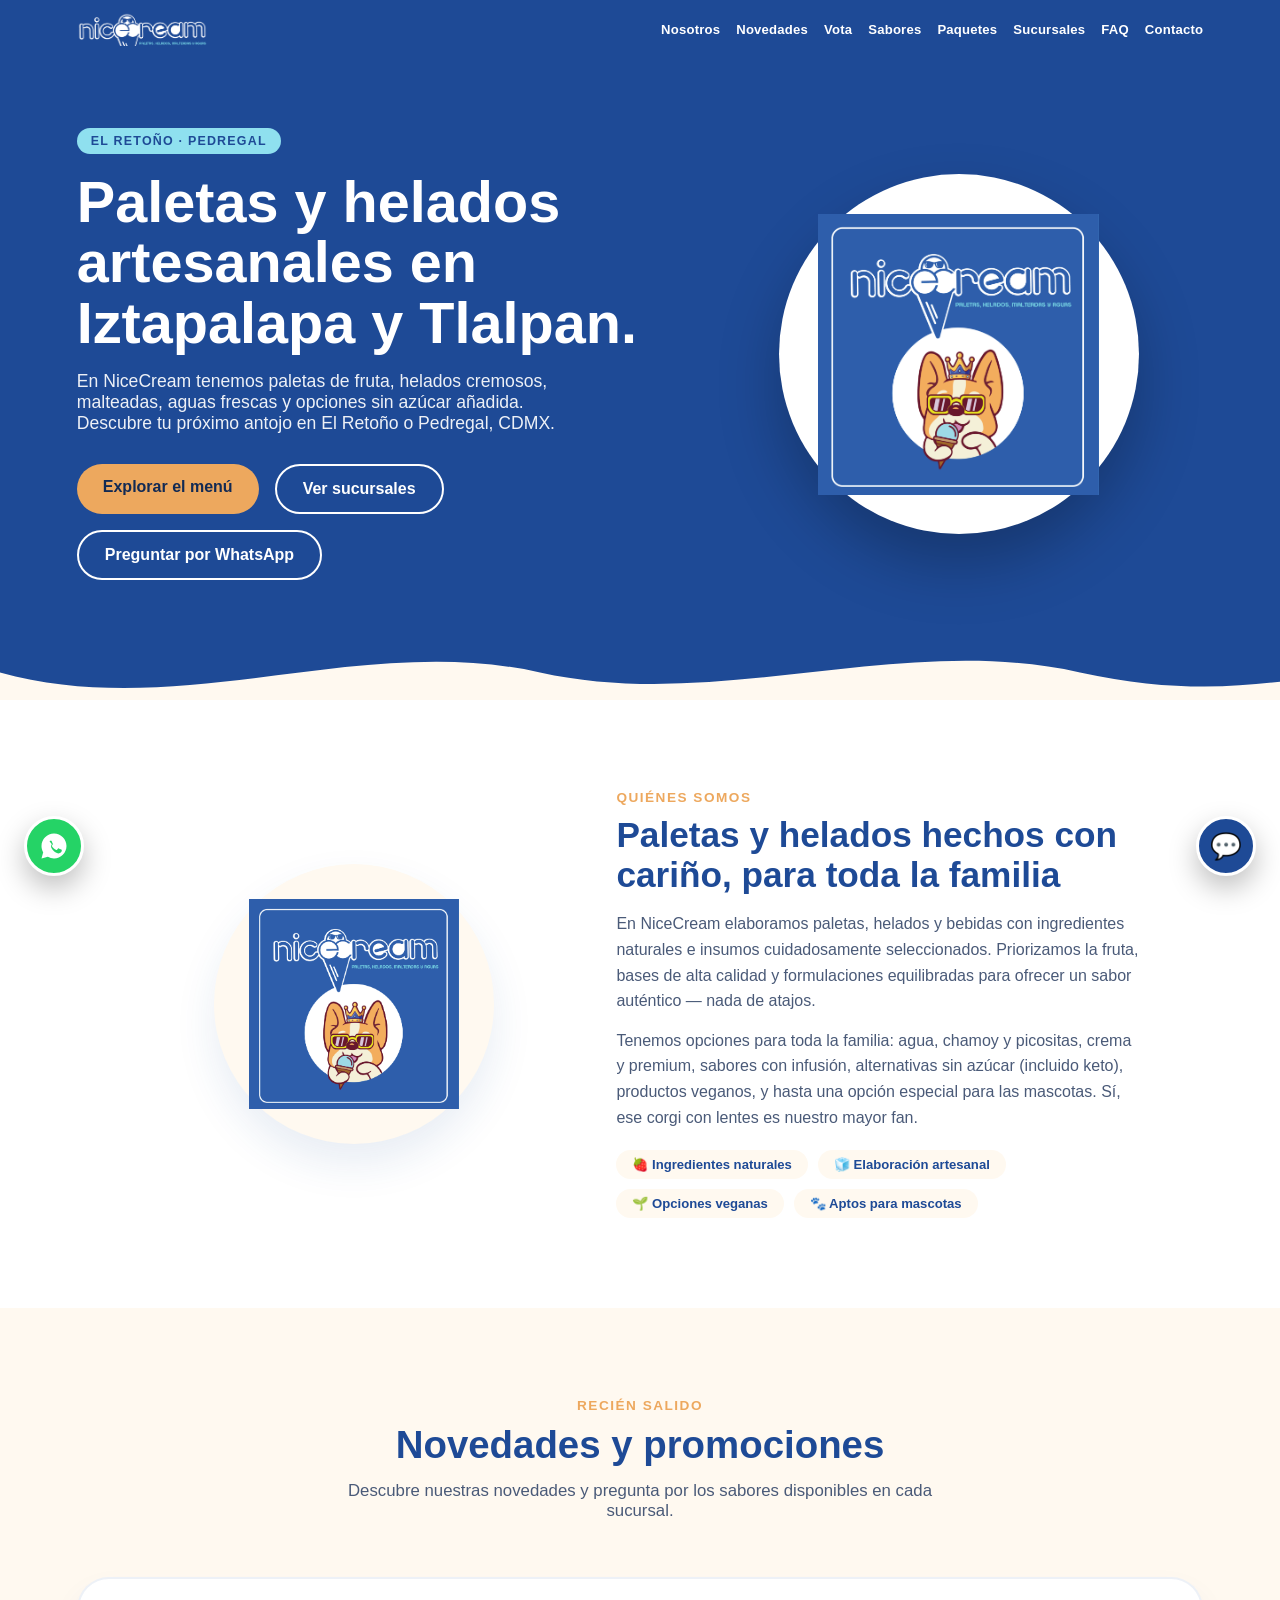
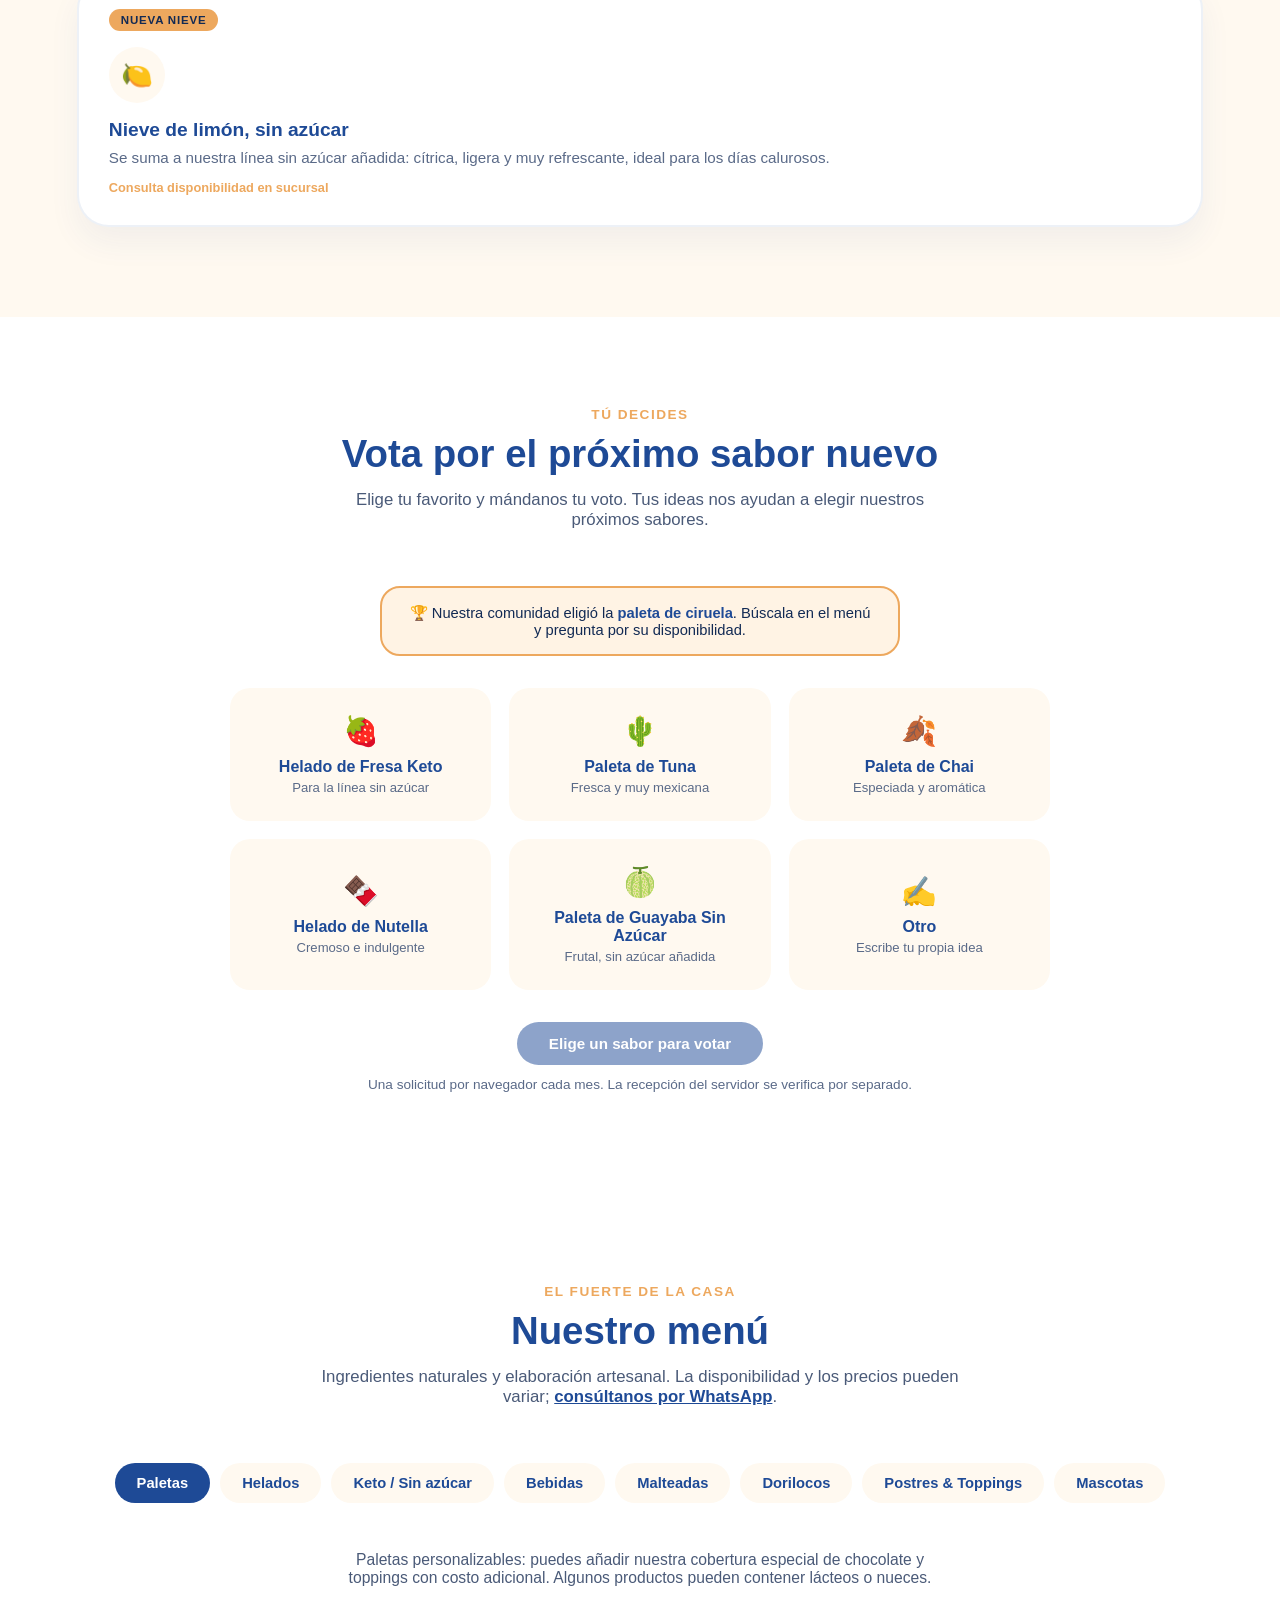
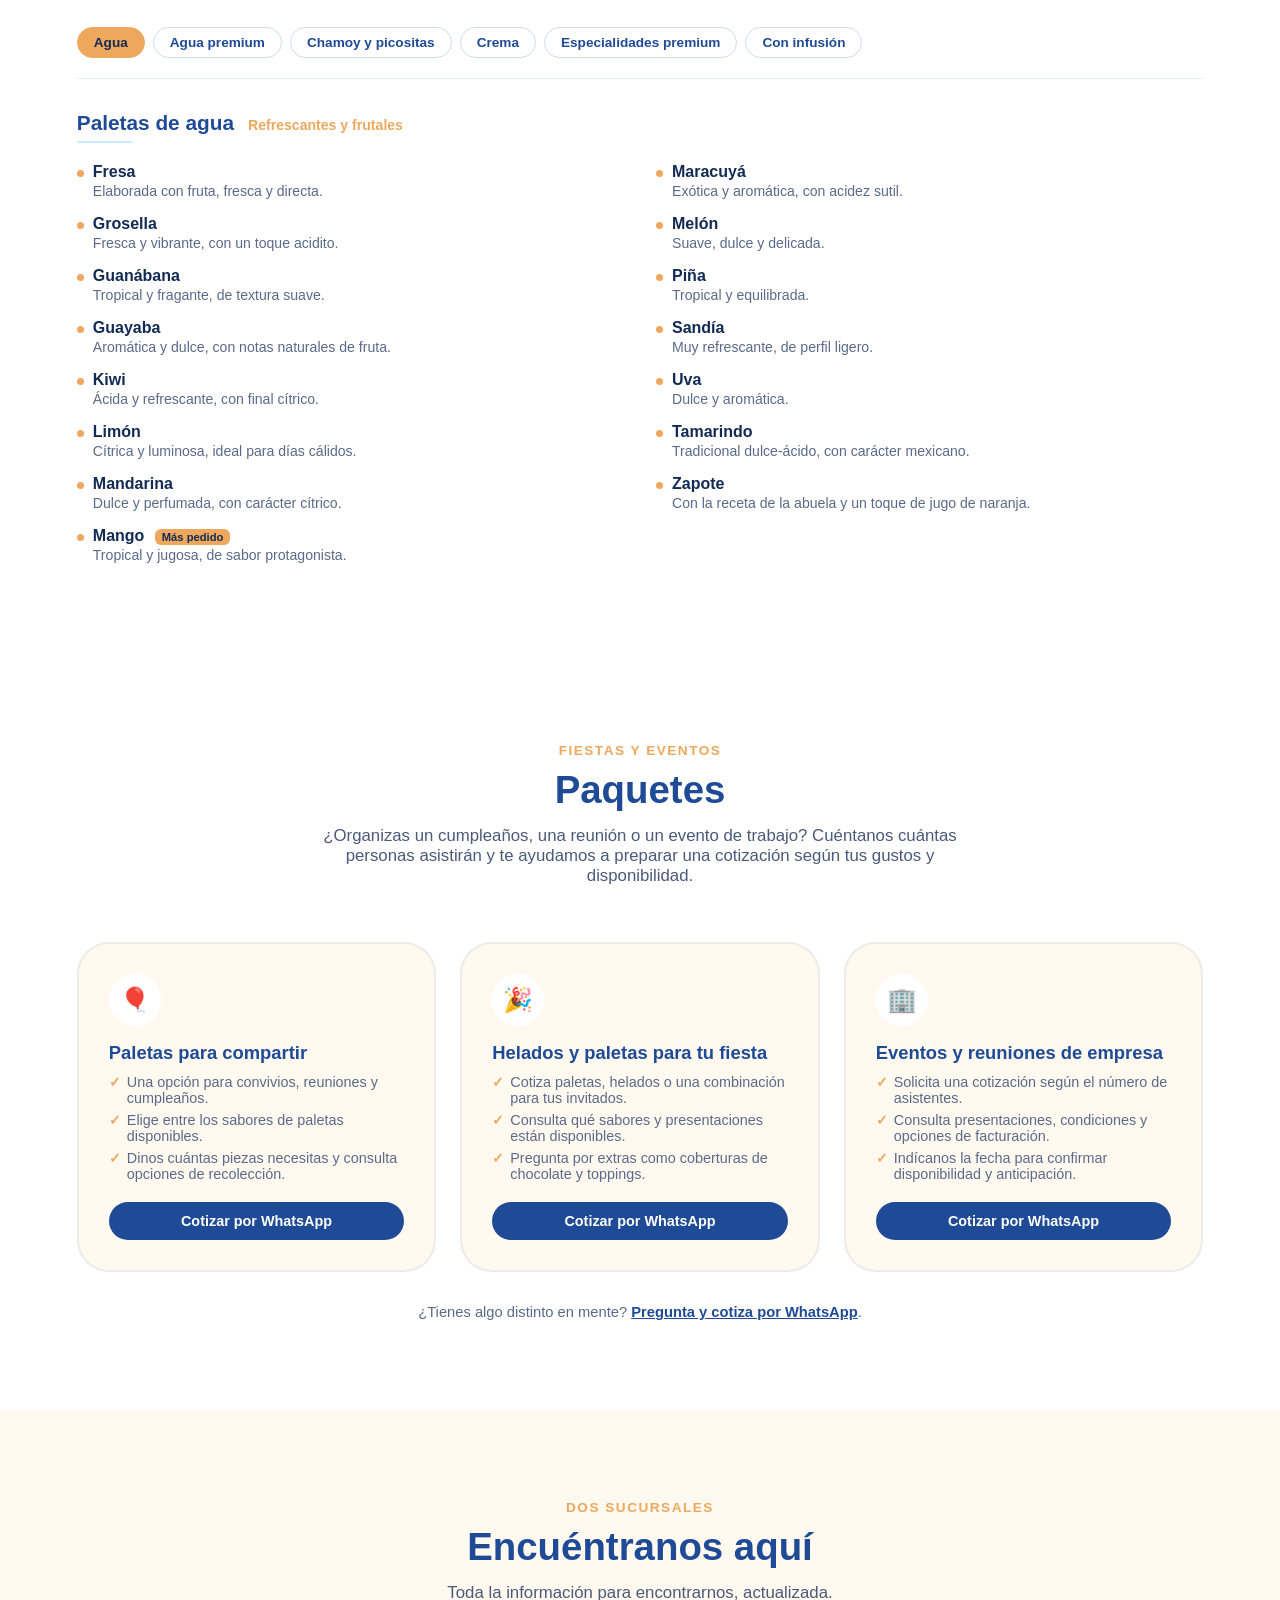
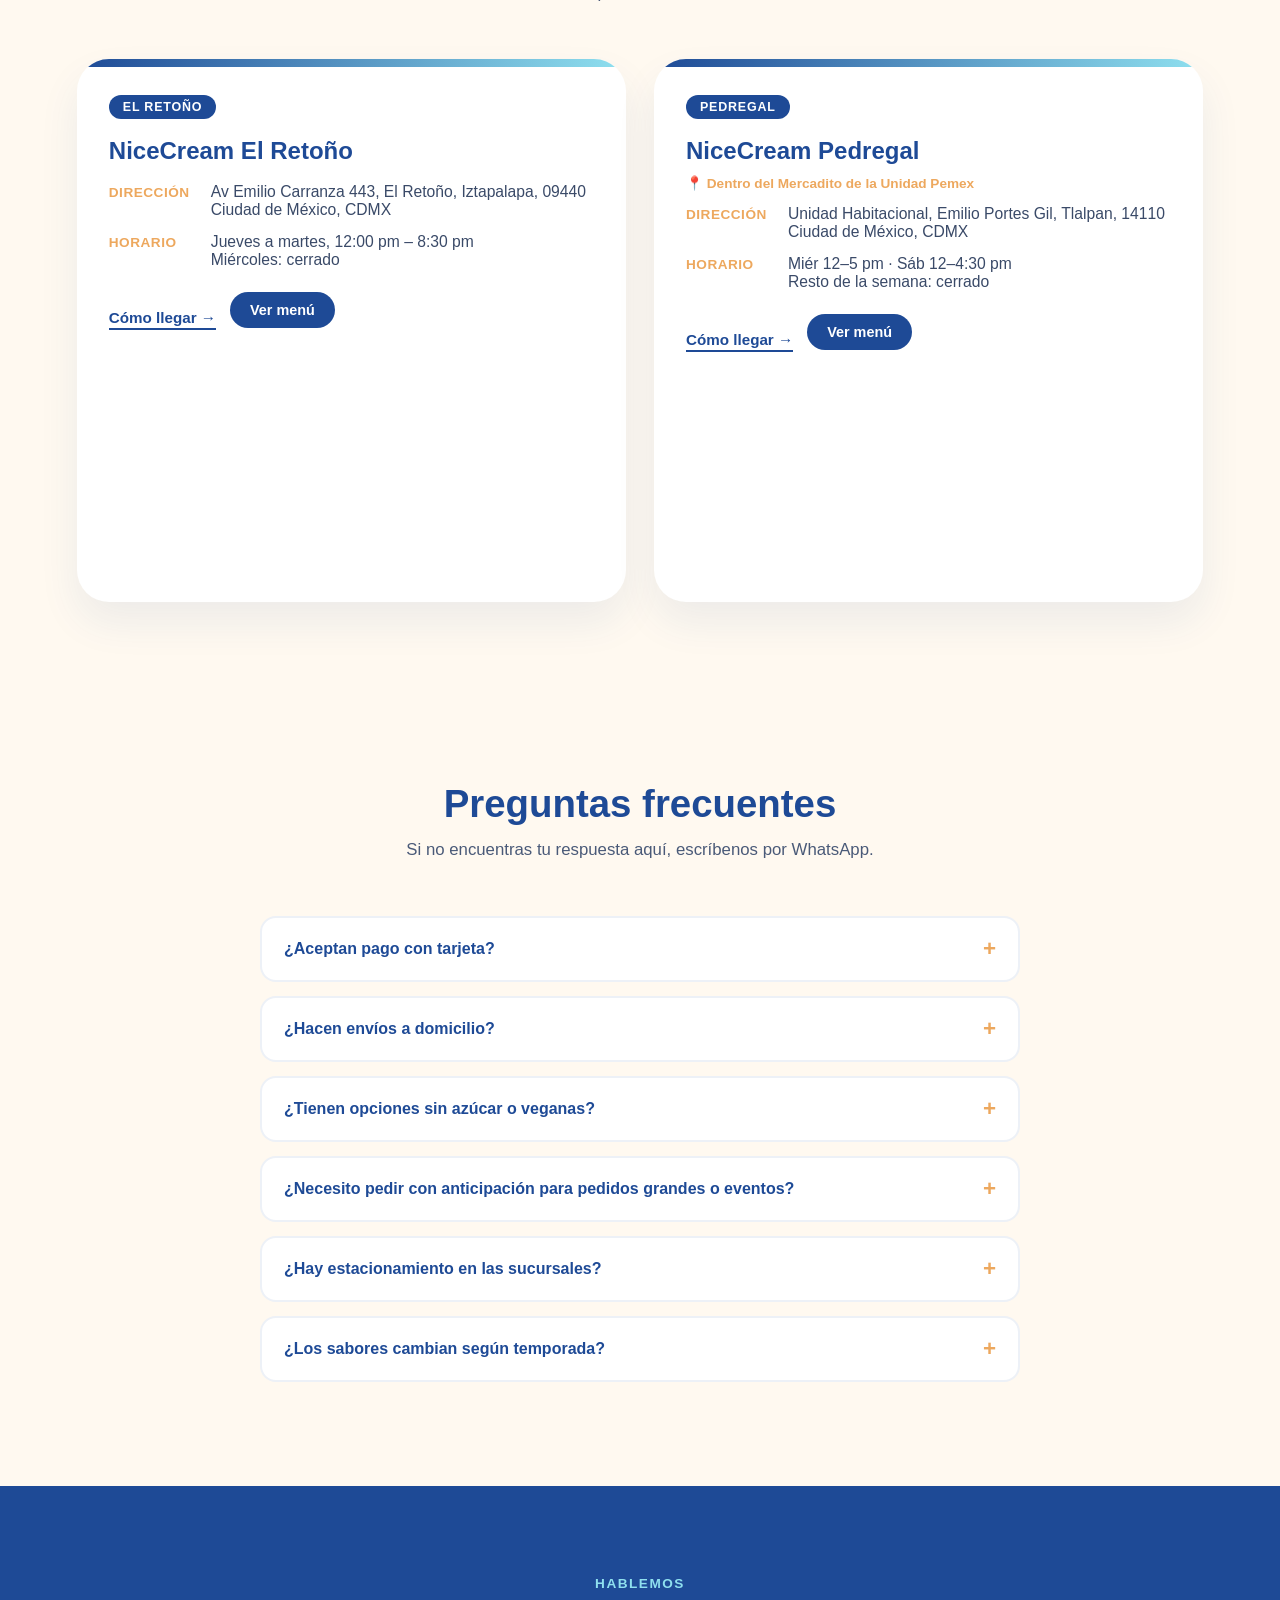
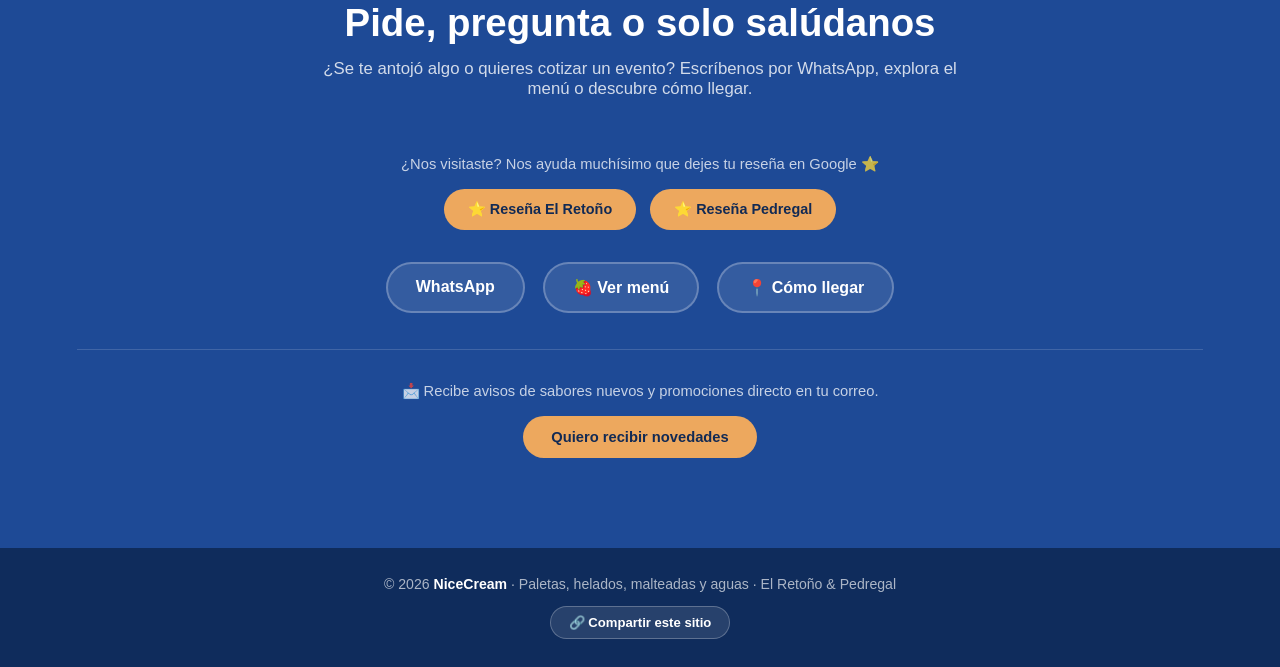
==== commit 018e1676: "Add files via upload" ====
--- a/index.html
+++ b/index.html
@@ -3,21 +3,28 @@
 <head>
 <meta charset="UTF-8">
 <meta name="viewport" content="width=device-width, initial-scale=1.0">
-<title>NiceCream — Paletas, Helados, Malteadas y Aguas</title>
-
-<meta name="description" content="Paletas, helados, malteadas y aguas artesanales en Iztapalapa y Tlalpan, CDMX. Más de 70 sabores: agua, crema, premium, keto y sin azúcar. Pide por WhatsApp.">
+<meta http-equiv="Content-Security-Policy" content="default-src 'self'; script-src 'self' 'sha256-j6ayVehAcWj2Li+ZC1Qcxo9TVOde6S42mtZF7N8ivEQ='; script-src-attr 'none'; style-src 'self' 'unsafe-inline' https://fonts.googleapis.com; font-src 'self' https://fonts.gstatic.com; img-src 'self' data:; frame-src https://www.google.com; connect-src 'self' https://script.google.com https://script.googleusercontent.com; object-src 'none'; base-uri 'self'; form-action 'self'; upgrade-insecure-requests">
+<meta name="referrer" content="no-referrer">
+
+<meta name="theme-color" content="#1E4A96">
+<title>Helados y paletas artesanales en Iztapalapa y Tlalpan | NiceCream</title>
+<link rel="canonical" href="https://nicecream.com.mx/">
+
+<meta name="description" content="Disfruta paletas y helados artesanales en NiceCream. Visítanos en El Retoño, Iztapalapa, o en Pedregal, Tlalpan, CDMX. Consulta sabores y horarios.">
 
 <!-- Open Graph (WhatsApp, Facebook, etc.) -->
 <meta property="og:type" content="website">
-<meta property="og:title" content="NiceCream — Paletas, Helados, Malteadas y Aguas">
+<meta property="og:locale" content="es_MX">
+<meta property="og:title" content="NiceCream | Helados y paletas artesanales en CDMX">
+<meta property="og:url" content="https://nicecream.com.mx/">
 <meta property="og:description" content="Más de 70 sabores artesanales en El Retoño (Iztapalapa) y Pedregal (Tlalpan), CDMX. Ve el menú, ubicaciones y pide por WhatsApp.">
-<meta property="og:image" content="assets/nicecream-og-image.jpg">
+<meta property="og:image" content="https://nicecream.com.mx/assets/nicecream-og-image.jpg">
 
 <!-- Twitter Card -->
 <meta name="twitter:card" content="summary_large_image">
 <meta name="twitter:title" content="NiceCream — Paletas, Helados, Malteadas y Aguas">
 <meta name="twitter:description" content="Más de 70 sabores artesanales en El Retoño y Pedregal, CDMX.">
-<meta name="twitter:image" content="assets/nicecream-og-image.jpg">
+<meta name="twitter:image" content="https://nicecream.com.mx/assets/nicecream-og-image.jpg">
 
 <!-- Favicon -->
 <link rel="icon" type="image/png" sizes="16x16" href="assets/favicon-16.png">
@@ -27,1072 +34,7 @@
 
 <link rel="preconnect" href="https://fonts.googleapis.com">
 <link href="https://fonts.googleapis.com/css2?family=Fredoka:wght@400;500;600;700&family=Nunito+Sans:wght@400;600;700;800&display=swap" rel="stylesheet">
-<style>
-  :root{
-    --blue-deep:#1E4A96;
-    --blue-mid:#2B5CB0;
-    --cyan:#8FE0EF;
-    --cream:#FFF9F0;
-    --tan:#EDA85E;
-    --navy-text:#122A54;
-    --white:#ffffff;
-    --radius-lg: 32px;
-    --radius-md: 20px;
-  }
-
-  *{ box-sizing:border-box; margin:0; padding:0; }
-
-  html{ scroll-behavior:smooth; }
-
-  body{
-    font-family:'Nunito Sans', sans-serif;
-    color:var(--navy-text);
-    background:var(--cream);
-    overflow-x:hidden;
-  }
-
-  h1,h2,h3, .display{
-    font-family:'Fredoka', sans-serif;
-  }
-
-  a{ text-decoration:none; color:inherit; }
-  ul{ list-style:none; }
-  img{ max-width:100%; display:block; }
-
-  .placeholder{
-    color: var(--blue-mid);
-    border-bottom: 2px dashed var(--blue-mid);
-    padding: 0 2px;
-  }
-
-  /* ---------- NAV ---------- */
-  nav{
-    position:sticky; top:0; z-index:50;
-    background:var(--blue-deep);
-    padding: 12px 6vw;
-    display:flex; align-items:center; justify-content:space-between;
-  }
-  nav .brand{ display:flex; align-items:center; }
-  nav .brand img{ height:34px; width:auto; }
-  nav ul{ display:flex; gap:16px; }
-  nav a{
-    color:var(--white); font-weight:700; font-size:0.82rem;
-    letter-spacing:0.2px;
-  }
-  nav a:hover{ color:var(--cyan); }
-  .nav-toggle{
-    display:none;
-    background:none; border:none; cursor:pointer;
-    flex-direction:column; gap:5px; padding:6px;
-  }
-  .nav-toggle span{
-    width:26px; height:3px; background:var(--white); border-radius:2px;
-  }
-  .nav-menu{ display:flex; }
-
-  /* ---------- HERO ---------- */
-  .hero{
-    position:relative;
-    background:var(--blue-deep);
-    color:var(--white);
-    padding: 70px 6vw 120px;
-    display:grid;
-    grid-template-columns: 1.1fr 0.9fr;
-    align-items:center;
-    gap:40px;
-    overflow:hidden;
-  }
-  .hero::after{
-    content:"";
-    position:absolute;
-    bottom:-2px; left:0; right:0;
-    height:70px;
-    background:var(--cream);
-    clip-path: path("M0,40 C 180,90 360,0 540,40 C 720,80 900,0 1080,40 C 1260,80 1350,20 1440,40 L1440,100 L0,100 Z");
-  }
-  .hero-copy .eyebrow{
-    display:inline-block;
-    background:var(--cyan);
-    color:var(--blue-deep);
-    font-weight:800;
-    font-size:0.78rem;
-    letter-spacing:1.2px;
-    text-transform:uppercase;
-    padding:6px 14px;
-    border-radius:999px;
-    margin-bottom:18px;
-  }
-  .hero-copy h1{
-    font-size:clamp(2.3rem, 4.5vw, 3.6rem);
-    line-height:1.05;
-    margin-bottom:18px;
-  }
-  .hero-copy p{
-    font-size:1.1rem;
-    max-width:480px;
-    opacity:0.92;
-    margin-bottom:30px;
-  }
-  .cta-row{ display:flex; gap:16px; flex-wrap:wrap; }
-  .btn{
-    display:inline-block;
-    padding:14px 26px;
-    border-radius:999px;
-    font-weight:800;
-    font-family:'Fredoka', sans-serif;
-    font-size:1rem;
-    transition:transform .15s ease;
-  }
-  .btn:hover{ transform:translateY(-2px); }
-  .btn-primary{ background:var(--tan); color:var(--navy-text); }
-  .btn-ghost{ border:2px solid var(--white); color:var(--white); }
-
-  .hero-art{
-    position:relative;
-    display:flex; justify-content:center;
-  }
-  .hero-art .plate{
-    width:min(360px, 90%);
-    aspect-ratio:1/1;
-    background:var(--white);
-    border-radius:50%;
-    display:flex; align-items:center; justify-content:center;
-    box-shadow: 0 30px 60px rgba(0,0,0,0.25);
-  }
-  .hero-art img{ width:78%; }
-
-  /* ---------- SECTION WRAP ---------- */
-  section{ padding: 90px 6vw; }
-  .section-head{ text-align:center; max-width:640px; margin:0 auto 56px; }
-  .section-head .eyebrow{
-    font-family:'Fredoka', sans-serif;
-    color:var(--tan);
-    font-weight:600;
-    letter-spacing:1.5px;
-    text-transform:uppercase;
-    font-size:0.85rem;
-    margin-bottom:10px;
-    display:block;
-  }
-  .section-head h2{
-    font-size:clamp(1.8rem, 3vw, 2.4rem);
-    color:var(--blue-deep);
-    margin-bottom:14px;
-  }
-  .section-head p{ color:#4A5A78; font-size:1.05rem; }
-
-  /* ---------- CHATBOT ---------- */
-  .chat-launcher{
-    position:fixed;
-    bottom:24px; right:24px;
-    width:60px; height:60px;
-    border-radius:50%;
-    background:var(--blue-deep);
-    border:3px solid var(--white);
-    box-shadow:0 12px 28px rgba(0,0,0,0.25);
-    cursor:pointer;
-    display:flex; align-items:center; justify-content:center;
-    font-size:1.6rem;
-    z-index:200;
-    transition:transform .15s ease;
-  }
-  .chat-launcher:hover{ transform:scale(1.06); }
-
-  .whatsapp-launcher{
-    position:fixed;
-    bottom:24px; left:24px;
-    width:60px; height:60px;
-    border-radius:50%;
-    background:#25D366;
-    border:3px solid var(--white);
-    box-shadow:0 12px 28px rgba(0,0,0,0.25);
-    cursor:pointer;
-    display:flex; align-items:center; justify-content:center;
-    z-index:200;
-    transition:transform .15s ease;
-  }
-  .whatsapp-launcher:hover{ transform:scale(1.06); }
-  .whatsapp-launcher svg{ width:30px; height:30px; }
-
-  .chat-window{
-    position:fixed;
-    bottom:96px; right:24px;
-    width:340px;
-    max-width:88vw;
-    height:460px;
-    max-height:70vh;
-    background:var(--white);
-    border-radius:var(--radius-md);
-    box-shadow:0 20px 50px rgba(0,0,0,0.3);
-    display:none;
-    flex-direction:column;
-    overflow:hidden;
-    z-index:200;
-  }
-  .chat-window.open{ display:flex; }
-
-  .chat-head{
-    background:var(--blue-deep);
-    color:var(--white);
-    padding:16px 18px;
-    display:flex; align-items:center; gap:10px;
-  }
-  .chat-head img{ height:26px; width:auto; filter:brightness(0) invert(1); opacity:0.9; }
-  .chat-head .chat-title{
-    font-family:'Fredoka', sans-serif;
-    font-weight:600;
-    font-size:0.95rem;
-  }
-  .chat-head .chat-sub{
-    font-size:0.72rem;
-    opacity:0.75;
-  }
-  .chat-close{
-    margin-left:auto;
-    background:none; border:none; color:var(--white);
-    font-size:1.3rem; cursor:pointer; line-height:1;
-    padding:4px;
-  }
-
-  .chat-body{
-    flex:1 1 auto;
-    min-height:50px;
-    overflow-y:auto;
-    padding:16px;
-    display:flex; flex-direction:column; gap:10px;
-    background:var(--cream);
-  }
-  .chat-msg{
-    max-width:85%;
-    padding:10px 14px;
-    border-radius:14px;
-    font-size:0.88rem;
-    line-height:1.4;
-  }
-  .chat-msg.bot{
-    background:var(--white);
-    color:var(--navy-text);
-    border-bottom-left-radius:4px;
-    align-self:flex-start;
-    box-shadow:0 2px 6px rgba(0,0,0,0.06);
-  }
-  .chat-msg.user{
-    background:var(--blue-deep);
-    color:var(--white);
-    border-bottom-right-radius:4px;
-    align-self:flex-end;
-  }
-
-  .chat-options{
-    flex-shrink:0;
-    max-height:230px;
-    overflow-y:auto;
-    padding:12px 16px 16px;
-    display:flex; flex-direction:column; gap:8px;
-    background:var(--cream);
-    border-top:1px solid rgba(30,74,150,0.08);
-  }
-  .chat-option-btn{
-    text-align:left;
-    background:var(--white);
-    border:1.5px solid rgba(30,74,150,0.15);
-    color:var(--blue-deep);
-    font-family:'Nunito Sans', sans-serif;
-    font-weight:700;
-    font-size:0.85rem;
-    padding:10px 14px;
-    border-radius:10px;
-    cursor:pointer;
-    transition:background .15s ease;
-  }
-  .chat-option-btn:hover{ background:#E8EEFB; }
-
-  @media (max-width:480px){
-    .chat-window{ right:12px; left:12px; width:auto; bottom:88px; }
-    .chat-launcher{ right:16px; bottom:16px; }
-    .whatsapp-launcher{ left:16px; bottom:16px; }
-  }
-
-  /* ---------- NOSOTROS ---------- */
-  .about{ background:var(--white); }
-  .about-grid{
-    display:grid;
-    grid-template-columns: 0.9fr 1.1fr;
-    gap:48px;
-    align-items:center;
-    max-width:1000px;
-    margin:0 auto;
-  }
-  .about-art{
-    display:flex; justify-content:center;
-  }
-  .about-art .plate{
-    width:min(280px, 80%);
-    aspect-ratio:1/1;
-    background:var(--cream);
-    border-radius:50%;
-    display:flex; align-items:center; justify-content:center;
-    box-shadow:0 20px 40px rgba(30,74,150,0.1);
-  }
-  .about-art img{ width:75%; }
-  .about-copy .eyebrow{
-    font-family:'Fredoka', sans-serif;
-    color:var(--tan);
-    font-weight:700;
-    letter-spacing:1.5px;
-    text-transform:uppercase;
-    font-size:0.85rem;
-    margin-bottom:10px;
-    display:block;
-  }
-  .about-copy h2{
-    font-size:clamp(1.7rem, 3vw, 2.2rem);
-    color:var(--blue-deep);
-    margin-bottom:16px;
-  }
-  .about-copy p{
-    color:#4A5A78;
-    font-size:1rem;
-    line-height:1.6;
-    margin-bottom:14px;
-  }
-  .about-tags{
-    display:flex; flex-wrap:wrap; gap:10px;
-    margin-top:20px;
-  }
-  .about-tag{
-    background:var(--cream);
-    color:var(--blue-deep);
-    font-family:'Fredoka', sans-serif;
-    font-weight:600;
-    font-size:0.82rem;
-    padding:7px 16px;
-    border-radius:999px;
-  }
-  @media (max-width:820px){
-    .about-grid{ grid-template-columns:1fr; text-align:center; }
-    .about-tags{ justify-content:center; }
-  }
-
-  /* ---------- FAQ ---------- */
-  .faq{ background:var(--cream); }
-  .faq-list{ max-width:760px; margin:0 auto; }
-  .faq-item{
-    background:var(--white);
-    border-radius:16px;
-    margin-bottom:14px;
-    border:2px solid rgba(30,74,150,0.08);
-    overflow:hidden;
-  }
-  .faq-item summary{
-    list-style:none;
-    cursor:pointer;
-    padding:18px 22px;
-    font-family:'Fredoka', sans-serif;
-    font-weight:600;
-    font-size:1rem;
-    color:var(--blue-deep);
-    display:flex;
-    align-items:center;
-    justify-content:space-between;
-    gap:12px;
-  }
-  .faq-item summary::-webkit-details-marker{ display:none; }
-  .faq-item summary::after{
-    content:"+";
-    font-size:1.4rem;
-    font-weight:700;
-    color:var(--tan);
-    flex-shrink:0;
-    transition:transform .2s ease;
-  }
-  .faq-item[open] summary::after{ transform:rotate(45deg); }
-  .faq-item p{
-    padding:0 22px 20px;
-    font-size:0.92rem;
-    color:#5A6A88;
-    line-height:1.5;
-  }
-
-  /* ---------- PAQUETES ---------- */
-  .packages{ background:var(--white); }
-  .packages-grid{
-    display:grid;
-    grid-template-columns: repeat(auto-fit, minmax(260px, 1fr));
-    gap:24px;
-  }
-  .package-card{
-    background:var(--cream);
-    border-radius:var(--radius-lg);
-    padding:30px;
-    border:2px solid rgba(30,74,150,0.08);
-    display:flex; flex-direction:column;
-  }
-  .package-card .icon-circle{
-    width:52px; height:52px;
-    border-radius:50%;
-    background:var(--white);
-    display:flex; align-items:center; justify-content:center;
-    font-size:1.5rem;
-    margin-bottom:16px;
-  }
-  .package-card h3{
-    font-size:1.15rem;
-    color:var(--blue-deep);
-    margin-bottom:10px;
-  }
-  .package-card ul{
-    margin:0 0 20px;
-    display:flex; flex-direction:column; gap:6px;
-  }
-  .package-card li{
-    font-size:0.9rem;
-    color:#5A6A88;
-    padding-left:18px;
-    position:relative;
-  }
-  .package-card li::before{
-    content:"✓";
-    position:absolute; left:0; top:0;
-    color:var(--tan);
-    font-weight:800;
-  }
-  .package-card .pkg-cta{
-    margin-top:auto;
-    text-align:center;
-    background:var(--blue-deep);
-    color:var(--white);
-    font-family:'Fredoka', sans-serif;
-    font-weight:600;
-    padding:11px;
-    border-radius:999px;
-    font-size:0.9rem;
-    transition:background .15s ease;
-  }
-  .package-card .pkg-cta:hover{ background:#163c7a; }
-  .packages-note{
-    text-align:center; margin-top:32px; font-size:0.92rem; color:#5A6A88;
-  }
-
-  /* ---------- VOTACIÓN ---------- */
-  .vote{ background:var(--white); }
-  .vote-grid{
-    display:grid;
-    grid-template-columns: repeat(auto-fit, minmax(200px, 1fr));
-    gap:18px;
-    max-width:820px;
-    margin:0 auto 32px;
-  }
-  .vote-card{
-    background:var(--cream);
-    border:2.5px solid transparent;
-    border-radius:var(--radius-md);
-    padding:24px 20px;
-    text-align:center;
-    cursor:pointer;
-    transition:border-color .15s ease, transform .15s ease;
-  }
-  .vote-card:hover{ transform:translateY(-2px); }
-  .vote-card.selected{
-    border-color:var(--tan);
-    background:#FFF3E4;
-  }
-  .vote-card .vote-emoji{ font-size:1.8rem; margin-bottom:10px; }
-  .vote-card h4{
-    font-family:'Fredoka', sans-serif;
-    font-size:1rem;
-    color:var(--blue-deep);
-    margin-bottom:4px;
-  }
-  .vote-card p{ font-size:0.82rem; color:#5A6A88; }
-  .vote-actions{ text-align:center; }
-  .vote-submit{
-    display:inline-block;
-    background:var(--blue-deep);
-    color:var(--white);
-    font-family:'Fredoka', sans-serif;
-    font-weight:700;
-    padding:13px 32px;
-    border:none;
-    border-radius:999px;
-    font-size:0.95rem;
-    cursor:pointer;
-    transition:background .15s ease, opacity .15s ease;
-  }
-  .vote-submit:hover{ background:#163c7a; }
-  .vote-submit:disabled{ opacity:0.5; cursor:not-allowed; }
-  .vote-hint{
-    text-align:center;
-    font-size:0.85rem;
-    color:#5A6A88;
-    margin-top:12px;
-  }
-  .vote-winner-banner{
-    max-width:520px;
-    margin:0 auto 32px;
-    background:#FFF3E4;
-    border:2px solid var(--tan);
-    border-radius:var(--radius-md);
-    padding:16px 22px;
-    text-align:center;
-    font-size:0.92rem;
-    color:var(--navy-text);
-  }
-  .vote-winner-banner strong{ color:var(--blue-deep); }
-
-  /* ---------- NOVEDADES ---------- */
-  .whatsnew{ background:var(--cream); }
-  .whatsnew-grid{
-    display:grid;
-    grid-template-columns: repeat(auto-fit, minmax(280px, 1fr));
-    gap:24px;
-  }
-  .whatsnew-card{
-    background:var(--white);
-    border-radius:var(--radius-lg);
-    padding:30px;
-    position:relative;
-    border:2px solid rgba(30,74,150,0.08);
-    box-shadow:0 16px 32px rgba(30,74,150,0.06);
-  }
-  .whatsnew-card .badge-new{
-    display:inline-block;
-    background:var(--tan);
-    color:var(--navy-text);
-    font-family:'Fredoka', sans-serif;
-    font-weight:800;
-    font-size:0.72rem;
-    letter-spacing:0.8px;
-    text-transform:uppercase;
-    padding:5px 12px;
-    border-radius:999px;
-    margin-bottom:16px;
-  }
-  .whatsnew-card .badge-promo{ background:var(--cyan); }
-  .whatsnew-card .icon-circle{
-    width:56px; height:56px;
-    border-radius:50%;
-    background:var(--cream);
-    display:flex; align-items:center; justify-content:center;
-    font-size:1.6rem;
-    margin-bottom:16px;
-  }
-  .whatsnew-card h3{
-    font-size:1.2rem;
-    color:var(--blue-deep);
-    margin-bottom:8px;
-  }
-  .whatsnew-card p{
-    font-size:0.95rem;
-    color:#5A6A88;
-  }
-  .whatsnew-card .month-tag{
-    display:block;
-    margin-top:14px;
-    font-size:0.8rem;
-    color:var(--tan);
-    font-weight:700;
-    font-family:'Fredoka', sans-serif;
-  }
-  .flavors{ background:var(--white); }
-
-  .flavor-tabs{
-    display:flex; justify-content:center; gap:10px; flex-wrap:wrap; margin-bottom:48px;
-  }
-  .flavor-tab{
-    background:var(--cream);
-    border:2px solid transparent;
-    color:var(--blue-deep);
-    font-family:'Fredoka', sans-serif;
-    font-weight:600;
-    padding:10px 20px;
-    border-radius:999px;
-    font-size:0.92rem;
-    cursor:pointer;
-    transition:background .15s ease, color .15s ease;
-  }
-  .flavor-tab:hover{ background:#E8EEFB; }
-  .flavor-tab.active{
-    background:var(--blue-deep);
-    color:var(--white);
-  }
-
-  .menu-panel{ display:none; }
-  .menu-panel.active{ display:block; }
-
-  .sub-tabs{
-    display:flex; gap:8px; flex-wrap:wrap;
-    margin-bottom:32px;
-    padding-bottom:20px;
-    border-bottom:1px solid rgba(30,74,150,0.1);
-  }
-  .sub-tab{
-    background:none;
-    border:1.5px solid rgba(30,74,150,0.2);
-    color:var(--blue-deep);
-    font-family:'Nunito Sans', sans-serif;
-    font-weight:700;
-    padding:7px 16px;
-    border-radius:999px;
-    font-size:0.85rem;
-    cursor:pointer;
-    transition:background .15s ease, color .15s ease;
-  }
-  .sub-tab:hover{ background:#E8EEFB; }
-  .sub-tab.active{
-    background:var(--tan);
-    border-color:var(--tan);
-    color:var(--navy-text);
-  }
-  .sub-panel{ display:none; }
-  .sub-panel.active{ display:block; }
-
-  .menu-panel-intro{
-    text-align:center;
-    max-width:620px;
-    margin:0 auto 40px;
-    color:#4A5A78;
-    font-size:0.98rem;
-  }
-
-  .menu-group{ margin-bottom:44px; }
-  .menu-group:last-child{ margin-bottom:0; }
-
-  .menu-group-head{
-    display:flex; align-items:baseline; gap:14px;
-    margin-bottom:6px;
-    flex-wrap:wrap;
-  }
-  .menu-group-head h3{
-    font-size:1.3rem;
-    color:var(--blue-deep);
-  }
-  .menu-group-head .tagline{
-    font-size:0.88rem;
-    color:var(--tan);
-    font-weight:700;
-  }
-  .menu-group-desc{
-    color:#5A6A88;
-    font-size:0.92rem;
-    margin-bottom:18px;
-  }
-  .menu-group-rule{
-    height:2px;
-    background:var(--cyan);
-    opacity:0.5;
-    width:56px;
-    margin-bottom:20px;
-    border-radius:2px;
-  }
-
-  .item-list{
-    columns: 2 280px;
-    column-gap: 32px;
-  }
-  .item{
-    break-inside: avoid;
-    margin-bottom:16px;
-    padding-left:16px;
-    position:relative;
-  }
-  .item::before{
-    content:"";
-    position:absolute;
-    left:0; top:7px;
-    width:7px; height:7px;
-    border-radius:50%;
-    background:var(--tan);
-  }
-  .item h4{
-    font-family:'Fredoka', sans-serif;
-    font-size:1rem;
-    font-weight:600;
-    color:var(--navy-text);
-    display:inline;
-  }
-  .item .badge-vegano{
-    font-size:0.7rem;
-    font-weight:800;
-    color:var(--blue-deep);
-    background:var(--cyan);
-    padding:2px 7px;
-    border-radius:6px;
-    margin-left:6px;
-    vertical-align:middle;
-  }
-  .item .badge-popular{
-    font-size:0.7rem;
-    font-weight:800;
-    color:var(--navy-text);
-    background:var(--tan);
-    padding:2px 7px;
-    border-radius:6px;
-    margin-left:6px;
-    vertical-align:middle;
-    white-space:nowrap;
-  }
-  .item p{
-    font-size:0.88rem;
-    color:#5A6A88;
-    margin-top:2px;
-  }
-
-  .step-list{ margin-bottom:8px; }
-  .step{
-    display:flex; gap:16px;
-    padding:16px 0;
-    border-bottom:1px solid rgba(30,74,150,0.1);
-  }
-  .step:last-child{ border-bottom:none; }
-  .step .num{
-    font-family:'Fredoka', sans-serif;
-    font-weight:700;
-    color:var(--white);
-    background:var(--blue-deep);
-    width:30px; height:30px;
-    border-radius:50%;
-    display:flex; align-items:center; justify-content:center;
-    flex-shrink:0;
-    font-size:0.9rem;
-  }
-  .step .step-body h4{
-    font-family:'Fredoka', sans-serif;
-    font-size:1rem;
-    color:var(--blue-deep);
-    margin-bottom:3px;
-  }
-  .step .step-body p{ font-size:0.92rem; color:#5A6A88; }
-
-  .note-box{
-    background:var(--cream);
-    border-left:4px solid var(--tan);
-    padding:14px 18px;
-    border-radius:0 12px 12px 0;
-    font-size:0.85rem;
-    color:#5A6A88;
-    margin-top:8px;
-  }
-  .note-box strong{ color:var(--navy-text); }
-
-  .flavor-note{
-    text-align:center; margin-top:36px; font-size:0.95rem; color:#5A6A88;
-  }
-
-  /* ---------- SUCURSALES ---------- */
-  .locations{ background:var(--cream); }
-  .location-grid{
-    display:grid;
-    grid-template-columns: repeat(auto-fit, minmax(320px, 1fr));
-    gap:28px;
-  }
-  .location-card{
-    background:var(--white);
-    border-radius:var(--radius-lg);
-    padding:36px 32px;
-    box-shadow:0 20px 40px rgba(30,74,150,0.08);
-    position:relative;
-    overflow:hidden;
-  }
-  .location-card::before{
-    content:"";
-    position:absolute; top:0; left:0; right:0; height:8px;
-    background:linear-gradient(90deg, var(--blue-deep), var(--cyan));
-  }
-  .location-card .tag{
-    display:inline-block;
-    background:var(--blue-deep);
-    color:var(--white);
-    font-family:'Fredoka', sans-serif;
-    font-weight:600;
-    font-size:0.78rem;
-    letter-spacing:0.8px;
-    text-transform:uppercase;
-    padding:5px 14px;
-    border-radius:999px;
-    margin-bottom:18px;
-  }
-  .location-card h3{
-    font-size:1.5rem; color:var(--blue-deep); margin-bottom:18px;
-  }
-  .location-detail{
-    display:flex; gap:12px; margin-bottom:14px; align-items:flex-start;
-  }
-  .location-detail .label{
-    font-family:'Fredoka', sans-serif;
-    font-weight:600; font-size:0.85rem;
-    color:var(--tan);
-    text-transform:uppercase;
-    letter-spacing:0.5px;
-    width:90px; flex-shrink:0;
-    padding-top:2px;
-  }
-  .location-detail .value{ font-size:0.98rem; color:#3A4A68; }
-  .map-btn{
-    margin-top:20px;
-    display:inline-block;
-    font-family:'Fredoka', sans-serif;
-    font-weight:600;
-    color:var(--blue-deep);
-    border-bottom:2px solid var(--blue-deep);
-    padding-bottom:2px;
-    font-size:0.95rem;
-  }
-  .card-actions{
-    display:flex; gap:14px; flex-wrap:wrap;
-    margin-top:20px;
-    align-items:center;
-  }
-  .btn-menu-link{
-    font-family:'Fredoka', sans-serif;
-    font-weight:600;
-    font-size:0.9rem;
-    background:var(--blue-deep);
-    color:var(--white);
-    padding:10px 20px;
-    border-radius:999px;
-    transition:background .15s ease;
-  }
-  .btn-menu-link:hover{ background:#163c7a; }
-  .map-embed{
-    width:100%;
-    height:190px;
-    border:0;
-    border-radius:var(--radius-md);
-    margin-top:20px;
-    filter:saturate(0.9);
-  }
-
-  /* ---------- CONTACTO ---------- */
-  .contact{
-    background:var(--blue-deep);
-    color:var(--white);
-    text-align:center;
-  }
-  .contact .section-head p{ color:rgba(255,255,255,0.8); }
-  .contact .section-head .eyebrow{ color:var(--cyan); }
-  .contact .section-head h2{ color:var(--white); }
-  .social-row{
-    display:flex; justify-content:center; gap:18px; flex-wrap:wrap; margin-top:10px;
-  }
-  .social-pill{
-    background:rgba(255,255,255,0.1);
-    border:2px solid rgba(255,255,255,0.25);
-    padding:14px 28px;
-    border-radius:999px;
-    font-family:'Fredoka', sans-serif;
-    font-weight:600;
-  }
-  .social-pill:hover{ background:rgba(255,255,255,0.2); }
-  .social-pill.disabled{
-    opacity:0.55;
-    cursor:not-allowed;
-    position:relative;
-  }
-  .social-pill.disabled:hover{ background:rgba(255,255,255,0.1); }
-  .social-pill .soon-tag{
-    display:block;
-    font-size:0.68rem;
-    font-weight:700;
-    color:var(--cyan);
-    letter-spacing:0.5px;
-    text-transform:uppercase;
-    margin-top:2px;
-  }
-
-  .review-block{
-    margin-top:36px;
-    padding-top:32px;
-    border-top:1px solid rgba(255,255,255,0.15);
-  }
-  .review-block p{
-    color:rgba(255,255,255,0.75);
-    font-size:0.92rem;
-    margin-bottom:16px;
-  }
-  .review-row{
-    display:flex; justify-content:center; gap:14px; flex-wrap:wrap;
-  }
-  .review-pill{
-    display:inline-flex; align-items:center; gap:8px;
-    background:var(--tan);
-    color:var(--navy-text);
-    font-family:'Fredoka', sans-serif;
-    font-weight:700;
-    padding:12px 24px;
-    border-radius:999px;
-    font-size:0.9rem;
-    transition:transform .15s ease;
-  }
-  .review-pill:hover{ transform:translateY(-2px); }
-
-  .newsletter-teaser{
-    margin-top:36px;
-    padding-top:32px;
-    border-top:1px solid rgba(255,255,255,0.15);
-    text-align:center;
-  }
-  .newsletter-teaser p{
-    color:rgba(255,255,255,0.75);
-    font-size:0.92rem;
-    margin-bottom:16px;
-  }
-  .newsletter-open-btn{
-    background:var(--tan);
-    color:var(--navy-text);
-    border:none;
-    font-family:'Fredoka', sans-serif;
-    font-weight:700;
-    padding:13px 28px;
-    border-radius:999px;
-    font-size:0.92rem;
-    cursor:pointer;
-    transition:transform .15s ease;
-  }
-  .newsletter-open-btn:hover{ transform:translateY(-2px); }
-
-  .modal-overlay{
-    display:none;
-    position:fixed;
-    inset:0;
-    background:rgba(15,44,92,0.55);
-    z-index:300;
-    align-items:center;
-    justify-content:center;
-    padding:20px;
-  }
-  .modal-overlay.open{ display:flex; }
-  .modal-box{
-    background:var(--white);
-    border-radius:var(--radius-lg);
-    padding:36px 32px;
-    max-width:420px;
-    width:100%;
-    position:relative;
-    text-align:center;
-    box-shadow:0 30px 60px rgba(0,0,0,0.3);
-  }
-  .modal-box h3{
-    font-family:'Fredoka', sans-serif;
-    color:var(--blue-deep);
-    font-size:1.25rem;
-    margin-bottom:6px;
-  }
-  .modal-sub{
-    color:#5A6A88;
-    font-size:0.9rem;
-    margin-bottom:20px;
-  }
-  .modal-close{
-    position:absolute;
-    top:14px; right:16px;
-    background:none;
-    border:none;
-    font-size:1.3rem;
-    color:#9AA6BE;
-    cursor:pointer;
-    line-height:1;
-  }
-  .modal-box .newsletter-form{ text-align:left; }
-  .modal-box .newsletter-note{
-    color:#8A97AE;
-    font-size:0.78rem;
-    margin-top:14px;
-  }
-  .newsletter-form{
-    display:flex;
-    flex-direction:column;
-    gap:10px;
-  }
-  .newsletter-form input[type="email"],
-  .newsletter-form input[type="text"]{
-    width:100%;
-    padding:12px 16px;
-    border-radius:999px;
-    border:none;
-    font-family:'Nunito Sans', sans-serif;
-    font-size:0.9rem;
-    background:var(--white);
-    color:var(--navy-text);
-  }
-  .newsletter-form button{
-    background:var(--tan);
-    color:var(--navy-text);
-    border:none;
-    font-family:'Fredoka', sans-serif;
-    font-weight:700;
-    padding:12px 24px;
-    border-radius:999px;
-    font-size:0.9rem;
-    cursor:pointer;
-    transition:transform .15s ease, opacity .15s ease;
-  }
-  .newsletter-form button:hover{ transform:translateY(-2px); }
-  .newsletter-form button:disabled{ opacity:0.6; cursor:not-allowed; transform:none; }
-  .newsletter-note{
-    font-size:0.75rem;
-    color:rgba(255,255,255,0.55);
-    margin-top:10px;
-  }
-
-
-  /* ---------- FOOTER ---------- */
-  footer{
-    background:#0F2C5C;
-    color:rgba(255,255,255,0.65);
-    text-align:center;
-    padding:28px 6vw;
-    font-size:0.88rem;
-  }
-  footer strong{ color:var(--white); }
-  .share-btn{
-    display:inline-flex; align-items:center; gap:6px;
-    background:rgba(255,255,255,0.1);
-    border:1.5px solid rgba(255,255,255,0.25);
-    color:var(--white);
-    font-family:'Fredoka', sans-serif;
-    font-weight:600;
-    font-size:0.82rem;
-    padding:8px 18px;
-    border-radius:999px;
-    margin-top:14px;
-    cursor:pointer;
-    transition:background .15s ease;
-  }
-  .share-btn:hover{ background:rgba(255,255,255,0.2); }
-
-  /* ---------- RESPONSIVE ---------- */
-  @media (max-width: 1050px){
-    .nav-toggle{ display:flex; }
-    .nav-menu{
-      display:none;
-      position:absolute;
-      top:100%; left:0; right:0;
-      background:var(--blue-deep);
-      flex-direction:column;
-      gap:0;
-      padding:8px 6vw 18px;
-      box-shadow:0 12px 24px rgba(0,0,0,0.2);
-    }
-    .nav-menu.open{ display:flex; }
-    .nav-menu li{ width:100%; }
-    .nav-menu a{
-      display:block;
-      padding:14px 0;
-      border-bottom:1px solid rgba(255,255,255,0.12);
-    }
-  }
-
-  @media (max-width: 820px){
-    .hero{ grid-template-columns:1fr; padding-bottom:150px; }
-    .hero-art{ order:-1; }
-  }
-
-  @media (prefers-reduced-motion: reduce){
-    html{ scroll-behavior:auto; }
-    .btn:hover{ transform:none; }
-  }
-</style>
+<link rel="stylesheet" href="assets/nicecream.css">
 <script type="application/ld+json">
 {
   "@context": "https://schema.org",
@@ -1100,8 +42,8 @@
     {
       "@type": "IceCreamShop",
       "name": "NiceCream El Retoño",
-      "image": "https://oswaldocasillas.github.io/NiceCream/assets/nicecream-og-image.jpg",
-      "url": "https://oswaldocasillas.github.io/NiceCream/#sucursales",
+      "image": "https://nicecream.com.mx/assets/nicecream-og-image.jpg",
+      "url": "https://nicecream.com.mx/#sucursales",
       "servesCuisine": "Paletas, helados, malteadas y aguas",
       "address": {
         "@type": "PostalAddress",
@@ -1123,8 +65,8 @@
     {
       "@type": "IceCreamShop",
       "name": "NiceCream Pedregal",
-      "image": "https://oswaldocasillas.github.io/NiceCream/assets/nicecream-og-image.jpg",
-      "url": "https://oswaldocasillas.github.io/NiceCream/#sucursales",
+      "image": "https://nicecream.com.mx/assets/nicecream-og-image.jpg",
+      "url": "https://nicecream.com.mx/#sucursales",
       "servesCuisine": "Paletas, helados, malteadas y aguas",
       "address": {
         "@type": "PostalAddress",
@@ -1157,7 +99,7 @@
 
 <nav>
   <a href="#" class="brand"><img src="assets/nicecream-logo-nav.png" alt="NiceCream"></a>
-  <button class="nav-toggle" id="navToggle" aria-label="Abrir menú">
+  <button class="nav-toggle" id="navToggle" type="button" aria-label="Abrir menú" aria-expanded="false" aria-controls="navMenu">
     <span></span><span></span><span></span>
   </button>
   <ul class="nav-menu" id="navMenu">
@@ -1175,11 +117,12 @@
 <header class="hero">
   <div class="hero-copy">
     <span class="eyebrow">El Retoño · Pedregal</span>
-    <h1>Paletas, helados, malteadas y aguas para toda la familia.</h1>
-    <p>Sabores que rotan seguido y una regla simple: si no nos encantaría comerlo nosotros, no sale de la heladería.</p>
+    <h1>Paletas y helados artesanales en Iztapalapa y Tlalpan.</h1>
+    <p>En NiceCream tenemos paletas de fruta, helados cremosos, malteadas, aguas frescas y opciones sin azúcar añadida. Descubre tu próximo antojo en El Retoño o Pedregal, CDMX.</p>
     <div class="cta-row">
-      <a href="#sabores" class="btn btn-primary">Ver sabores</a>
-      <a href="#sucursales" class="btn btn-ghost">Encuéntranos</a>
+      <a href="#sabores" class="btn btn-primary">Explorar el menú</a>
+      <a href="#sucursales" class="btn btn-ghost">Ver sucursales</a>
+      <a href="https://wa.me/525661448010?text=Hola%2C%20quiero%20consultar%20los%20sabores%20disponibles%20de%20NiceCream" target="_blank" rel="noopener noreferrer" class="btn btn-ghost">Preguntar por WhatsApp</a>
     </div>
   </div>
   <div class="hero-art">
@@ -1215,7 +158,7 @@
   <div class="section-head">
     <span class="eyebrow">Recién salido</span>
     <h2>Novedades y promociones</h2>
-    <p>Lo nuevo del mes, sabores de temporada y promos especiales.</p>
+    <p>Descubre nuestras novedades y pregunta por los sabores disponibles en cada sucursal.</p>
   </div>
   <div class="whatsnew-grid">
     <div class="whatsnew-card">
@@ -1223,7 +166,7 @@
       <div class="icon-circle">🍋</div>
       <h3>Nieve de limón, sin azúcar</h3>
       <p>Se suma a nuestra línea sin azúcar añadida: cítrica, ligera y muy refrescante, ideal para los días calurosos.</p>
-      <span class="month-tag">Agosto 2026</span>
+      <span class="month-tag">Consulta disponibilidad en sucursal</span>
     </div>
   </div>
 </section>
@@ -1232,54 +175,56 @@
   <div class="section-head">
     <span class="eyebrow">Tú decides</span>
     <h2>Vota por el próximo sabor nuevo</h2>
-    <p>Elige tu favorito y mándanos tu voto — el que más votos junte, lo sacamos el próximo mes.</p>
+    <p>Elige tu favorito y mándanos tu voto. Tus ideas nos ayudan a elegir nuestros próximos sabores.</p>
   </div>
 
   <div class="vote-winner-banner">
-    🏆 El sabor ganador del mes pasado fue <strong>Paleta de ciruela</strong> — ya la puedes encontrar en la sección de Novedades.
+    🏆 Nuestra comunidad eligió la <strong>paleta de ciruela</strong>. Búscala en el menú y pregunta por su disponibilidad.
   </div>
 
   <div class="vote-grid" id="voteGrid">
-    <div class="vote-card" data-flavor="Helado de Fresa Keto">
+    <button type="button" class="vote-card" data-flavor="Helado de Fresa Keto">
       <div class="vote-emoji">🍓</div>
       <h4>Helado de Fresa Keto</h4>
       <p>Para la línea sin azúcar</p>
-    </div>
-    <div class="vote-card" data-flavor="Paleta de Tuna">
+    </button>
+    <button type="button" class="vote-card" data-flavor="Paleta de Tuna">
       <div class="vote-emoji">🌵</div>
       <h4>Paleta de Tuna</h4>
       <p>Fresca y muy mexicana</p>
-    </div>
-    <div class="vote-card" data-flavor="Paleta de Chai">
+    </button>
+    <button type="button" class="vote-card" data-flavor="Paleta de Chai">
       <div class="vote-emoji">🍂</div>
       <h4>Paleta de Chai</h4>
       <p>Especiada y aromática</p>
-    </div>
-    <div class="vote-card" data-flavor="Helado de Nutella">
+    </button>
+    <button type="button" class="vote-card" data-flavor="Helado de Nutella">
       <div class="vote-emoji">🍫</div>
       <h4>Helado de Nutella</h4>
       <p>Cremoso e indulgente</p>
-    </div>
-    <div class="vote-card" data-flavor="Paleta de Guayaba Sin Azúcar">
+    </button>
+    <button type="button" class="vote-card" data-flavor="Paleta de Guayaba Sin Azúcar">
       <div class="vote-emoji">🍈</div>
       <h4>Paleta de Guayaba Sin Azúcar</h4>
       <p>Frutal, sin azúcar añadida</p>
-    </div>
-    <div class="vote-card" data-flavor="__otro__" id="voteOtroCard">
+    </button>
+    <button type="button" class="vote-card" data-flavor="__otro__" id="voteOtroCard">
       <div class="vote-emoji">✍️</div>
       <h4>Otro</h4>
       <p>Escribe tu propia idea</p>
-    </div>
+    </button>
   </div>
 
   <div id="voteOtroInputWrap" style="display:none; max-width:420px; margin:0 auto 24px;">
-    <input type="text" id="voteOtroInput" placeholder="¿Qué sabor te gustaría?" maxlength="60"
+    <input type="text" id="voteOtroInput" placeholder="¿Qué sabor te gustaría?" minlength="3" maxlength="60"
       style="width:100%; padding:12px 16px; border-radius:999px; border:2px solid rgba(30,74,150,0.15); font-family:'Nunito Sans',sans-serif; font-size:0.9rem; text-align:center;">
   </div>
 
   <div class="vote-actions">
     <button class="vote-submit" id="voteSubmit" disabled>Elige un sabor para votar</button>
-    <p class="vote-hint">Un voto por sesión — gracias por ayudarnos a decidir 🍦</p>
+    <input type="text" id="voteWebsite" name="website" tabindex="-1" autocomplete="off" style="position:absolute; left:-9999px; width:1px; height:1px; opacity:0;" aria-hidden="true">
+    <p class="vote-hint">Una solicitud por navegador cada mes. La recepción del servidor se verifica por separado.</p>
+    <p class="vote-hint" id="voteStatus" role="status" aria-live="polite"></p>
   </div>
 </section>
 
@@ -1287,18 +232,18 @@
   <div class="section-head">
     <span class="eyebrow">El fuerte de la casa</span>
     <h2>Nuestro menú</h2>
-    <p>Ingredientes naturales, elaboración artesanal. Sabores sujetos a temporada y disponibilidad.</p>
+    <p>Ingredientes naturales y elaboración artesanal. La disponibilidad y los precios pueden variar; <a href="https://wa.me/525661448010?text=Hola%2C%20quiero%20consultar%20precios%20y%20sabores%20de%20NiceCream" target="_blank" rel="noopener noreferrer" style="color:var(--blue-deep); text-decoration:underline; font-weight:800;">consúltanos por WhatsApp</a>.</p>
   </div>
 
   <div class="flavor-tabs" id="menuTabs">
-    <span class="flavor-tab active" data-tab="paletas">Paletas</span>
-    <span class="flavor-tab" data-tab="helados">Helados</span>
-    <span class="flavor-tab" data-tab="keto">Keto / Sin azúcar</span>
-    <span class="flavor-tab" data-tab="bebidas">Bebidas</span>
-    <span class="flavor-tab" data-tab="malteadas">Malteadas</span>
-    <span class="flavor-tab" data-tab="dorilocos">Dorilocos</span>
-    <span class="flavor-tab" data-tab="postres">Postres &amp; Toppings</span>
-    <span class="flavor-tab" data-tab="mascotas">Mascotas</span>
+    <button type="button" class="flavor-tab active" data-tab="paletas" aria-pressed="true">Paletas</button>
+    <button type="button" class="flavor-tab" data-tab="helados" aria-pressed="false">Helados</button>
+    <button type="button" class="flavor-tab" data-tab="keto" aria-pressed="false">Keto / Sin azúcar</button>
+    <button type="button" class="flavor-tab" data-tab="bebidas" aria-pressed="false">Bebidas</button>
+    <button type="button" class="flavor-tab" data-tab="malteadas" aria-pressed="false">Malteadas</button>
+    <button type="button" class="flavor-tab" data-tab="dorilocos" aria-pressed="false">Dorilocos</button>
+    <button type="button" class="flavor-tab" data-tab="postres" aria-pressed="false">Postres &amp; Toppings</button>
+    <button type="button" class="flavor-tab" data-tab="mascotas" aria-pressed="false">Mascotas</button>
   </div>
 
   <!-- ================= PALETAS ================= -->
@@ -1306,12 +251,12 @@
     <p class="menu-panel-intro">Paletas personalizables: puedes añadir nuestra cobertura especial de chocolate y toppings con costo adicional. Algunos productos pueden contener lácteos o nueces.</p>
 
     <div class="sub-tabs" id="paletasSubTabs">
-      <span class="sub-tab active" data-subtab="agua">Agua</span>
-      <span class="sub-tab" data-subtab="premium-agua">Agua premium</span>
-      <span class="sub-tab" data-subtab="chamoy">Chamoy y picositas</span>
-      <span class="sub-tab" data-subtab="crema">Crema</span>
-      <span class="sub-tab" data-subtab="especialidades">Especialidades premium</span>
-      <span class="sub-tab" data-subtab="infusion">Con infusión</span>
+      <button type="button" class="sub-tab active" data-subtab="agua" aria-pressed="true">Agua</button>
+      <button type="button" class="sub-tab" data-subtab="premium-agua" aria-pressed="false">Agua premium</button>
+      <button type="button" class="sub-tab" data-subtab="chamoy" aria-pressed="false">Chamoy y picositas</button>
+      <button type="button" class="sub-tab" data-subtab="crema" aria-pressed="false">Crema</button>
+      <button type="button" class="sub-tab" data-subtab="especialidades" aria-pressed="false">Especialidades premium</button>
+      <button type="button" class="sub-tab" data-subtab="infusion" aria-pressed="false">Con infusión</button>
     </div>
 
     <div class="sub-panel active" id="subpanel-agua">
@@ -1375,6 +320,7 @@
         <div class="item"><h4>Capuchino</h4><p>Café suave con un toque de chocolate, cremoso y equilibrado.</p></div>
         <div class="item"><h4>Chicle</h4><p>Dulce, nostálgico y divertido, con aroma clásico.</p></div>
         <div class="item"><h4>Chocolate</h4><p>Cacao equilibrado, de textura sedosa.</p></div>
+        <div class="item"><h4>Ciruela <span class="badge-vegano">GANADORA</span></h4><p>Dulce y ligeramente ácida, con notas frutales muy mexicanas.</p></div>
         <div class="item"><h4>Coco <span class="badge-popular">Más pedido</span></h4><p>Cremosa, con trozos de coco fresco.</p></div>
         <div class="item"><h4>Durazno &amp; Crema</h4><p>Frutal y cremosa, de balance elegante.</p></div>
         <div class="item"><h4>Fresa</h4><p>Cremosa, con fresa molida y dulzor suave.</p></div>
@@ -1386,8 +332,7 @@
         <div class="item"><h4>Pay de Limón</h4><p>Cítrica y cremosa, con sabor a postre.</p></div>
         <div class="item"><h4>Salted Caramel</h4><p>Caramelo fino, con sal tenue.</p></div>
         <div class="item"><h4>Taro</h4><p>Cremoso y suave, con un perfil delicado y ligeramente dulce.</p></div>
-        <div class="item"><h4>Trix</h4><p>Notas de cereal, dulce y divertida.</p></div>
-        <div class="item"><h4>Vainilla</h4><p>Clásica y limpia, con cremosidad fina.</p></div>
+                <div class="item"><h4>Vainilla</h4><p>Clásica y limpia, con cremosidad fina.</p></div>
       </div>
     </div>
     </div>
@@ -1416,7 +361,7 @@
 
     <div class="sub-panel" id="subpanel-infusion">
     <div class="menu-group">
-      <div class="menu-group-head"><h3>Sabores con infusión</h3><span class="tagline">El alcohol se evapora en el proceso</span></div>
+      <div class="menu-group-head"><h3>Sabores con infusión</h3><span class="tagline">Consulta ingredientes y contenido de alcohol</span></div>
       <div class="menu-group-rule"></div>
       <div class="item-list">
         <div class="item"><h4>Baileys</h4><p>Cremosa, con notas de cacao y café.</p></div>
@@ -1438,9 +383,9 @@
     </div>
 
     <div class="sub-tabs" id="heladosSubTabs">
-      <span class="sub-tab active" data-subtab-h="nieve">Nieve</span>
-      <span class="sub-tab" data-subtab-h="clasico">Clásico</span>
-      <span class="sub-tab" data-subtab-h="gourmet">Gourmet</span>
+      <button type="button" class="sub-tab active" data-subtab-h="nieve" aria-pressed="true">Nieve</button>
+      <button type="button" class="sub-tab" data-subtab-h="clasico" aria-pressed="false">Clásico</button>
+      <button type="button" class="sub-tab" data-subtab-h="gourmet" aria-pressed="false">Gourmet</button>
     </div>
 
     <div class="sub-panel active" id="subpanel-h-nieve">
@@ -1451,6 +396,7 @@
         <div class="item"><h4>Guanábana</h4><p>Tropical y fragante, de suavidad elegante.</p></div>
         <div class="item"><h4>Icee</h4><p>Refrescante y chispeante, ideal para un antojo ligero.</p></div>
         <div class="item"><h4>Limón</h4><p>Cítrica y luminosa, con final limpio.</p></div>
+        <div class="item"><h4>Limón sin azúcar <span class="badge-vegano">NUEVO</span></h4><p>Cítrica, ligera y muy refrescante, sin azúcar añadida.</p></div>
         <div class="item"><h4>Mandarina</h4><p>Aromática y dulce-cítrica, muy fresca.</p></div>
         <div class="item"><h4>Mango</h4><p>Tropical y jugosa, sabor protagonista.</p></div>
       </div>
@@ -1648,41 +594,41 @@
   <div class="section-head">
     <span class="eyebrow">Fiestas y eventos</span>
     <h2>Paquetes</h2>
-    <p>Contenido de ejemplo — lo ajustamos con lo que realmente incluye cada paquete en cuanto me pases los detalles.</p>
+    <p>¿Organizas un cumpleaños, una reunión o un evento de trabajo? Cuéntanos cuántas personas asistirán y te ayudamos a preparar una cotización según tus gustos y disponibilidad.</p>
   </div>
   <div class="packages-grid">
     <div class="package-card">
       <div class="icon-circle">🎈</div>
-      <h3><span class="placeholder">[Paquete Fiesta chica]</span></h3>
+      <h3>Paletas para compartir</h3>
       <ul>
-        <li><span class="placeholder">[Número de piezas o litros]</span></li>
-        <li><span class="placeholder">[Tipo de producto: paletas / helado / ambos]</span></li>
-        <li><span class="placeholder">[Entrega o recolección en sucursal]</span></li>
+        <li>Una opción para convivios, reuniones y cumpleaños.</li>
+        <li>Elige entre los sabores de paletas disponibles.</li>
+        <li>Dinos cuántas piezas necesitas y consulta opciones de recolección.</li>
       </ul>
-      <a href="https://wa.me/525661448010?text=Hola%2C%20quiero%20cotizar%20el%20paquete%20de%20fiesta%20chica" target="_blank" rel="noopener" class="pkg-cta">Cotizar por WhatsApp</a>
+      <a href="https://wa.me/525661448010?text=Hola%2C%20quiero%20cotizar%20paletas%20para%20compartir" target="_blank" rel="noopener noreferrer" class="pkg-cta">Cotizar por WhatsApp</a>
     </div>
     <div class="package-card">
       <div class="icon-circle">🎉</div>
-      <h3><span class="placeholder">[Paquete Fiesta grande]</span></h3>
+      <h3>Helados y paletas para tu fiesta</h3>
       <ul>
-        <li><span class="placeholder">[Número de piezas o litros]</span></li>
-        <li><span class="placeholder">[Sabores incluidos o a elegir]</span></li>
-        <li><span class="placeholder">[Extras: toppings, dorilocos, etc.]</span></li>
+        <li>Cotiza paletas, helados o una combinación para tus invitados.</li>
+        <li>Consulta qué sabores y presentaciones están disponibles.</li>
+        <li>Pregunta por extras como coberturas de chocolate y toppings.</li>
       </ul>
-      <a href="https://wa.me/525661448010?text=Hola%2C%20quiero%20cotizar%20el%20paquete%20de%20fiesta%20grande" target="_blank" rel="noopener" class="pkg-cta">Cotizar por WhatsApp</a>
+      <a href="https://wa.me/525661448010?text=Hola%2C%20quiero%20cotizar%20helados%20y%20paletas%20para%20mi%20fiesta" target="_blank" rel="noopener noreferrer" class="pkg-cta">Cotizar por WhatsApp</a>
     </div>
     <div class="package-card">
       <div class="icon-circle">🏢</div>
-      <h3><span class="placeholder">[Paquete Corporativo / eventos]</span></h3>
+      <h3>Eventos y reuniones de empresa</h3>
       <ul>
-        <li><span class="placeholder">[Mínimo de personas]</span></li>
-        <li><span class="placeholder">[Opciones de facturación]</span></li>
-        <li><span class="placeholder">[Tiempo de anticipación requerido]</span></li>
+        <li>Solicita una cotización según el número de asistentes.</li>
+        <li>Consulta presentaciones, condiciones y opciones de facturación.</li>
+        <li>Indícanos la fecha para confirmar disponibilidad y anticipación.</li>
       </ul>
-      <a href="https://wa.me/525661448010?text=Hola%2C%20quiero%20cotizar%20un%20paquete%20corporativo" target="_blank" rel="noopener" class="pkg-cta">Cotizar por WhatsApp</a>
-    </div>
-  </div>
-  <p class="packages-note">¿Tienes algo distinto en mente? <a href="https://wa.me/525661448010?text=Hola%2C%20quiero%20preguntar%20y%20cotizar%20un%20paquete" target="_blank" rel="noopener" style="color:var(--blue-deep); font-weight:700; text-decoration:underline;">Pregunta y cotiza por WhatsApp</a>.</p>
+      <a href="https://wa.me/525661448010?text=Hola%2C%20quiero%20cotizar%20para%20un%20evento%20de%20empresa" target="_blank" rel="noopener noreferrer" class="pkg-cta">Cotizar por WhatsApp</a>
+    </div>
+  </div>
+  <p class="packages-note">¿Tienes algo distinto en mente? <a href="https://wa.me/525661448010?text=Hola%2C%20quiero%20preguntar%20y%20cotizar%20un%20paquete" target="_blank" rel="noopener noreferrer" style="color:var(--blue-deep); font-weight:700; text-decoration:underline;">Pregunta y cotiza por WhatsApp</a>.</p>
 </section>
 
 <section class="locations" id="sucursales">
@@ -1705,10 +651,10 @@
         <span class="value">Jueves a martes, 12:00 pm – 8:30 pm<br>Miércoles: cerrado</span>
       </div>
       <div class="card-actions">
-        <a href="https://www.google.com/maps/search/?api=1&query=Av+Emilio+Carranza+443%2C+El+Reto%C3%B1o%2C+Iztapalapa%2C+09440+Ciudad+de+M%C3%A9xico%2C+CDMX" target="_blank" rel="noopener" class="map-btn">Cómo llegar →</a>
+        <a href="https://www.google.com/maps/search/?api=1&query=Av+Emilio+Carranza+443%2C+El+Reto%C3%B1o%2C+Iztapalapa%2C+09440+Ciudad+de+M%C3%A9xico%2C+CDMX" target="_blank" rel="noopener noreferrer" class="map-btn">Cómo llegar →</a>
         <a href="#sabores" class="btn-menu-link">Ver menú</a>
       </div>
-      <iframe class="map-embed" loading="lazy" src="https://www.google.com/maps?q=Av+Emilio+Carranza+443,+El+Reto%C3%B1o,+Iztapalapa,+09440+Ciudad+de+M%C3%A9xico,+CDMX&output=embed"></iframe>
+      <iframe class="map-embed" title="Mapa de la sucursal NiceCream El Retoño" loading="lazy" src="https://www.google.com/maps?q=Av+Emilio+Carranza+443,+El+Reto%C3%B1o,+Iztapalapa,+09440+Ciudad+de+M%C3%A9xico,+CDMX&output=embed"></iframe>
     </div>
 
     <div class="location-card">
@@ -1724,10 +670,10 @@
         <span class="value">Miér 12–5 pm · Sáb 12–4:30 pm<br>Resto de la semana: cerrado</span>
       </div>
       <div class="card-actions">
-        <a href="https://www.google.com/maps/search/?api=1&query=Unidad+Habitacional%2C+Emilio+Portes+Gil%2C+Tlalpan%2C+14110+Ciudad+de+M%C3%A9xico%2C+CDMX" target="_blank" rel="noopener" class="map-btn">Cómo llegar →</a>
+        <a href="https://www.google.com/maps/search/?api=1&query=Unidad+Habitacional%2C+Emilio+Portes+Gil%2C+Tlalpan%2C+14110+Ciudad+de+M%C3%A9xico%2C+CDMX" target="_blank" rel="noopener noreferrer" class="map-btn">Cómo llegar →</a>
         <a href="#sabores" class="btn-menu-link">Ver menú</a>
       </div>
-      <iframe class="map-embed" loading="lazy" src="https://www.google.com/maps?q=Unidad+Habitacional,+Emilio+Portes+Gil,+Tlalpan,+14110+Ciudad+de+M%C3%A9xico,+CDMX&output=embed"></iframe>
+      <iframe class="map-embed" title="Mapa de la sucursal NiceCream Pedregal" loading="lazy" src="https://www.google.com/maps?q=Unidad+Habitacional,+Emilio+Portes+Gil,+Tlalpan,+14110+Ciudad+de+M%C3%A9xico,+CDMX&output=embed"></iframe>
     </div>
   </div>
 </section>
@@ -1744,7 +690,7 @@
     </details>
     <details class="faq-item">
       <summary>¿Hacen envíos a domicilio?</summary>
-      <p><span class="placeholder">[Confirma si tienen servicio propio de entrega, o si es solo por apps de delivery]</span></p>
+      <p>Actualmente no.</p>
     </details>
     <details class="faq-item">
       <summary>¿Tienen opciones sin azúcar o veganas?</summary>
@@ -1752,11 +698,11 @@
     </details>
     <details class="faq-item">
       <summary>¿Necesito pedir con anticipación para pedidos grandes o eventos?</summary>
-      <p>Para paquetes de fiestas y eventos, te recomendamos escribirnos por WhatsApp con anticipación para asegurar disponibilidad. <span class="placeholder">[Confirma con cuántos días de anticipación mínimo]</span></p>
+      <p>Te recomendamos escribirnos por WhatsApp lo antes posible. Compártenos la fecha, la sucursal y la cantidad aproximada que necesitas; te confirmaremos disponibilidad y tiempo de preparación antes de cerrar tu pedido.</p>
     </details>
     <details class="faq-item">
       <summary>¿Hay estacionamiento en las sucursales?</summary>
-      <p><span class="placeholder">[Confirma si hay estacionamiento propio o solo en la calle]</span></p>
+      <p>No contamos con estacionamiento propio, pero normalmente siempre hay espacio disponible en la calle cerca de la sucursal.</p>
     </details>
     <details class="faq-item">
       <summary>¿Los sabores cambian según temporada?</summary>
@@ -1769,21 +715,20 @@
   <div class="section-head">
     <span class="eyebrow">Hablemos</span>
     <h2>Pide, pregunta o solo salúdanos</h2>
-    <p>Escríbenos directo por WhatsApp o síguenos en redes.</p>
+    <p>¿Se te antojó algo o quieres cotizar un evento? Escríbenos por WhatsApp, explora el menú o descubre cómo llegar.</p>
   </div>
   <div class="review-block" style="border-top:none; margin-top:0; padding-top:0;">
     <p>¿Nos visitaste? Nos ayuda muchísimo que dejes tu reseña en Google ⭐</p>
     <div class="review-row">
-      <a href="https://g.page/r/Cc4HJ5olNIpbEBM/review" target="_blank" rel="noopener" class="review-pill">⭐ Reseña El Retoño</a>
-      <a href="https://g.page/r/CdyZqwwRU9PkEBM/review" target="_blank" rel="noopener" class="review-pill">⭐ Reseña Pedregal</a>
+      <a href="https://g.page/r/Cc4HJ5olNIpbEBM/review" target="_blank" rel="noopener noreferrer" class="review-pill">⭐ Reseña El Retoño</a>
+      <a href="https://g.page/r/CdyZqwwRU9PkEBM/review" target="_blank" rel="noopener noreferrer" class="review-pill">⭐ Reseña Pedregal</a>
     </div>
   </div>
 
   <div class="social-row" style="margin-top:32px;">
-    <a href="https://wa.me/525661448010?text=Hola%2C%20quiero%20hacer%20un%20pedido" target="_blank" rel="noopener" class="social-pill">WhatsApp</a>
-    <a href="#" class="social-pill">Instagram <span class="placeholder">[@usuario]</span></a>
-    <a href="#" class="social-pill">Facebook <span class="placeholder">[página]</span></a>
-    <span class="social-pill disabled" title="No disponible por el momento">Rappi<span class="soon-tag">No disponible por ahora</span></span>
+    <a href="https://wa.me/525661448010?text=Hola%2C%20quiero%20hacer%20un%20pedido" target="_blank" rel="noopener noreferrer" class="social-pill">WhatsApp</a>
+    <a href="#sabores" class="social-pill">🍓 Ver menú</a>
+    <a href="#sucursales" class="social-pill">📍 Cómo llegar</a>
   </div>
 
   <div class="newsletter-teaser">
@@ -1801,12 +746,16 @@
     <p class="modal-sub">Sabores nuevos y promociones, directo a tu correo.</p>
     <form class="newsletter-form" id="signupForm">
       <input type="text" id="signupWebsite" name="website" tabindex="-1" autocomplete="off" style="position:absolute; left:-9999px; width:1px; height:1px; opacity:0;" aria-hidden="true">
-      <input type="text" id="signupNombre" placeholder="Tu nombre" maxlength="40" required>
-      <input type="email" id="signupCorreo" placeholder="tu@correo.com" required>
-      <input type="text" id="signupSabor" placeholder="¿Tu sabor favorito?" maxlength="40" required>
+      <input type="text" id="signupNombre" name="nombre" autocomplete="name" aria-label="Tu nombre" placeholder="Tu nombre" maxlength="40" required>
+      <input type="email" id="signupCorreo" name="correo" autocomplete="email" aria-label="Tu correo electrónico" placeholder="tu@correo.com" maxlength="254" required>
+      <input type="text" id="signupSabor" name="sabor" aria-label="Tu sabor favorito" placeholder="¿Tu sabor favorito?" maxlength="40" required>
+      <label class="newsletter-consent">
+        <input type="checkbox" id="signupConsent" name="consentimiento" required>
+        <span>Quiero recibir novedades y promociones de NiceCream por correo. Entiendo que puedo solicitar dejar de recibirlas escribiendo a nuestro WhatsApp.</span>
+      </label>
       <button type="submit" id="signupSubmit">Quiero recibir novedades</button>
     </form>
-    <p class="newsletter-note" id="signupNote">Tus datos se guardan solo para avisarte de novedades — nada de spam.</p>
+    <p class="newsletter-note" id="signupNote">Enviaremos tu nombre, correo y sabor favorito a nuestro servicio de registro. No compartas información sensible.</p>
   </div>
 </div>
 
@@ -1815,211 +764,9 @@
   <button class="share-btn" id="shareBtn" type="button">🔗 Compartir este sitio</button>
 </footer>
 
-<script>
-  const shareBtn = document.getElementById('shareBtn');
-  shareBtn.addEventListener('click', async () => {
-    const shareData = {
-      title: 'NiceCream',
-      text: 'Paletas, helados, malteadas y aguas — El Retoño y Pedregal, CDMX',
-      url: 'https://oswaldocasillas.github.io/NiceCream/'
-    };
-    if(navigator.share){
-      try { await navigator.share(shareData); } catch(err) {}
-    } else {
-      try {
-        await navigator.clipboard.writeText(shareData.url);
-        shareBtn.textContent = '¡Link copiado! 📋';
-        setTimeout(() => { shareBtn.textContent = '🔗 Compartir este sitio'; }, 2500);
-      } catch(err) {}
-    }
-  });
-
-  const navToggle = document.getElementById('navToggle');
-  const navMenu = document.getElementById('navMenu');
-  navToggle.addEventListener('click', () => navMenu.classList.toggle('open'));
-  navMenu.querySelectorAll('a').forEach(a => a.addEventListener('click', () => navMenu.classList.remove('open')));
-
-  // ===== VOTACIÓN DE SABOR =====
-  // Pega aquí la URL de tu Google Apps Script (ver instrucciones que te di aparte)
-  const VOTE_ENDPOINT = 'https://script.google.com/macros/s/AKfycbzkNin0IP-2fEaN_Xr_JNf4GQeiYrwD_N31hhZ6DKRI_7lGLN1m1JBN_4G0aU1pbMz3nA/exec';
-
-  const voteCards = document.querySelectorAll('.vote-card');
-  const voteSubmit = document.getElementById('voteSubmit');
-  const voteGrid = document.getElementById('voteGrid');
-  const voteOtroInputWrap = document.getElementById('voteOtroInputWrap');
-  const voteOtroInput = document.getElementById('voteOtroInput');
-  let selectedFlavor = null;
-  let isOtro = false;
-
-  function lockVoting(message){
-    voteCards.forEach(c => {
-      c.classList.remove('selected');
-      c.style.pointerEvents = 'none';
-      c.style.opacity = '0.5';
-    });
-    voteOtroInputWrap.style.display = 'none';
-    voteSubmit.disabled = true;
-    voteSubmit.textContent = message;
-  }
-
-  // Si ya votó en esta sesión (pestaña/navegador abiertos), bloquea de entrada
-  if(sessionStorage.getItem('nicecream_voted') === 'true'){
-    lockVoting('¡Ya votaste! Gracias 🎉');
-  } else {
-    voteCards.forEach(card => {
-      card.addEventListener('click', () => {
-        voteCards.forEach(c => c.classList.remove('selected'));
-        card.classList.add('selected');
-        isOtro = card.dataset.flavor === '__otro__';
-
-        if(isOtro){
-          voteOtroInputWrap.style.display = 'block';
-          voteOtroInput.focus();
-          selectedFlavor = voteOtroInput.value.trim();
-          voteSubmit.disabled = !selectedFlavor;
-          voteSubmit.textContent = selectedFlavor ? 'Enviar mi voto por ' + selectedFlavor : 'Escribe tu sabor arriba';
-        } else {
-          voteOtroInputWrap.style.display = 'none';
-          selectedFlavor = card.dataset.flavor;
-          voteSubmit.disabled = false;
-          voteSubmit.textContent = 'Enviar mi voto por ' + selectedFlavor;
-        }
-      });
-    });
-
-    voteOtroInput.addEventListener('input', () => {
-      selectedFlavor = voteOtroInput.value.trim();
-      voteSubmit.disabled = !selectedFlavor;
-      voteSubmit.textContent = selectedFlavor ? 'Enviar mi voto por ' + selectedFlavor : 'Escribe tu sabor arriba';
-    });
-
-    voteSubmit.addEventListener('click', () => {
-      if(!selectedFlavor) return;
-      voteSubmit.disabled = true;
-      voteSubmit.textContent = 'Enviando tu voto...';
-
-      fetch(VOTE_ENDPOINT, {
-        method: 'POST',
-        mode: 'no-cors',
-        headers: { 'Content-Type': 'text/plain' },
-        body: JSON.stringify({ sabor: selectedFlavor, fecha: new Date().toISOString() })
-      }).then(() => {
-        sessionStorage.setItem('nicecream_voted', 'true');
-        lockVoting('¡Gracias por tu voto! 🎉');
-      }).catch(() => {
-        voteSubmit.disabled = false;
-        voteSubmit.textContent = 'Hubo un error, intenta de nuevo';
-      });
-    });
-  }
-
-  // ===== REGISTRO DE CORREO (novedades) =====
-  // ===== POP-UP DE REGISTRO =====
-  const newsletterOverlay = document.getElementById('newsletterOverlay');
-  const newsletterOpenBtn = document.getElementById('newsletterOpenBtn');
-  const newsletterClose = document.getElementById('newsletterClose');
-  newsletterOpenBtn.addEventListener('click', () => newsletterOverlay.classList.add('open'));
-  newsletterClose.addEventListener('click', () => newsletterOverlay.classList.remove('open'));
-  newsletterOverlay.addEventListener('click', (e) => {
-    if(e.target === newsletterOverlay) newsletterOverlay.classList.remove('open');
-  });
-
-  // Aparece solo una vez por sesión, a los 8 segundos, si no está ya registrado
-  if(sessionStorage.getItem('nicecream_registered') !== 'true' &&
-     sessionStorage.getItem('nicecream_popup_shown') !== 'true'){
-    setTimeout(() => {
-      newsletterOverlay.classList.add('open');
-      sessionStorage.setItem('nicecream_popup_shown', 'true');
-    }, 8000);
-  }
-
-  const signupForm = document.getElementById('signupForm');
-  const signupSubmit = document.getElementById('signupSubmit');
-  const signupNote = document.getElementById('signupNote');
-
-  if(sessionStorage.getItem('nicecream_registered') === 'true'){
-    signupSubmit.disabled = true;
-    signupSubmit.textContent = '¡Ya estás registrado!';
-    signupNote.textContent = 'Gracias, te avisaremos por correo de nuestras novedades 🎉';
-  }
-
-  signupForm.addEventListener('submit', (e) => {
-    e.preventDefault();
-    var nombre = document.getElementById('signupNombre').value.trim();
-    var correo = document.getElementById('signupCorreo').value.trim();
-    var sabor = document.getElementById('signupSabor').value.trim();
-    var honeypot = document.getElementById('signupWebsite').value.trim();
-
-    // Si el campo trampa viene lleno, es un bot: fingimos éxito y no enviamos nada
-    if(honeypot){
-      signupForm.reset();
-      signupSubmit.textContent = '¡Ya estás registrado!';
-      signupNote.textContent = 'Gracias, te avisaremos por correo de nuestras novedades 🎉';
-      return;
-    }
-
-    if(!nombre || !correo || !sabor) return;
-
-    signupSubmit.disabled = true;
-    signupSubmit.textContent = 'Enviando...';
-
-    fetch(VOTE_ENDPOINT, {
-      method: 'POST',
-      mode: 'no-cors',
-      headers: { 'Content-Type': 'text/plain' },
-      body: JSON.stringify({
-        tipo: 'registro',
-        nombre: nombre,
-        correo: correo,
-        saborFavorito: sabor,
-        fecha: new Date().toISOString()
-      })
-    }).then(() => {
-      sessionStorage.setItem('nicecream_registered', 'true');
-      signupForm.reset();
-      signupSubmit.textContent = '¡Ya estás registrado!';
-      signupNote.textContent = 'Gracias, te avisaremos por correo de nuestras novedades 🎉';
-    }).catch(() => {
-      signupSubmit.disabled = false;
-      signupSubmit.textContent = 'Hubo un error, intenta de nuevo';
-    });
-  });
-
-  const subTabs = document.querySelectorAll('#paletasSubTabs .sub-tab');
-  const subPanels = document.querySelectorAll('#panel-paletas .sub-panel');
-  subTabs.forEach(tab => {
-    tab.addEventListener('click', () => {
-      subTabs.forEach(t => t.classList.remove('active'));
-      subPanels.forEach(p => p.classList.remove('active'));
-      tab.classList.add('active');
-      document.getElementById('subpanel-' + tab.dataset.subtab).classList.add('active');
-    });
-  });
-
-  const subTabsH = document.querySelectorAll('#heladosSubTabs .sub-tab');
-  const subPanelsH = document.querySelectorAll('#panel-helados .sub-panel');
-  subTabsH.forEach(tab => {
-    tab.addEventListener('click', () => {
-      subTabsH.forEach(t => t.classList.remove('active'));
-      subPanelsH.forEach(p => p.classList.remove('active'));
-      tab.classList.add('active');
-      document.getElementById('subpanel-h-' + tab.dataset.subtabH).classList.add('active');
-    });
-  });
-
-  const tabs = document.querySelectorAll('#menuTabs .flavor-tab');
-  const panels = document.querySelectorAll('.menu-panel');
-  tabs.forEach(tab => {
-    tab.addEventListener('click', () => {
-      tabs.forEach(t => t.classList.remove('active'));
-      panels.forEach(p => p.classList.remove('active'));
-      tab.classList.add('active');
-      document.getElementById('panel-' + tab.dataset.tab).classList.add('active');
-    });
-  });
-</script>
+<script src="assets/nicecream-core.js" defer></script>
 <!-- ===== WHATSAPP FLOTANTE ===== -->
-<a class="whatsapp-launcher" href="https://wa.me/525661448010?text=Hola%2C%20quiero%20hacer%20un%20pedido" target="_blank" rel="noopener" aria-label="Escríbenos por WhatsApp">
+<a class="whatsapp-launcher" href="https://wa.me/525661448010?text=Hola%2C%20quiero%20hacer%20un%20pedido" target="_blank" rel="noopener noreferrer" aria-label="Escríbenos por WhatsApp">
   <svg viewBox="0 0 24 24" fill="none" xmlns="http://www.w3.org/2000/svg">
     <path d="M12 2C6.48 2 2 6.48 2 12c0 1.85.5 3.58 1.36 5.07L2 22l5.09-1.33A9.94 9.94 0 0 0 12 22c5.52 0 10-4.48 10-10S17.52 2 12 2Z" fill="white"/>
     <path d="M8.5 8.3c.2-.45.4-.46.6-.47.16 0 .34 0 .5 0 .16 0 .38-.06.6.45.22.53.75 1.8.82 1.93.07.13.11.28.02.46-.09.18-.14.28-.27.43-.13.15-.28.34-.4.46-.13.13-.27.27-.12.53.15.27.68 1.1 1.46 1.78 1 .88 1.84 1.15 2.11 1.28.27.13.43.11.59-.07.16-.18.68-.78.86-1.05.18-.27.36-.22.6-.13.25.09 1.57.73 1.84.87.27.13.45.2.51.32.07.13.07.71-.16 1.4-.24.68-1.38 1.31-1.9 1.4-.51.09-1.03.13-2.35-.5-1.98-.94-3.27-2.9-3.37-3.04-.1-.13-.82-1.08-.82-2.06 0-.98.51-1.46.7-1.66Z" fill="#25D366"/>
@@ -2042,135 +789,7 @@
   <div class="chat-options" id="chatOptions"></div>
 </div>
 
-<script>
-  const chatLauncher = document.getElementById('chatLauncher');
-  const chatWindow = document.getElementById('chatWindow');
-  const chatClose = document.getElementById('chatClose');
-  const chatBody = document.getElementById('chatBody');
-  const chatOptions = document.getElementById('chatOptions');
-
-  const chatData = {
-    root: {
-      bot: "¡Hola! Soy el asistente de NiceCream 🍦 ¿En qué te ayudo?",
-      options: [
-        { label: "📍 Horarios y ubicaciones", next: "ubicaciones" },
-        { label: "🍧 Ver el menú", next: "menu" },
-        { label: "🥗 ¿Tienen opciones sin azúcar o veganas?", next: "dietas" },
-        { label: "🎉 Pedidos para eventos", next: "eventos" },
-        { label: "💳 ¿Aceptan tarjeta?", next: "pago" },
-        { label: "🗳️ Vota por el próximo sabor", next: "votar" },
-        { label: "⭐ Quiero dejar una reseña", next: "resena" },
-        { label: "🆕 ¿Qué hay de nuevo?", next: "novedades" },
-        { label: "✉️ Hablar con alguien", next: "contacto" }
-      ]
-    },
-    ubicaciones: {
-      bot: "Tenemos dos sucursales:\n\n• El Retoño (Iztapalapa): jueves a martes, 12:00 pm – 8:30 pm (cerrado los miércoles)\n• Pedregal (Tlalpan, dentro del Mercadito de la Unidad Pemex): miércoles 12–5 pm y sábado 12–4:30 pm",
-      options: [
-        { label: "Ver mapa de las sucursales", action: "scroll", target: "#sucursales" },
-        { label: "⬅️ Regresar al inicio", next: "root" }
-      ]
-    },
-    menu: {
-      bot: "Tenemos paletas de agua, de crema, premium, con infusión, sin azúcar/keto, helados, malteadas, dorilocos, bebidas y más. Te llevo al menú completo.",
-      options: [
-        { label: "Ir al menú", action: "scroll", target: "#sabores" },
-        { label: "⬅️ Regresar al inicio", next: "root" }
-      ]
-    },
-    dietas: {
-      bot: "¡Sí! Tenemos línea sin azúcar añadida (incluye keto) y varias opciones veganas marcadas en el menú. También hay una opción especial para mascotas 🐾",
-      options: [
-        { label: "Ver sección Keto / Sin azúcar", action: "scroll", target: "#sabores" },
-        { label: "⬅️ Regresar al inicio", next: "root" }
-      ]
-    },
-    eventos: {
-      bot: "Manejamos paquetes para fiestas y eventos especiales. Puedes ver las opciones aquí mismo o escribirnos directo por WhatsApp con la fecha, número de personas y sucursal.",
-      options: [
-        { label: "Ver paquetes", action: "scroll", target: "#paquetes" },
-        { label: "Escribir por WhatsApp", action: "link", target: "https://wa.me/525661448010?text=Hola%2C%20quiero%20cotizar%20un%20evento" },
-        { label: "⬅️ Regresar al inicio", next: "root" }
-      ]
-    },
-    pago: {
-      bot: "Sí, aceptamos pago con tarjeta y también tarjetas de vales, en ambas sucursales.",
-      options: [
-        { label: "⬅️ Regresar al inicio", next: "root" }
-      ]
-    },
-    votar: {
-      bot: "¡Nos encanta que opines! Elige tu sabor favorito entre los candidatos de este mes y ayúdanos a decidir cuál sale.",
-      options: [
-        { label: "Ir a votar", action: "scroll", target: "#votacion" },
-        { label: "⬅️ Regresar al inicio", next: "root" }
-      ]
-    },
-    resena: {
-      bot: "¡Gracias de antemano! Nos ayuda muchísimo. ¿En qué sucursal nos visitaste?",
-      options: [
-        { label: "El Retoño", action: "link", target: "https://g.page/r/Cc4HJ5olNIpbEBM/review" },
-        { label: "Pedregal", action: "link", target: "https://g.page/r/CdyZqwwRU9PkEBM/review" },
-        { label: "⬅️ Regresar al inicio", next: "root" }
-      ]
-    },
-    novedades: {
-      bot: "Este mes se sumó la Nieve de limón sin azúcar 🍋 Cítrica, ligera y sin azúcar añadida — ya está disponible en ambas sucursales.",
-      options: [
-        { label: "Ver todas las novedades", action: "scroll", target: "#novedades" },
-        { label: "⬅️ Regresar al inicio", next: "root" }
-      ]
-    },
-    contacto: {
-      bot: "Con gusto. La forma más rápida es por WhatsApp — ahí mismo te podemos ayudar con tu pedido o duda.",
-      options: [
-        { label: "Escribir por WhatsApp", action: "link", target: "https://wa.me/525661448010?text=Hola%2C%20tengo%20una%20pregunta" },
-        { label: "⬅️ Regresar al inicio", next: "root" }
-      ]
-    }
-  };
-
-  function renderChatStep(stepKey){
-    const step = chatData[stepKey];
-    const botMsg = document.createElement('div');
-    botMsg.className = 'chat-msg bot';
-    botMsg.textContent = step.bot;
-    chatBody.appendChild(botMsg);
-    chatBody.scrollTop = chatBody.scrollHeight;
-
-    chatOptions.innerHTML = '';
-    step.options.forEach(opt => {
-      const btn = document.createElement('button');
-      btn.className = 'chat-option-btn';
-      btn.textContent = opt.label;
-      btn.addEventListener('click', () => {
-        const userMsg = document.createElement('div');
-        userMsg.className = 'chat-msg user';
-        userMsg.textContent = opt.label;
-        chatBody.appendChild(userMsg);
-        chatBody.scrollTop = chatBody.scrollHeight;
-
-        if(opt.action === 'scroll'){
-          chatWindow.classList.remove('open');
-          document.querySelector(opt.target).scrollIntoView({ behavior:'smooth' });
-        } else if(opt.action === 'link'){
-          window.open(opt.target, '_blank', 'noopener');
-        } else {
-          renderChatStep(opt.next);
-        }
-      });
-      chatOptions.appendChild(btn);
-    });
-  }
-
-  chatLauncher.addEventListener('click', () => {
-    chatWindow.classList.toggle('open');
-    if(chatWindow.classList.contains('open') && chatBody.children.length === 0){
-      renderChatStep('root');
-    }
-  });
-  chatClose.addEventListener('click', () => chatWindow.classList.remove('open'));
-</script>
+<script src="assets/nicecream-chat.js" defer></script>
 
 </body>
 </html>
--- a/assets/nicecream.css
+++ b/assets/nicecream.css
@@ -0,0 +1,1090 @@
+:root{
+    --blue-deep:#1E4A96;
+    --blue-mid:#2B5CB0;
+    --cyan:#8FE0EF;
+    --cream:#FFF9F0;
+    --tan:#EDA85E;
+    --navy-text:#122A54;
+    --white:#ffffff;
+    --radius-lg: 32px;
+    --radius-md: 20px;
+  }
+
+  *{ box-sizing:border-box; margin:0; padding:0; }
+
+  html{ scroll-behavior:smooth; scroll-padding-top:80px; }
+
+  body{
+    font-family:'Nunito Sans', sans-serif;
+    color:var(--navy-text);
+    background:var(--cream);
+    overflow-x:hidden;
+  }
+
+  h1,h2,h3, .display{
+    font-family:'Fredoka', sans-serif;
+  }
+
+  a{ text-decoration:none; color:inherit; }
+  ul{ list-style:none; }
+  img{ max-width:100%; display:block; }
+
+  .placeholder{
+    color: var(--blue-mid);
+    border-bottom: 2px dashed var(--blue-mid);
+    padding: 0 2px;
+  }
+
+  /* ---------- NAV ---------- */
+  nav{
+    position:sticky; top:0; z-index:50;
+    background:var(--blue-deep);
+    padding: 12px 6vw;
+    display:flex; align-items:center; justify-content:space-between;
+  }
+  nav .brand{ display:flex; align-items:center; }
+  nav .brand img{ height:34px; width:auto; }
+  nav ul{ display:flex; gap:16px; }
+  nav a{
+    color:var(--white); font-weight:700; font-size:0.82rem;
+    letter-spacing:0.2px;
+  }
+  nav a:hover{ color:var(--cyan); }
+  .nav-toggle{
+    display:none;
+    background:none; border:none; cursor:pointer;
+    flex-direction:column; gap:5px; padding:6px;
+  }
+  .nav-toggle span{
+    width:26px; height:3px; background:var(--white); border-radius:2px;
+  }
+  .nav-menu{ display:flex; }
+
+  /* ---------- HERO ---------- */
+  .hero{
+    position:relative;
+    background:var(--blue-deep);
+    color:var(--white);
+    padding: 70px 6vw 120px;
+    display:grid;
+    grid-template-columns: 1.1fr 0.9fr;
+    align-items:center;
+    gap:40px;
+    overflow:hidden;
+  }
+  .hero::after{
+    content:"";
+    position:absolute;
+    bottom:-2px; left:0; right:0;
+    height:70px;
+    background:var(--cream);
+    clip-path: path("M0,40 C 180,90 360,0 540,40 C 720,80 900,0 1080,40 C 1260,80 1350,20 1440,40 L1440,100 L0,100 Z");
+  }
+  .hero-copy .eyebrow{
+    display:inline-block;
+    background:var(--cyan);
+    color:var(--blue-deep);
+    font-weight:800;
+    font-size:0.78rem;
+    letter-spacing:1.2px;
+    text-transform:uppercase;
+    padding:6px 14px;
+    border-radius:999px;
+    margin-bottom:18px;
+  }
+  .hero-copy h1{
+    font-size:clamp(2.3rem, 4.5vw, 3.6rem);
+    line-height:1.05;
+    margin-bottom:18px;
+  }
+  .hero-copy p{
+    font-size:1.1rem;
+    max-width:480px;
+    opacity:0.92;
+    margin-bottom:30px;
+  }
+  .cta-row{ display:flex; gap:16px; flex-wrap:wrap; }
+  .btn{
+    display:inline-block;
+    padding:14px 26px;
+    border-radius:999px;
+    font-weight:800;
+    font-family:'Fredoka', sans-serif;
+    font-size:1rem;
+    transition:transform .15s ease;
+  }
+  .btn:hover{ transform:translateY(-2px); }
+  .btn-primary{ background:var(--tan); color:var(--navy-text); }
+  .btn-ghost{ border:2px solid var(--white); color:var(--white); }
+
+  .hero-art{
+    position:relative;
+    display:flex; justify-content:center;
+  }
+  .hero-art .plate{
+    width:min(360px, 90%);
+    aspect-ratio:1/1;
+    background:var(--white);
+    border-radius:50%;
+    display:flex; align-items:center; justify-content:center;
+    box-shadow: 0 30px 60px rgba(0,0,0,0.25);
+  }
+  .hero-art img{ width:78%; }
+
+  /* ---------- SECTION WRAP ---------- */
+  section{ padding: 90px 6vw; }
+  .section-head{ text-align:center; max-width:640px; margin:0 auto 56px; }
+  .section-head .eyebrow{
+    font-family:'Fredoka', sans-serif;
+    color:var(--tan);
+    font-weight:600;
+    letter-spacing:1.5px;
+    text-transform:uppercase;
+    font-size:0.85rem;
+    margin-bottom:10px;
+    display:block;
+  }
+  .section-head h2{
+    font-size:clamp(1.8rem, 3vw, 2.4rem);
+    color:var(--blue-deep);
+    margin-bottom:14px;
+  }
+  .section-head p{ color:#4A5A78; font-size:1.05rem; }
+
+  /* ---------- CHATBOT ---------- */
+  .chat-launcher{
+    position:fixed;
+    bottom:24px; right:24px;
+    width:60px; height:60px;
+    border-radius:50%;
+    background:var(--blue-deep);
+    border:3px solid var(--white);
+    box-shadow:0 12px 28px rgba(0,0,0,0.25);
+    cursor:pointer;
+    display:flex; align-items:center; justify-content:center;
+    font-size:1.6rem;
+    z-index:200;
+    transition:transform .15s ease;
+  }
+  .chat-launcher:hover{ transform:scale(1.06); }
+
+  .whatsapp-launcher{
+    position:fixed;
+    bottom:24px; left:24px;
+    width:60px; height:60px;
+    border-radius:50%;
+    background:#25D366;
+    border:3px solid var(--white);
+    box-shadow:0 12px 28px rgba(0,0,0,0.25);
+    cursor:pointer;
+    display:flex; align-items:center; justify-content:center;
+    z-index:200;
+    transition:transform .15s ease;
+  }
+  .whatsapp-launcher:hover{ transform:scale(1.06); }
+  .whatsapp-launcher svg{ width:30px; height:30px; }
+
+  .chat-window{
+    position:fixed;
+    bottom:96px; right:24px;
+    width:340px;
+    max-width:88vw;
+    height:460px;
+    max-height:70vh;
+    background:var(--white);
+    border-radius:var(--radius-md);
+    box-shadow:0 20px 50px rgba(0,0,0,0.3);
+    display:none;
+    flex-direction:column;
+    overflow:hidden;
+    z-index:200;
+  }
+  .chat-window.open{ display:flex; }
+
+  .chat-head{
+    background:var(--blue-deep);
+    color:var(--white);
+    padding:16px 18px;
+    display:flex; align-items:center; gap:10px;
+  }
+  .chat-head img{ height:26px; width:auto; filter:brightness(0) invert(1); opacity:0.9; }
+  .chat-head .chat-title{
+    font-family:'Fredoka', sans-serif;
+    font-weight:600;
+    font-size:0.95rem;
+  }
+  .chat-head .chat-sub{
+    font-size:0.72rem;
+    opacity:0.75;
+  }
+  .chat-close{
+    margin-left:auto;
+    background:none; border:none; color:var(--white);
+    font-size:1.3rem; cursor:pointer; line-height:1;
+    padding:4px;
+  }
+
+  .chat-body{
+    flex:1 1 auto;
+    min-height:50px;
+    overflow-y:auto;
+    padding:16px;
+    display:flex; flex-direction:column; gap:10px;
+    background:var(--cream);
+  }
+  .chat-msg{
+    max-width:85%;
+    padding:10px 14px;
+    border-radius:14px;
+    font-size:0.88rem;
+    line-height:1.4;
+  }
+  .chat-msg.bot{
+    background:var(--white);
+    color:var(--navy-text);
+    border-bottom-left-radius:4px;
+    align-self:flex-start;
+    box-shadow:0 2px 6px rgba(0,0,0,0.06);
+  }
+  .chat-msg.user{
+    background:var(--blue-deep);
+    color:var(--white);
+    border-bottom-right-radius:4px;
+    align-self:flex-end;
+  }
+
+  .chat-options{
+    flex-shrink:0;
+    max-height:230px;
+    overflow-y:auto;
+    padding:12px 16px 16px;
+    display:flex; flex-direction:column; gap:8px;
+    background:var(--cream);
+    border-top:1px solid rgba(30,74,150,0.08);
+  }
+  .chat-option-btn{
+    text-align:left;
+    background:var(--white);
+    border:1.5px solid rgba(30,74,150,0.15);
+    color:var(--blue-deep);
+    font-family:'Nunito Sans', sans-serif;
+    font-weight:700;
+    font-size:0.85rem;
+    padding:10px 14px;
+    border-radius:10px;
+    cursor:pointer;
+    transition:background .15s ease;
+  }
+  .chat-option-btn:hover{ background:#E8EEFB; }
+
+  @media (max-width:480px){
+    .chat-window{ right:12px; left:12px; width:auto; bottom:88px; }
+    .chat-launcher{ right:16px; bottom:16px; }
+    .whatsapp-launcher{ left:16px; bottom:16px; }
+  }
+
+  /* ---------- NOSOTROS ---------- */
+  .about{ background:var(--white); }
+  .about-grid{
+    display:grid;
+    grid-template-columns: 0.9fr 1.1fr;
+    gap:48px;
+    align-items:center;
+    max-width:1000px;
+    margin:0 auto;
+  }
+  .about-art{
+    display:flex; justify-content:center;
+  }
+  .about-art .plate{
+    width:min(280px, 80%);
+    aspect-ratio:1/1;
+    background:var(--cream);
+    border-radius:50%;
+    display:flex; align-items:center; justify-content:center;
+    box-shadow:0 20px 40px rgba(30,74,150,0.1);
+  }
+  .about-art img{ width:75%; }
+  .about-copy .eyebrow{
+    font-family:'Fredoka', sans-serif;
+    color:var(--tan);
+    font-weight:700;
+    letter-spacing:1.5px;
+    text-transform:uppercase;
+    font-size:0.85rem;
+    margin-bottom:10px;
+    display:block;
+  }
+  .about-copy h2{
+    font-size:clamp(1.7rem, 3vw, 2.2rem);
+    color:var(--blue-deep);
+    margin-bottom:16px;
+  }
+  .about-copy p{
+    color:#4A5A78;
+    font-size:1rem;
+    line-height:1.6;
+    margin-bottom:14px;
+  }
+  .about-tags{
+    display:flex; flex-wrap:wrap; gap:10px;
+    margin-top:20px;
+  }
+  .about-tag{
+    background:var(--cream);
+    color:var(--blue-deep);
+    font-family:'Fredoka', sans-serif;
+    font-weight:600;
+    font-size:0.82rem;
+    padding:7px 16px;
+    border-radius:999px;
+  }
+  @media (max-width:820px){
+    .about-grid{ grid-template-columns:1fr; text-align:center; }
+    .about-tags{ justify-content:center; }
+  }
+
+  /* ---------- FAQ ---------- */
+  .faq{ background:var(--cream); }
+  .faq-list{ max-width:760px; margin:0 auto; }
+  .faq-item{
+    background:var(--white);
+    border-radius:16px;
+    margin-bottom:14px;
+    border:2px solid rgba(30,74,150,0.08);
+    overflow:hidden;
+  }
+  .faq-item summary{
+    list-style:none;
+    cursor:pointer;
+    padding:18px 22px;
+    font-family:'Fredoka', sans-serif;
+    font-weight:600;
+    font-size:1rem;
+    color:var(--blue-deep);
+    display:flex;
+    align-items:center;
+    justify-content:space-between;
+    gap:12px;
+  }
+  .faq-item summary::-webkit-details-marker{ display:none; }
+  .faq-item summary::after{
+    content:"+";
+    font-size:1.4rem;
+    font-weight:700;
+    color:var(--tan);
+    flex-shrink:0;
+    transition:transform .2s ease;
+  }
+  .faq-item[open] summary::after{ transform:rotate(45deg); }
+  .faq-item p{
+    padding:0 22px 20px;
+    font-size:0.92rem;
+    color:#5A6A88;
+    line-height:1.5;
+  }
+
+  /* ---------- PAQUETES ---------- */
+  .packages{ background:var(--white); }
+  .packages-grid{
+    display:grid;
+    grid-template-columns: repeat(auto-fit, minmax(260px, 1fr));
+    gap:24px;
+  }
+  .package-card{
+    background:var(--cream);
+    border-radius:var(--radius-lg);
+    padding:30px;
+    border:2px solid rgba(30,74,150,0.08);
+    display:flex; flex-direction:column;
+  }
+  .package-card .icon-circle{
+    width:52px; height:52px;
+    border-radius:50%;
+    background:var(--white);
+    display:flex; align-items:center; justify-content:center;
+    font-size:1.5rem;
+    margin-bottom:16px;
+  }
+  .package-card h3{
+    font-size:1.15rem;
+    color:var(--blue-deep);
+    margin-bottom:10px;
+  }
+  .package-card ul{
+    margin:0 0 20px;
+    display:flex; flex-direction:column; gap:6px;
+  }
+  .package-card li{
+    font-size:0.9rem;
+    color:#5A6A88;
+    padding-left:18px;
+    position:relative;
+  }
+  .package-card li::before{
+    content:"✓";
+    position:absolute; left:0; top:0;
+    color:var(--tan);
+    font-weight:800;
+  }
+  .package-card .pkg-cta{
+    margin-top:auto;
+    text-align:center;
+    background:var(--blue-deep);
+    color:var(--white);
+    font-family:'Fredoka', sans-serif;
+    font-weight:600;
+    padding:11px;
+    border-radius:999px;
+    font-size:0.9rem;
+    transition:background .15s ease;
+  }
+  .package-card .pkg-cta:hover{ background:#163c7a; }
+  .packages-note{
+    text-align:center; margin-top:32px; font-size:0.92rem; color:#5A6A88;
+  }
+
+  /* ---------- VOTACIÓN ---------- */
+  .vote{ background:var(--white); }
+  .vote-grid{
+    display:grid;
+    grid-template-columns: repeat(auto-fit, minmax(200px, 1fr));
+    gap:18px;
+    max-width:820px;
+    margin:0 auto 32px;
+  }
+  .vote-card{
+    width:100%;
+    font:inherit;
+    color:inherit;
+    background:var(--cream);
+    border:2.5px solid transparent;
+    border-radius:var(--radius-md);
+    padding:24px 20px;
+    text-align:center;
+    cursor:pointer;
+    transition:border-color .15s ease, transform .15s ease;
+  }
+  .vote-card:hover{ transform:translateY(-2px); }
+  .vote-card:focus-visible{ outline:3px solid var(--blue-deep); outline-offset:3px; }
+  .vote-card:disabled{ cursor:not-allowed; opacity:0.5; transform:none; }
+  .vote-card.selected{
+    border-color:var(--tan);
+    background:#FFF3E4;
+  }
+  .vote-card .vote-emoji{ font-size:1.8rem; margin-bottom:10px; }
+  .vote-card h4{
+    font-family:'Fredoka', sans-serif;
+    font-size:1rem;
+    color:var(--blue-deep);
+    margin-bottom:4px;
+  }
+  .vote-card p{ font-size:0.82rem; color:#5A6A88; }
+  .vote-actions{ text-align:center; }
+  .vote-submit{
+    display:inline-block;
+    background:var(--blue-deep);
+    color:var(--white);
+    font-family:'Fredoka', sans-serif;
+    font-weight:700;
+    padding:13px 32px;
+    border:none;
+    border-radius:999px;
+    font-size:0.95rem;
+    cursor:pointer;
+    transition:background .15s ease, opacity .15s ease;
+  }
+  .vote-submit:hover{ background:#163c7a; }
+  .vote-submit:disabled{ opacity:0.5; cursor:not-allowed; }
+  .vote-hint{
+    text-align:center;
+    font-size:0.85rem;
+    color:#5A6A88;
+    margin-top:12px;
+  }
+  .vote-winner-banner{
+    max-width:520px;
+    margin:0 auto 32px;
+    background:#FFF3E4;
+    border:2px solid var(--tan);
+    border-radius:var(--radius-md);
+    padding:16px 22px;
+    text-align:center;
+    font-size:0.92rem;
+    color:var(--navy-text);
+  }
+  .vote-winner-banner strong{ color:var(--blue-deep); }
+
+  /* ---------- NOVEDADES ---------- */
+  .whatsnew{ background:var(--cream); }
+  .whatsnew-grid{
+    display:grid;
+    grid-template-columns: repeat(auto-fit, minmax(280px, 1fr));
+    gap:24px;
+  }
+  .whatsnew-card{
+    background:var(--white);
+    border-radius:var(--radius-lg);
+    padding:30px;
+    position:relative;
+    border:2px solid rgba(30,74,150,0.08);
+    box-shadow:0 16px 32px rgba(30,74,150,0.06);
+  }
+  .whatsnew-card .badge-new{
+    display:inline-block;
+    background:var(--tan);
+    color:var(--navy-text);
+    font-family:'Fredoka', sans-serif;
+    font-weight:800;
+    font-size:0.72rem;
+    letter-spacing:0.8px;
+    text-transform:uppercase;
+    padding:5px 12px;
+    border-radius:999px;
+    margin-bottom:16px;
+  }
+  .whatsnew-card .badge-promo{ background:var(--cyan); }
+  .whatsnew-card .icon-circle{
+    width:56px; height:56px;
+    border-radius:50%;
+    background:var(--cream);
+    display:flex; align-items:center; justify-content:center;
+    font-size:1.6rem;
+    margin-bottom:16px;
+  }
+  .whatsnew-card h3{
+    font-size:1.2rem;
+    color:var(--blue-deep);
+    margin-bottom:8px;
+  }
+  .whatsnew-card p{
+    font-size:0.95rem;
+    color:#5A6A88;
+  }
+  .whatsnew-card .month-tag{
+    display:block;
+    margin-top:14px;
+    font-size:0.8rem;
+    color:var(--tan);
+    font-weight:700;
+    font-family:'Fredoka', sans-serif;
+  }
+  .flavors{ background:var(--white); }
+
+  .flavor-tabs{
+    display:flex; justify-content:center; gap:10px; flex-wrap:wrap; margin-bottom:48px;
+  }
+  .flavor-tab{
+    background:var(--cream);
+    border:2px solid transparent;
+    color:var(--blue-deep);
+    font-family:'Fredoka', sans-serif;
+    font-weight:600;
+    padding:10px 20px;
+    border-radius:999px;
+    font-size:0.92rem;
+    cursor:pointer;
+    transition:background .15s ease, color .15s ease;
+  }
+  .flavor-tab:hover{ background:#E8EEFB; }
+  .flavor-tab:focus-visible, .sub-tab:focus-visible, a:focus-visible, button:focus-visible{
+    outline:3px solid var(--tan);
+    outline-offset:3px;
+  }
+  .flavor-tab.active{
+    background:var(--blue-deep);
+    color:var(--white);
+  }
+
+  .menu-panel{ display:none; }
+  .menu-panel.active{ display:block; }
+
+  .sub-tabs{
+    display:flex; gap:8px; flex-wrap:wrap;
+    margin-bottom:32px;
+    padding-bottom:20px;
+    border-bottom:1px solid rgba(30,74,150,0.1);
+  }
+  .sub-tab{
+    background:none;
+    border:1.5px solid rgba(30,74,150,0.2);
+    color:var(--blue-deep);
+    font-family:'Nunito Sans', sans-serif;
+    font-weight:700;
+    padding:7px 16px;
+    border-radius:999px;
+    font-size:0.85rem;
+    cursor:pointer;
+    transition:background .15s ease, color .15s ease;
+  }
+  .sub-tab:hover{ background:#E8EEFB; }
+  .sub-tab.active{
+    background:var(--tan);
+    border-color:var(--tan);
+    color:var(--navy-text);
+  }
+  .sub-panel{ display:none; }
+  .sub-panel.active{ display:block; }
+
+  .menu-panel-intro{
+    text-align:center;
+    max-width:620px;
+    margin:0 auto 40px;
+    color:#4A5A78;
+    font-size:0.98rem;
+  }
+
+  .menu-group{ margin-bottom:44px; }
+  .menu-group:last-child{ margin-bottom:0; }
+
+  .menu-group-head{
+    display:flex; align-items:baseline; gap:14px;
+    margin-bottom:6px;
+    flex-wrap:wrap;
+  }
+  .menu-group-head h3{
+    font-size:1.3rem;
+    color:var(--blue-deep);
+  }
+  .menu-group-head .tagline{
+    font-size:0.88rem;
+    color:var(--tan);
+    font-weight:700;
+  }
+  .menu-group-desc{
+    color:#5A6A88;
+    font-size:0.92rem;
+    margin-bottom:18px;
+  }
+  .menu-group-rule{
+    height:2px;
+    background:var(--cyan);
+    opacity:0.5;
+    width:56px;
+    margin-bottom:20px;
+    border-radius:2px;
+  }
+
+  .item-list{
+    columns: 2 280px;
+    column-gap: 32px;
+  }
+  .item{
+    break-inside: avoid;
+    margin-bottom:16px;
+    padding-left:16px;
+    position:relative;
+  }
+  .item::before{
+    content:"";
+    position:absolute;
+    left:0; top:7px;
+    width:7px; height:7px;
+    border-radius:50%;
+    background:var(--tan);
+  }
+  .item h4{
+    font-family:'Fredoka', sans-serif;
+    font-size:1rem;
+    font-weight:600;
+    color:var(--navy-text);
+    display:inline;
+  }
+  .item .badge-vegano{
+    font-size:0.7rem;
+    font-weight:800;
+    color:var(--blue-deep);
+    background:var(--cyan);
+    padding:2px 7px;
+    border-radius:6px;
+    margin-left:6px;
+    vertical-align:middle;
+  }
+  .item .badge-popular{
+    font-size:0.7rem;
+    font-weight:800;
+    color:var(--navy-text);
+    background:var(--tan);
+    padding:2px 7px;
+    border-radius:6px;
+    margin-left:6px;
+    vertical-align:middle;
+    white-space:nowrap;
+  }
+  .item p{
+    font-size:0.88rem;
+    color:#5A6A88;
+    margin-top:2px;
+  }
+
+  .step-list{ margin-bottom:8px; }
+  .step{
+    display:flex; gap:16px;
+    padding:16px 0;
+    border-bottom:1px solid rgba(30,74,150,0.1);
+  }
+  .step:last-child{ border-bottom:none; }
+  .step .num{
+    font-family:'Fredoka', sans-serif;
+    font-weight:700;
+    color:var(--white);
+    background:var(--blue-deep);
+    width:30px; height:30px;
+    border-radius:50%;
+    display:flex; align-items:center; justify-content:center;
+    flex-shrink:0;
+    font-size:0.9rem;
+  }
+  .step .step-body h4{
+    font-family:'Fredoka', sans-serif;
+    font-size:1rem;
+    color:var(--blue-deep);
+    margin-bottom:3px;
+  }
+  .step .step-body p{ font-size:0.92rem; color:#5A6A88; }
+
+  .note-box{
+    background:var(--cream);
+    border-left:4px solid var(--tan);
+    padding:14px 18px;
+    border-radius:0 12px 12px 0;
+    font-size:0.85rem;
+    color:#5A6A88;
+    margin-top:8px;
+  }
+  .note-box strong{ color:var(--navy-text); }
+
+  .flavor-note{
+    text-align:center; margin-top:36px; font-size:0.95rem; color:#5A6A88;
+  }
+
+  /* ---------- SUCURSALES ---------- */
+  .locations{ background:var(--cream); }
+  .location-grid{
+    display:grid;
+    grid-template-columns: repeat(auto-fit, minmax(320px, 1fr));
+    gap:28px;
+  }
+  .location-card{
+    background:var(--white);
+    border-radius:var(--radius-lg);
+    padding:36px 32px;
+    box-shadow:0 20px 40px rgba(30,74,150,0.08);
+    position:relative;
+    overflow:hidden;
+  }
+  .location-card::before{
+    content:"";
+    position:absolute; top:0; left:0; right:0; height:8px;
+    background:linear-gradient(90deg, var(--blue-deep), var(--cyan));
+  }
+  .location-card .tag{
+    display:inline-block;
+    background:var(--blue-deep);
+    color:var(--white);
+    font-family:'Fredoka', sans-serif;
+    font-weight:600;
+    font-size:0.78rem;
+    letter-spacing:0.8px;
+    text-transform:uppercase;
+    padding:5px 14px;
+    border-radius:999px;
+    margin-bottom:18px;
+  }
+  .location-card h3{
+    font-size:1.5rem; color:var(--blue-deep); margin-bottom:18px;
+  }
+  .location-detail{
+    display:flex; gap:12px; margin-bottom:14px; align-items:flex-start;
+  }
+  .location-detail .label{
+    font-family:'Fredoka', sans-serif;
+    font-weight:600; font-size:0.85rem;
+    color:var(--tan);
+    text-transform:uppercase;
+    letter-spacing:0.5px;
+    width:90px; flex-shrink:0;
+    padding-top:2px;
+  }
+  .location-detail .value{ font-size:0.98rem; color:#3A4A68; }
+  .map-btn{
+    margin-top:20px;
+    display:inline-block;
+    font-family:'Fredoka', sans-serif;
+    font-weight:600;
+    color:var(--blue-deep);
+    border-bottom:2px solid var(--blue-deep);
+    padding-bottom:2px;
+    font-size:0.95rem;
+  }
+  .card-actions{
+    display:flex; gap:14px; flex-wrap:wrap;
+    margin-top:20px;
+    align-items:center;
+  }
+  .btn-menu-link{
+    font-family:'Fredoka', sans-serif;
+    font-weight:600;
+    font-size:0.9rem;
+    background:var(--blue-deep);
+    color:var(--white);
+    padding:10px 20px;
+    border-radius:999px;
+    transition:background .15s ease;
+  }
+  .btn-menu-link:hover{ background:#163c7a; }
+  .map-embed{
+    width:100%;
+    height:190px;
+    border:0;
+    border-radius:var(--radius-md);
+    margin-top:20px;
+    filter:saturate(0.9);
+  }
+
+  /* ---------- CONTACTO ---------- */
+  .contact{
+    background:var(--blue-deep);
+    color:var(--white);
+    text-align:center;
+  }
+  .contact .section-head p{ color:rgba(255,255,255,0.8); }
+  .contact .section-head .eyebrow{ color:var(--cyan); }
+  .contact .section-head h2{ color:var(--white); }
+  .social-row{
+    display:flex; justify-content:center; gap:18px; flex-wrap:wrap; margin-top:10px;
+  }
+  .social-pill{
+    background:rgba(255,255,255,0.1);
+    border:2px solid rgba(255,255,255,0.25);
+    padding:14px 28px;
+    border-radius:999px;
+    font-family:'Fredoka', sans-serif;
+    font-weight:600;
+  }
+  .social-pill:hover{ background:rgba(255,255,255,0.2); }
+  .social-pill.disabled{
+    opacity:0.55;
+    cursor:not-allowed;
+    position:relative;
+  }
+  .social-pill.disabled:hover{ background:rgba(255,255,255,0.1); }
+  .social-pill .soon-tag{
+    display:block;
+    font-size:0.68rem;
+    font-weight:700;
+    color:var(--cyan);
+    letter-spacing:0.5px;
+    text-transform:uppercase;
+    margin-top:2px;
+  }
+
+  .review-block{
+    margin-top:36px;
+    padding-top:32px;
+    border-top:1px solid rgba(255,255,255,0.15);
+  }
+  .review-block p{
+    color:rgba(255,255,255,0.75);
+    font-size:0.92rem;
+    margin-bottom:16px;
+  }
+  .review-row{
+    display:flex; justify-content:center; gap:14px; flex-wrap:wrap;
+  }
+  .review-pill{
+    display:inline-flex; align-items:center; gap:8px;
+    background:var(--tan);
+    color:var(--navy-text);
+    font-family:'Fredoka', sans-serif;
+    font-weight:700;
+    padding:12px 24px;
+    border-radius:999px;
+    font-size:0.9rem;
+    transition:transform .15s ease;
+  }
+  .review-pill:hover{ transform:translateY(-2px); }
+
+  .newsletter-teaser{
+    margin-top:36px;
+    padding-top:32px;
+    border-top:1px solid rgba(255,255,255,0.15);
+    text-align:center;
+  }
+  .newsletter-teaser p{
+    color:rgba(255,255,255,0.75);
+    font-size:0.92rem;
+    margin-bottom:16px;
+  }
+  .newsletter-open-btn{
+    background:var(--tan);
+    color:var(--navy-text);
+    border:none;
+    font-family:'Fredoka', sans-serif;
+    font-weight:700;
+    padding:13px 28px;
+    border-radius:999px;
+    font-size:0.92rem;
+    cursor:pointer;
+    transition:transform .15s ease;
+  }
+  .newsletter-open-btn:hover{ transform:translateY(-2px); }
+
+  .modal-overlay{
+    display:none;
+    position:fixed;
+    inset:0;
+    background:rgba(15,44,92,0.55);
+    z-index:300;
+    align-items:center;
+    justify-content:center;
+    padding:20px;
+  }
+  .modal-overlay.open{ display:flex; }
+  .modal-box{
+    background:var(--white);
+    border-radius:var(--radius-lg);
+    padding:36px 32px;
+    max-width:420px;
+    width:100%;
+    position:relative;
+    text-align:center;
+    box-shadow:0 30px 60px rgba(0,0,0,0.3);
+  }
+  .modal-box h3{
+    font-family:'Fredoka', sans-serif;
+    color:var(--blue-deep);
+    font-size:1.25rem;
+    margin-bottom:6px;
+  }
+  .modal-sub{
+    color:#5A6A88;
+    font-size:0.9rem;
+    margin-bottom:20px;
+  }
+  .modal-close{
+    position:absolute;
+    top:14px; right:16px;
+    background:none;
+    border:none;
+    font-size:1.3rem;
+    color:#9AA6BE;
+    cursor:pointer;
+    line-height:1;
+  }
+  .modal-box .newsletter-form{ text-align:left; }
+  .modal-box .newsletter-note{
+    color:#8A97AE;
+    font-size:0.78rem;
+    margin-top:14px;
+  }
+  .newsletter-form{
+    display:flex;
+    flex-direction:column;
+    gap:10px;
+  }
+  .newsletter-form input[type="email"],
+  .newsletter-form input[type="text"]{
+    width:100%;
+    padding:12px 16px;
+    border-radius:999px;
+    border:none;
+    font-family:'Nunito Sans', sans-serif;
+    font-size:0.9rem;
+    background:var(--white);
+    color:var(--navy-text);
+  }
+  .newsletter-form button{
+    background:var(--tan);
+    color:var(--navy-text);
+    border:none;
+    font-family:'Fredoka', sans-serif;
+    font-weight:700;
+    padding:12px 24px;
+    border-radius:999px;
+    font-size:0.9rem;
+    cursor:pointer;
+    transition:transform .15s ease, opacity .15s ease;
+  }
+  .newsletter-form button:hover{ transform:translateY(-2px); }
+  .newsletter-form button:disabled{ opacity:0.6; cursor:not-allowed; transform:none; }
+  .newsletter-note{
+    font-size:0.75rem;
+    color:rgba(255,255,255,0.55);
+    margin-top:10px;
+  }
+
+
+
+  .newsletter-consent{
+    display:flex; align-items:flex-start; gap:10px;
+    text-align:left; color:#354A70;
+    font-size:0.8rem; line-height:1.45;
+    margin:4px 0 10px; cursor:pointer;
+  }
+  .newsletter-consent input{
+    flex-shrink:0; width:18px; height:18px;
+    accent-color:var(--blue-deep); margin-top:2px;
+  }
+  .newsletter-form input:focus-visible,
+  .newsletter-form button:focus-visible,
+  button:focus-visible, a:focus-visible{
+    outline:3px solid var(--tan); outline-offset:3px;
+  }
+
+  /* ---------- FOOTER ---------- */
+  footer{
+    background:#0F2C5C;
+    color:rgba(255,255,255,0.65);
+    text-align:center;
+    padding:28px 6vw;
+    font-size:0.88rem;
+  }
+  footer strong{ color:var(--white); }
+  .share-btn{
+    display:inline-flex; align-items:center; gap:6px;
+    background:rgba(255,255,255,0.1);
+    border:1.5px solid rgba(255,255,255,0.25);
+    color:var(--white);
+    font-family:'Fredoka', sans-serif;
+    font-weight:600;
+    font-size:0.82rem;
+    padding:8px 18px;
+    border-radius:999px;
+    margin-top:14px;
+    cursor:pointer;
+    transition:background .15s ease;
+  }
+  .share-btn:hover{ background:rgba(255,255,255,0.2); }
+
+  /* ---------- RESPONSIVE ---------- */
+  @media (max-width: 1050px){
+    .nav-toggle{ display:flex; }
+    .nav-menu{
+      display:none;
+      position:absolute;
+      top:100%; left:0; right:0;
+      background:var(--blue-deep);
+      flex-direction:column;
+      gap:0;
+      padding:8px 6vw 18px;
+      box-shadow:0 12px 24px rgba(0,0,0,0.2);
+    }
+    .nav-menu.open{ display:flex; }
+    .nav-menu li{ width:100%; }
+    .nav-menu a{
+      display:block;
+      padding:14px 0;
+      border-bottom:1px solid rgba(255,255,255,0.12);
+    }
+  }
+
+  @media (max-width: 820px){
+    .hero{ grid-template-columns:1fr; padding-bottom:150px; }
+    .hero-art{ order:-1; }
+  }
+
+  @media (prefers-reduced-motion: reduce){
+    html{ scroll-behavior:auto; }
+    .btn:hover{ transform:none; }
+  }
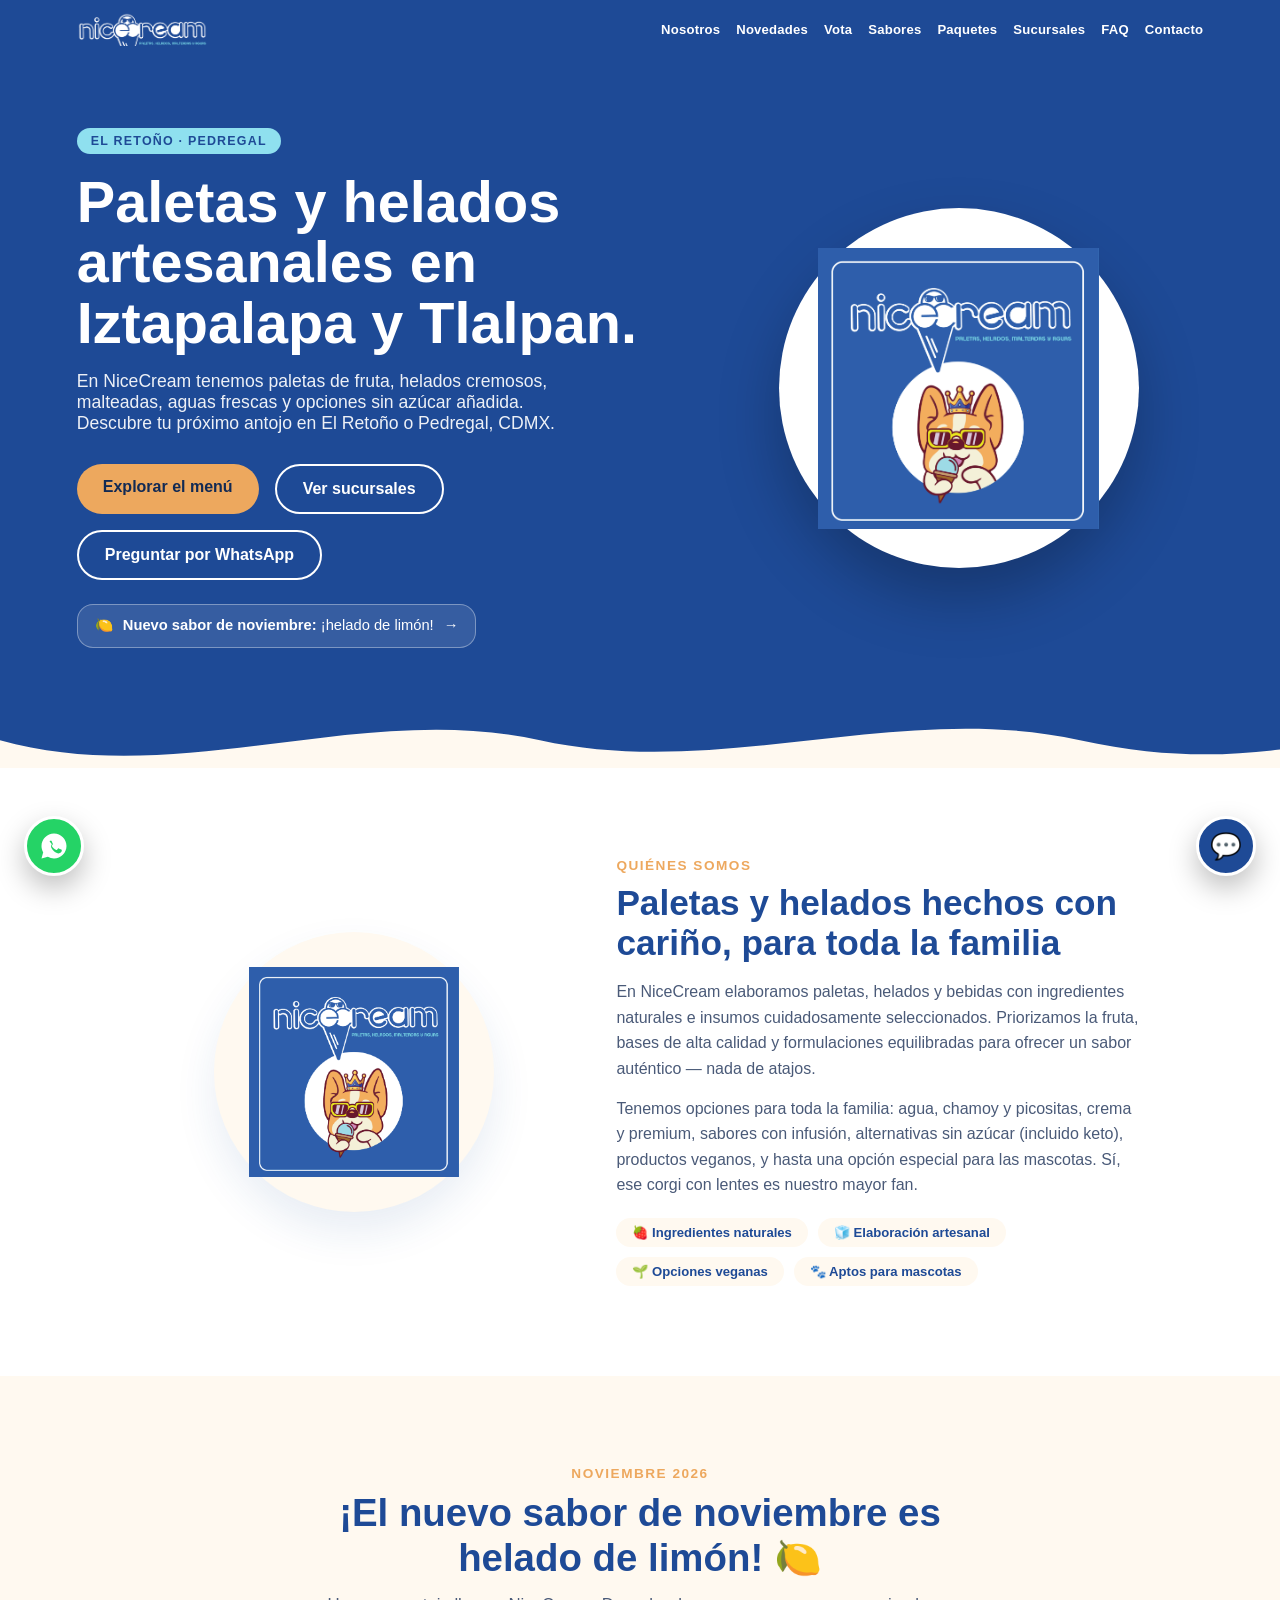
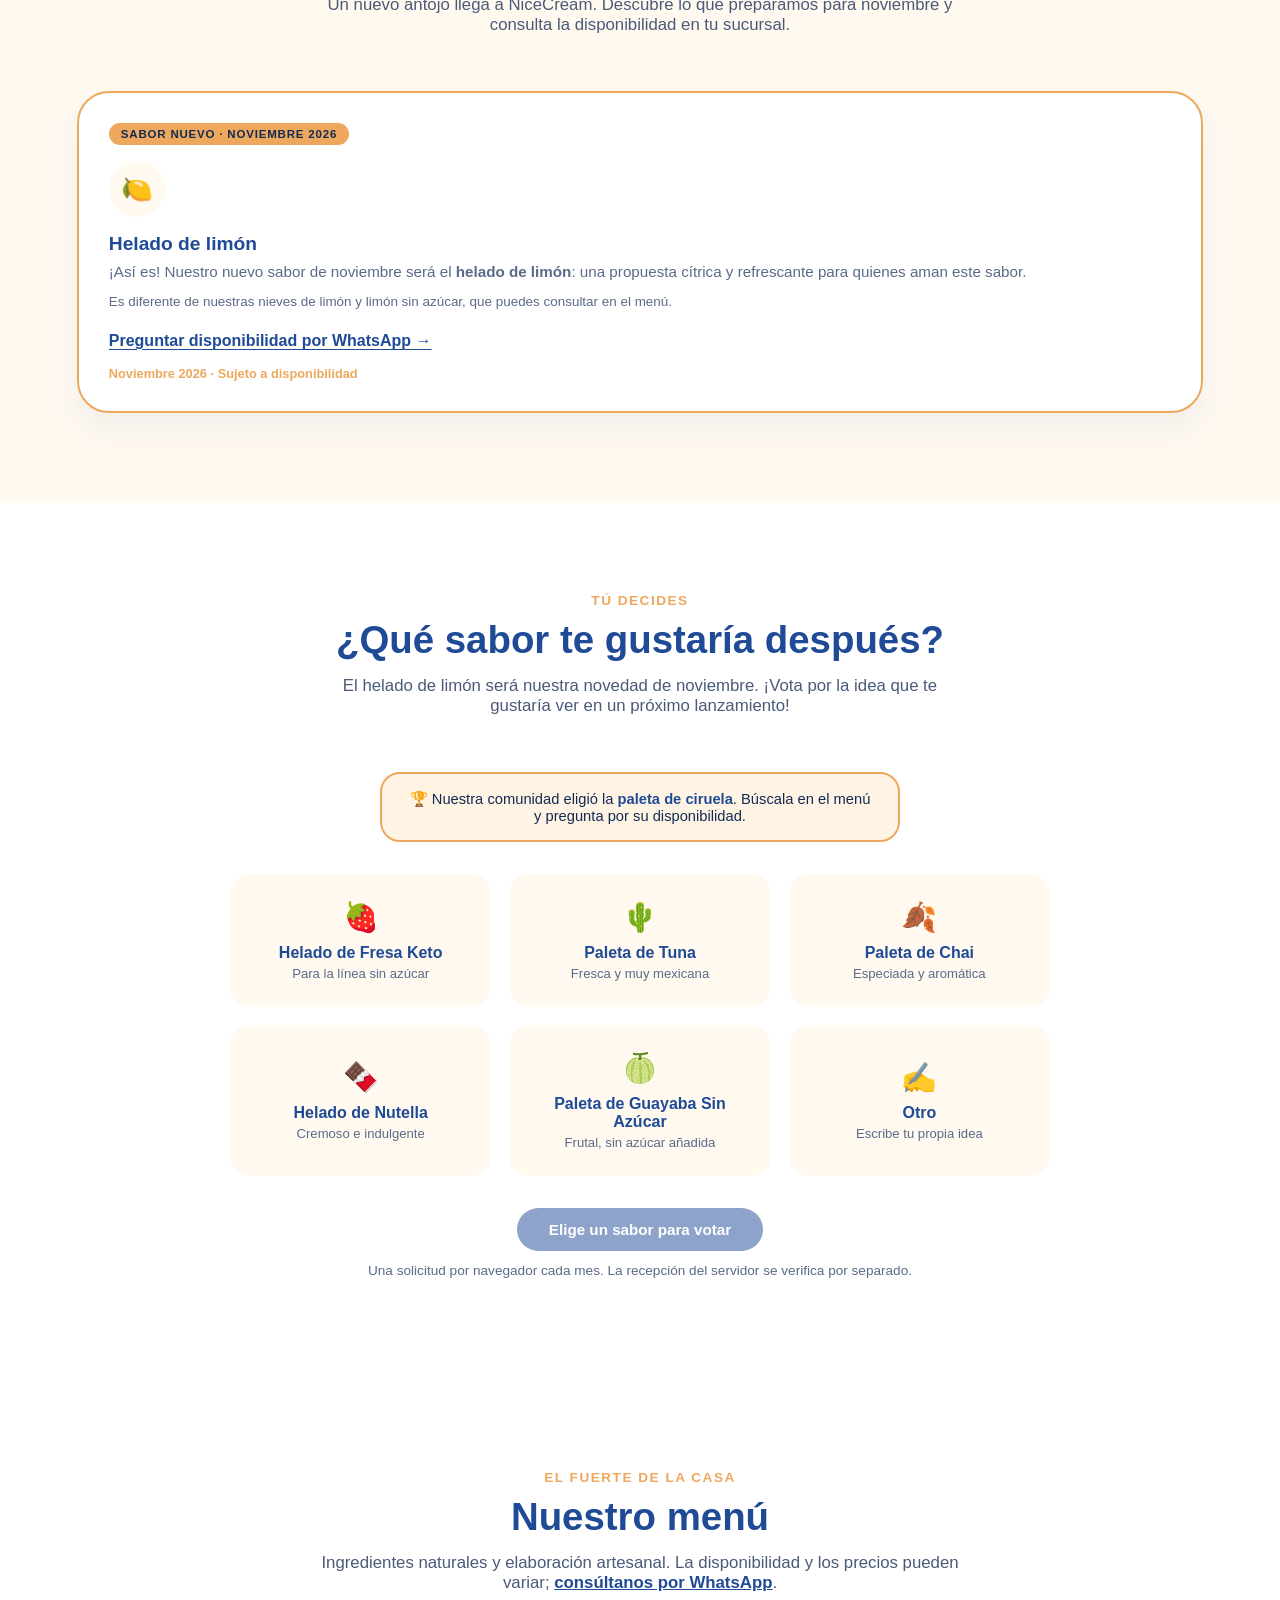
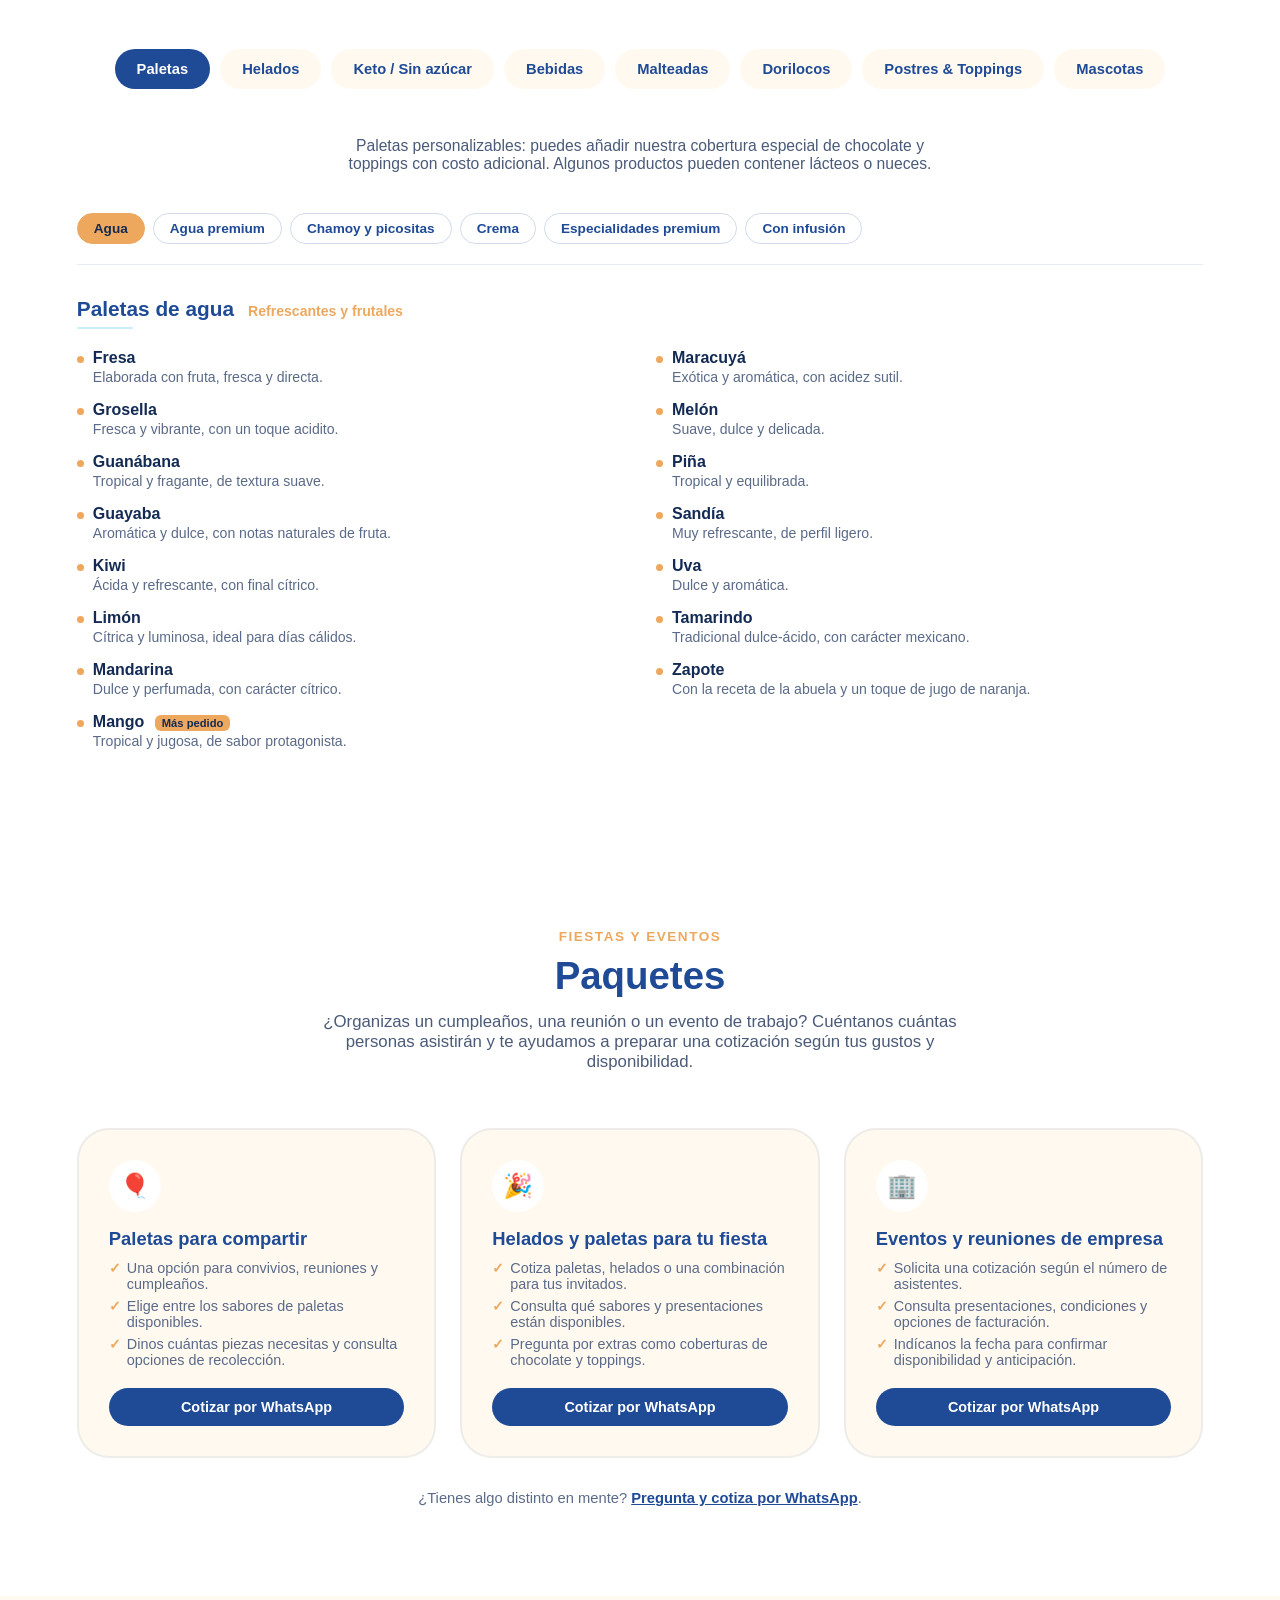
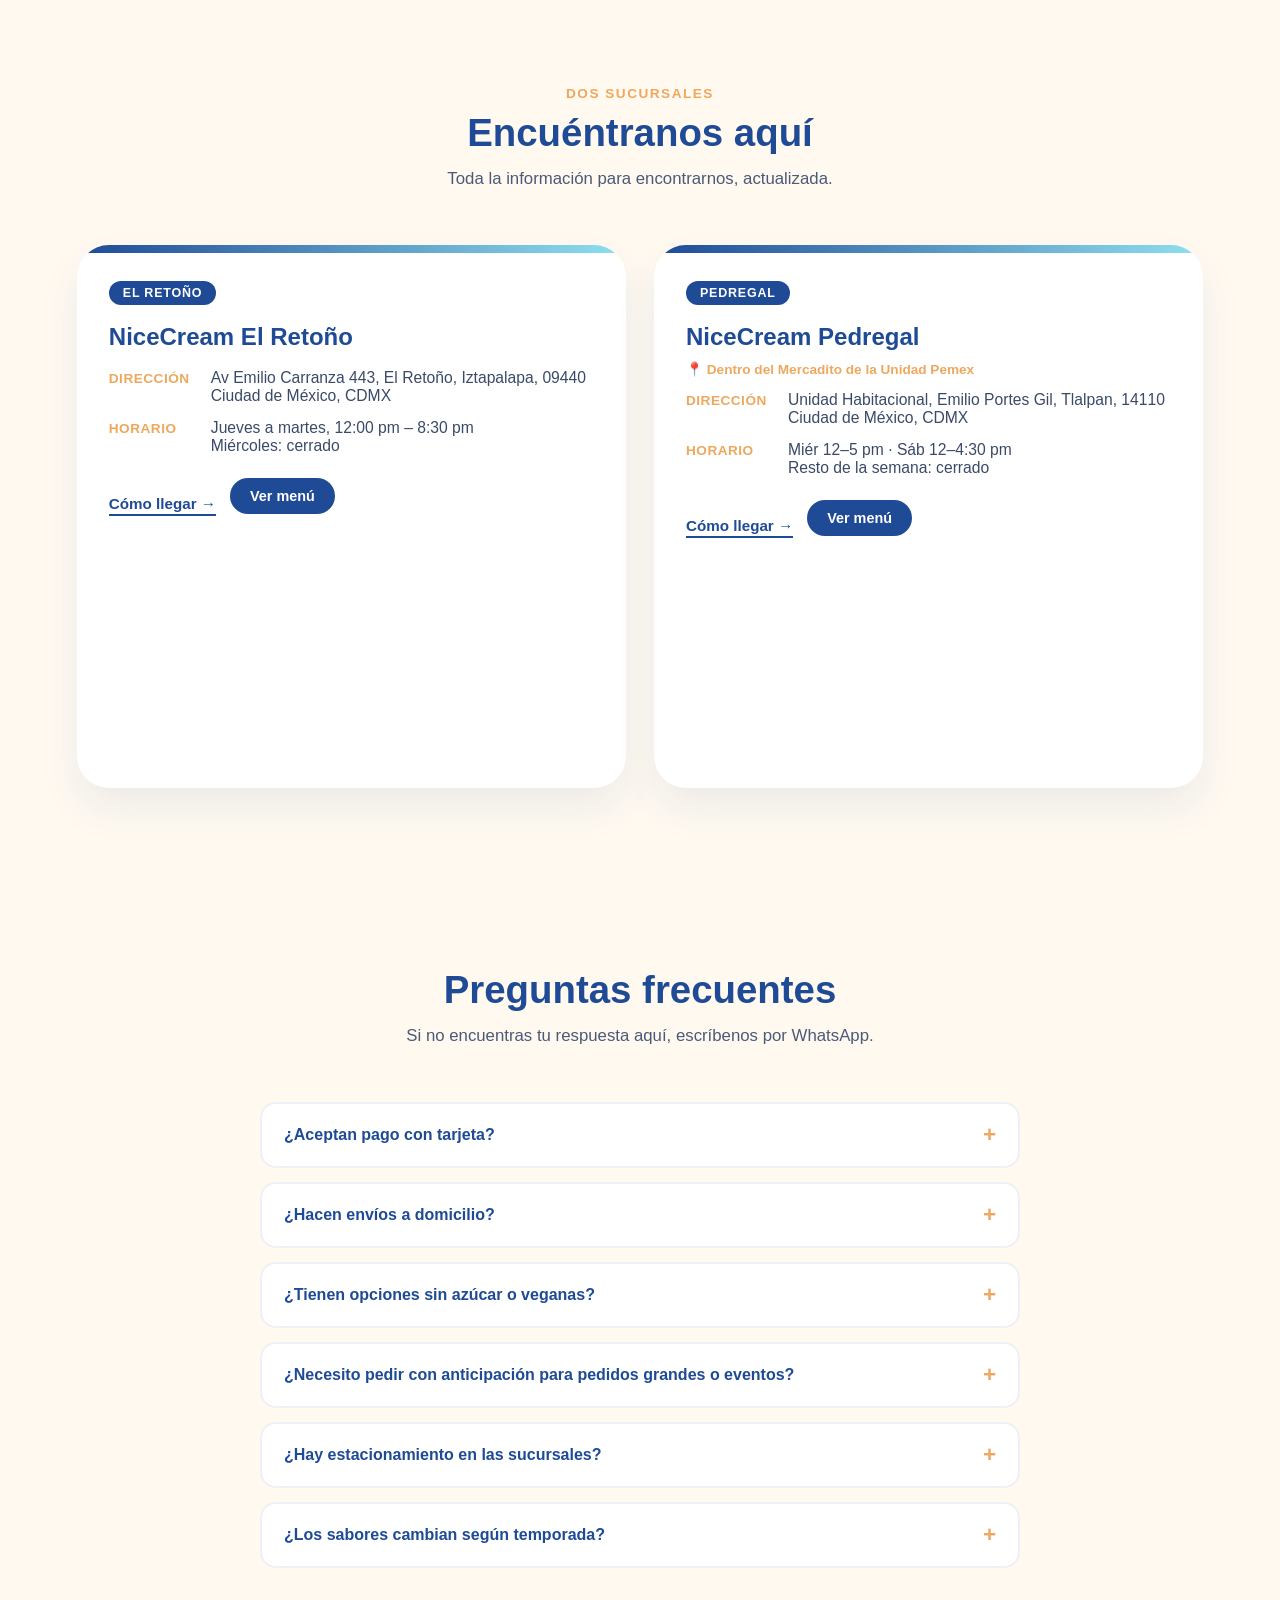
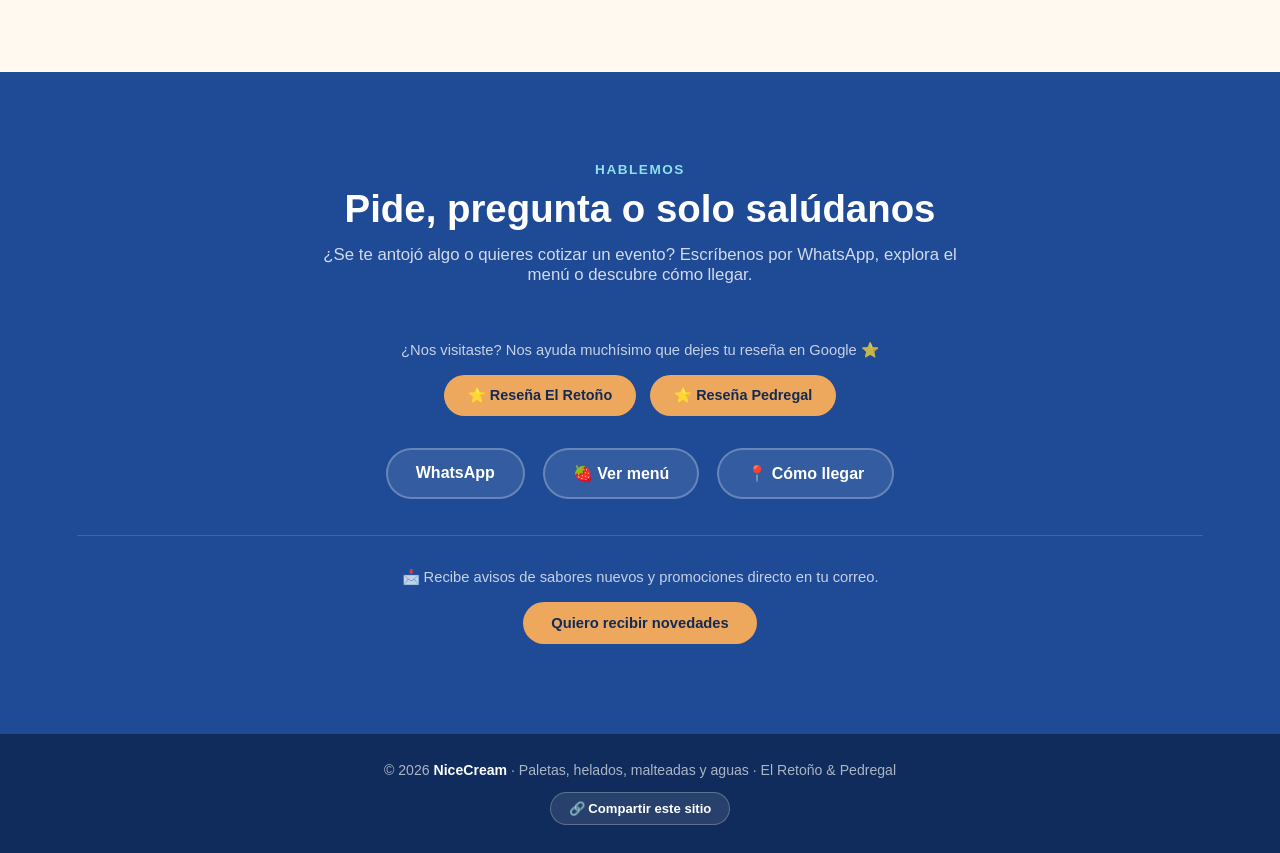
==== commit 57c3d8c9: "Add files via upload" ====
--- a/index.html
+++ b/index.html
@@ -10,20 +10,20 @@
 <title>Helados y paletas artesanales en Iztapalapa y Tlalpan | NiceCream</title>
 <link rel="canonical" href="https://nicecream.com.mx/">
 
-<meta name="description" content="Disfruta paletas y helados artesanales en NiceCream. Visítanos en El Retoño, Iztapalapa, o en Pedregal, Tlalpan, CDMX. Consulta sabores y horarios.">
+<meta name="description" content="Conoce el nuevo helado de limón de noviembre en NiceCream. Paletas y helados artesanales en El Retoño, Iztapalapa, y Pedregal, Tlalpan, CDMX.">
 
 <!-- Open Graph (WhatsApp, Facebook, etc.) -->
 <meta property="og:type" content="website">
 <meta property="og:locale" content="es_MX">
 <meta property="og:title" content="NiceCream | Helados y paletas artesanales en CDMX">
 <meta property="og:url" content="https://nicecream.com.mx/">
-<meta property="og:description" content="Más de 70 sabores artesanales en El Retoño (Iztapalapa) y Pedregal (Tlalpan), CDMX. Ve el menú, ubicaciones y pide por WhatsApp.">
+<meta property="og:description" content="En noviembre llega el nuevo helado de limón a NiceCream. Descubre nuestro menú, horarios y sucursales en Iztapalapa y Tlalpan, CDMX.">
 <meta property="og:image" content="https://nicecream.com.mx/assets/nicecream-og-image.jpg">
 
 <!-- Twitter Card -->
 <meta name="twitter:card" content="summary_large_image">
 <meta name="twitter:title" content="NiceCream — Paletas, Helados, Malteadas y Aguas">
-<meta name="twitter:description" content="Más de 70 sabores artesanales en El Retoño y Pedregal, CDMX.">
+<meta name="twitter:description" content="¡Nuevo helado de limón en noviembre! NiceCream, El Retoño y Pedregal, CDMX.">
 <meta name="twitter:image" content="https://nicecream.com.mx/assets/nicecream-og-image.jpg">
 
 <!-- Favicon -->
@@ -124,6 +124,9 @@
       <a href="#sucursales" class="btn btn-ghost">Ver sucursales</a>
       <a href="https://wa.me/525661448010?text=Hola%2C%20quiero%20consultar%20los%20sabores%20disponibles%20de%20NiceCream" target="_blank" rel="noopener noreferrer" class="btn btn-ghost">Preguntar por WhatsApp</a>
     </div>
+    <a href="#novedades" class="hero-month-feature" aria-label="Conoce el nuevo helado de limón de noviembre de 2026">
+      <span aria-hidden="true">🍋</span><span><strong>Nuevo sabor de noviembre:</strong> ¡helado de limón!</span><span aria-hidden="true">→</span>
+    </a>
   </div>
   <div class="hero-art">
     <div class="plate">
@@ -156,17 +159,19 @@
 
 <section class="whatsnew" id="novedades">
   <div class="section-head">
-    <span class="eyebrow">Recién salido</span>
-    <h2>Novedades y promociones</h2>
-    <p>Descubre nuestras novedades y pregunta por los sabores disponibles en cada sucursal.</p>
+    <span class="eyebrow">Noviembre 2026</span>
+    <h2>¡El nuevo sabor de noviembre es helado de limón! 🍋</h2>
+    <p>Un nuevo antojo llega a NiceCream. Descubre lo que preparamos para noviembre y consulta la disponibilidad en tu sucursal.</p>
   </div>
   <div class="whatsnew-grid">
-    <div class="whatsnew-card">
-      <span class="badge-new">Nueva nieve</span>
-      <div class="icon-circle">🍋</div>
-      <h3>Nieve de limón, sin azúcar</h3>
-      <p>Se suma a nuestra línea sin azúcar añadida: cítrica, ligera y muy refrescante, ideal para los días calurosos.</p>
-      <span class="month-tag">Consulta disponibilidad en sucursal</span>
+    <div class="whatsnew-card whatsnew-feature">
+      <span class="badge-new">Sabor nuevo · Noviembre 2026</span>
+      <div class="icon-circle" aria-hidden="true">🍋</div>
+      <h3>Helado de limón</h3>
+      <p>¡Así es! Nuestro nuevo sabor de noviembre será el <strong>helado de limón</strong>: una propuesta cítrica y refrescante para quienes aman este sabor.</p>
+      <p class="whatsnew-small">Es diferente de nuestras nieves de limón y limón sin azúcar, que puedes consultar en el menú.</p>
+      <a class="whatsnew-link" href="https://wa.me/525661448010?text=Hola%2C%20quiero%20saber%20cuando%20estara%20disponible%20el%20helado%20de%20limon%20de%20noviembre" target="_blank" rel="noopener noreferrer">Preguntar disponibilidad por WhatsApp →</a>
+      <span class="month-tag">Noviembre 2026 · Sujeto a disponibilidad</span>
     </div>
   </div>
 </section>
@@ -174,8 +179,8 @@
 <section class="vote" id="votacion">
   <div class="section-head">
     <span class="eyebrow">Tú decides</span>
-    <h2>Vota por el próximo sabor nuevo</h2>
-    <p>Elige tu favorito y mándanos tu voto. Tus ideas nos ayudan a elegir nuestros próximos sabores.</p>
+    <h2>¿Qué sabor te gustaría después?</h2>
+    <p>El helado de limón será nuestra novedad de noviembre. ¡Vota por la idea que te gustaría ver en un próximo lanzamiento!</p>
   </div>
 
   <div class="vote-winner-banner">
@@ -412,6 +417,7 @@
         <div class="item"><h4>Cereza</h4><p>Frutal y delicado, con notas dulces y perfumadas.</p></div>
         <div class="item"><h4>Chocolate</h4><p>Cacao redondo, con textura sedosa.</p></div>
         <div class="item"><h4>Fresa</h4><p>Cremoso, con fresa presente y dulzor suave.</p></div>
+        <div class="item"><h4>Limón <span class="badge-popular">Nuevo en noviembre</span></h4><p>Nuevo helado de limón para noviembre de 2026: sabor cítrico y refrescante. Consulta disponibilidad en sucursal.</p></div>
         <div class="item"><h4>Mamey</h4><p>Cremoso y frutal, de textura sedosa.</p></div>
         <div class="item"><h4>Mazapán</h4><p>Cacahuate estilo artesanal, de perfil cálido.</p></div>
         <div class="item"><h4>Menta con chocolate</h4><p>Fresca y cremosa, con contraste de chocolate.</p></div>
--- a/assets/nicecream.css
+++ b/assets/nicecream.css
@@ -1088,3 +1088,24 @@
     html{ scroll-behavior:auto; }
     .btn:hover{ transform:none; }
   }
+
+  /* NOVIEMBRE 2026: promoción del nuevo sabor */
+  .hero-month-feature{
+    display:inline-flex;align-items:center;gap:10px;flex-wrap:wrap;
+    margin-top:24px;padding:11px 17px;max-width:100%;
+    border:1px solid rgba(255,255,255,.35);border-radius:16px;
+    background:rgba(255,255,255,.11);color:var(--white);
+    font-size:.92rem;line-height:1.35;transition:background .15s ease;
+  }
+  .hero-month-feature:hover,.hero-month-feature:focus-visible{
+    background:rgba(255,255,255,.2);
+  }
+  .hero-month-feature:focus-visible,.whatsnew-link:focus-visible{
+    outline:3px solid var(--tan);outline-offset:3px;
+  }
+  .whatsnew-feature{border-color:var(--tan);}
+  .whatsnew-card .whatsnew-small{font-size:.84rem;margin-top:12px;line-height:1.55;}
+  .whatsnew-link{
+    display:inline-block;margin-top:17px;color:var(--blue-deep);font-weight:800;
+    text-decoration:underline;text-underline-offset:3px;line-height:1.4;
+  }
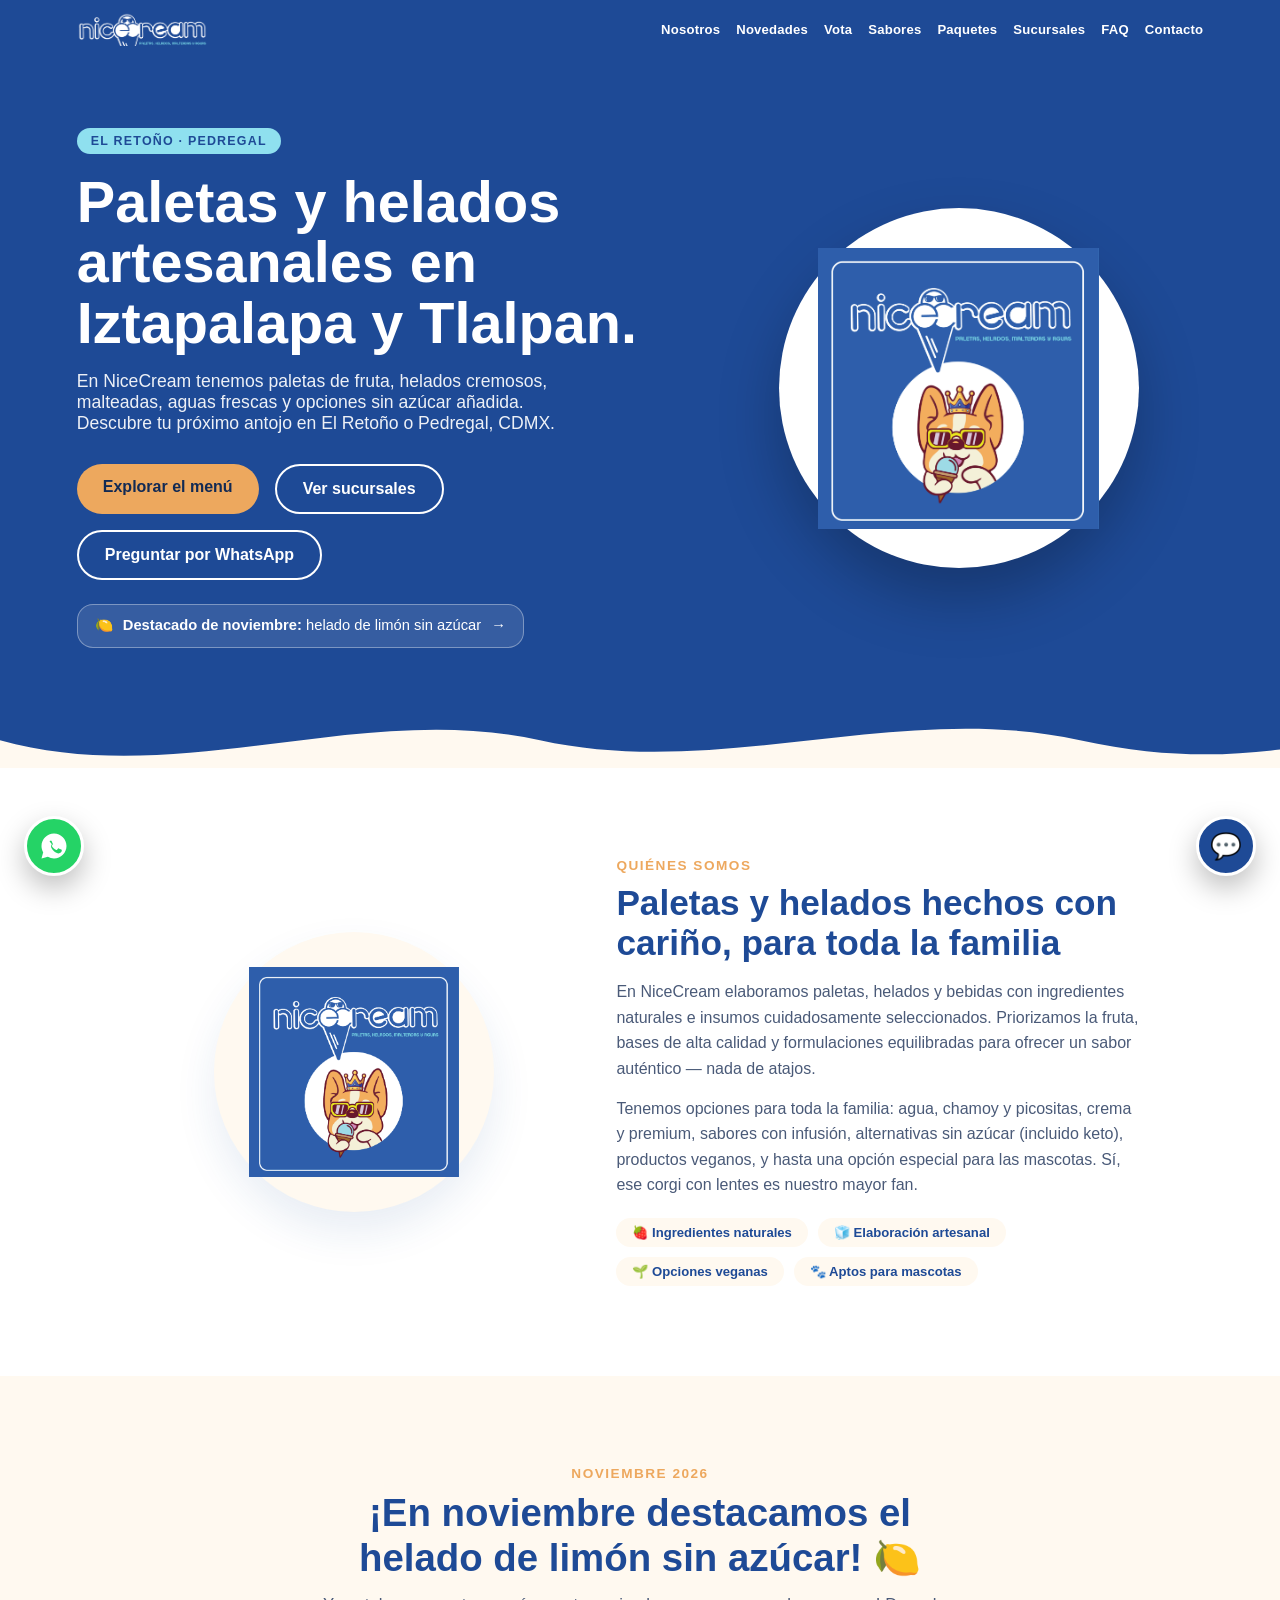
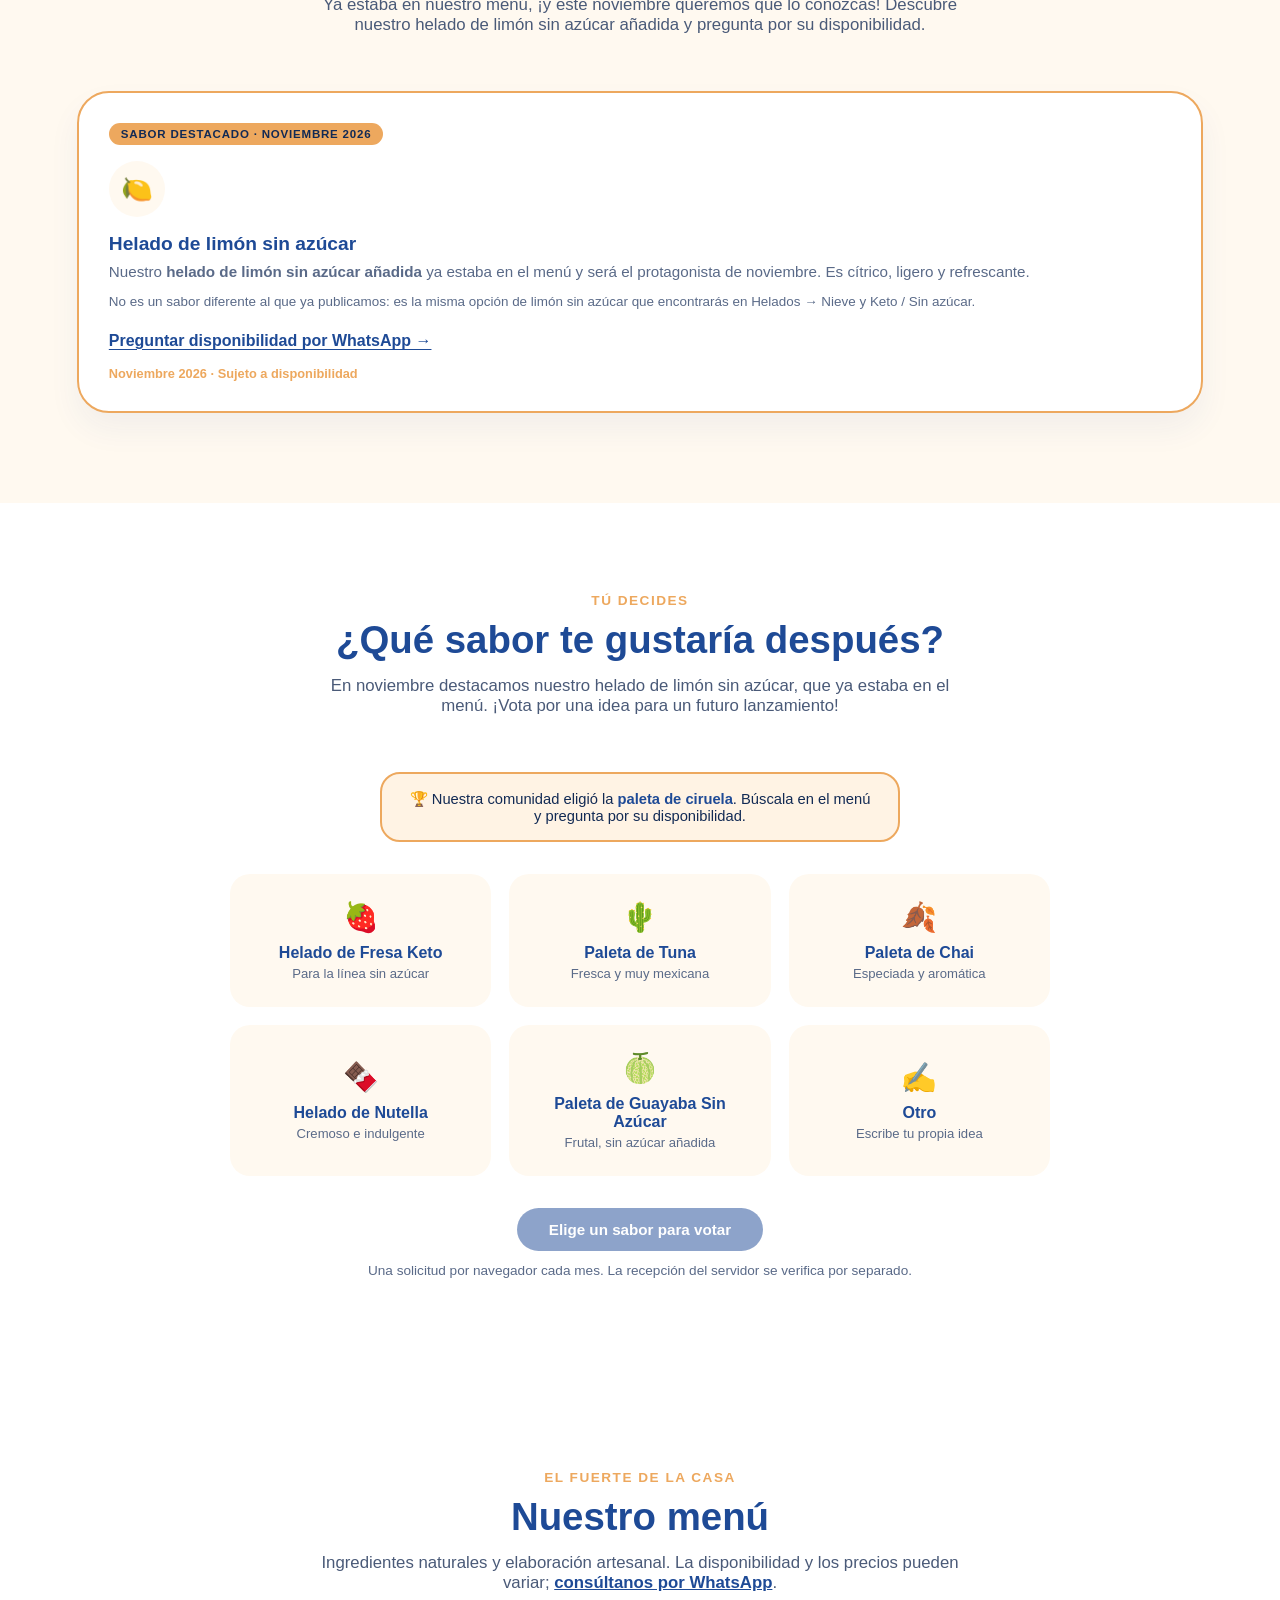
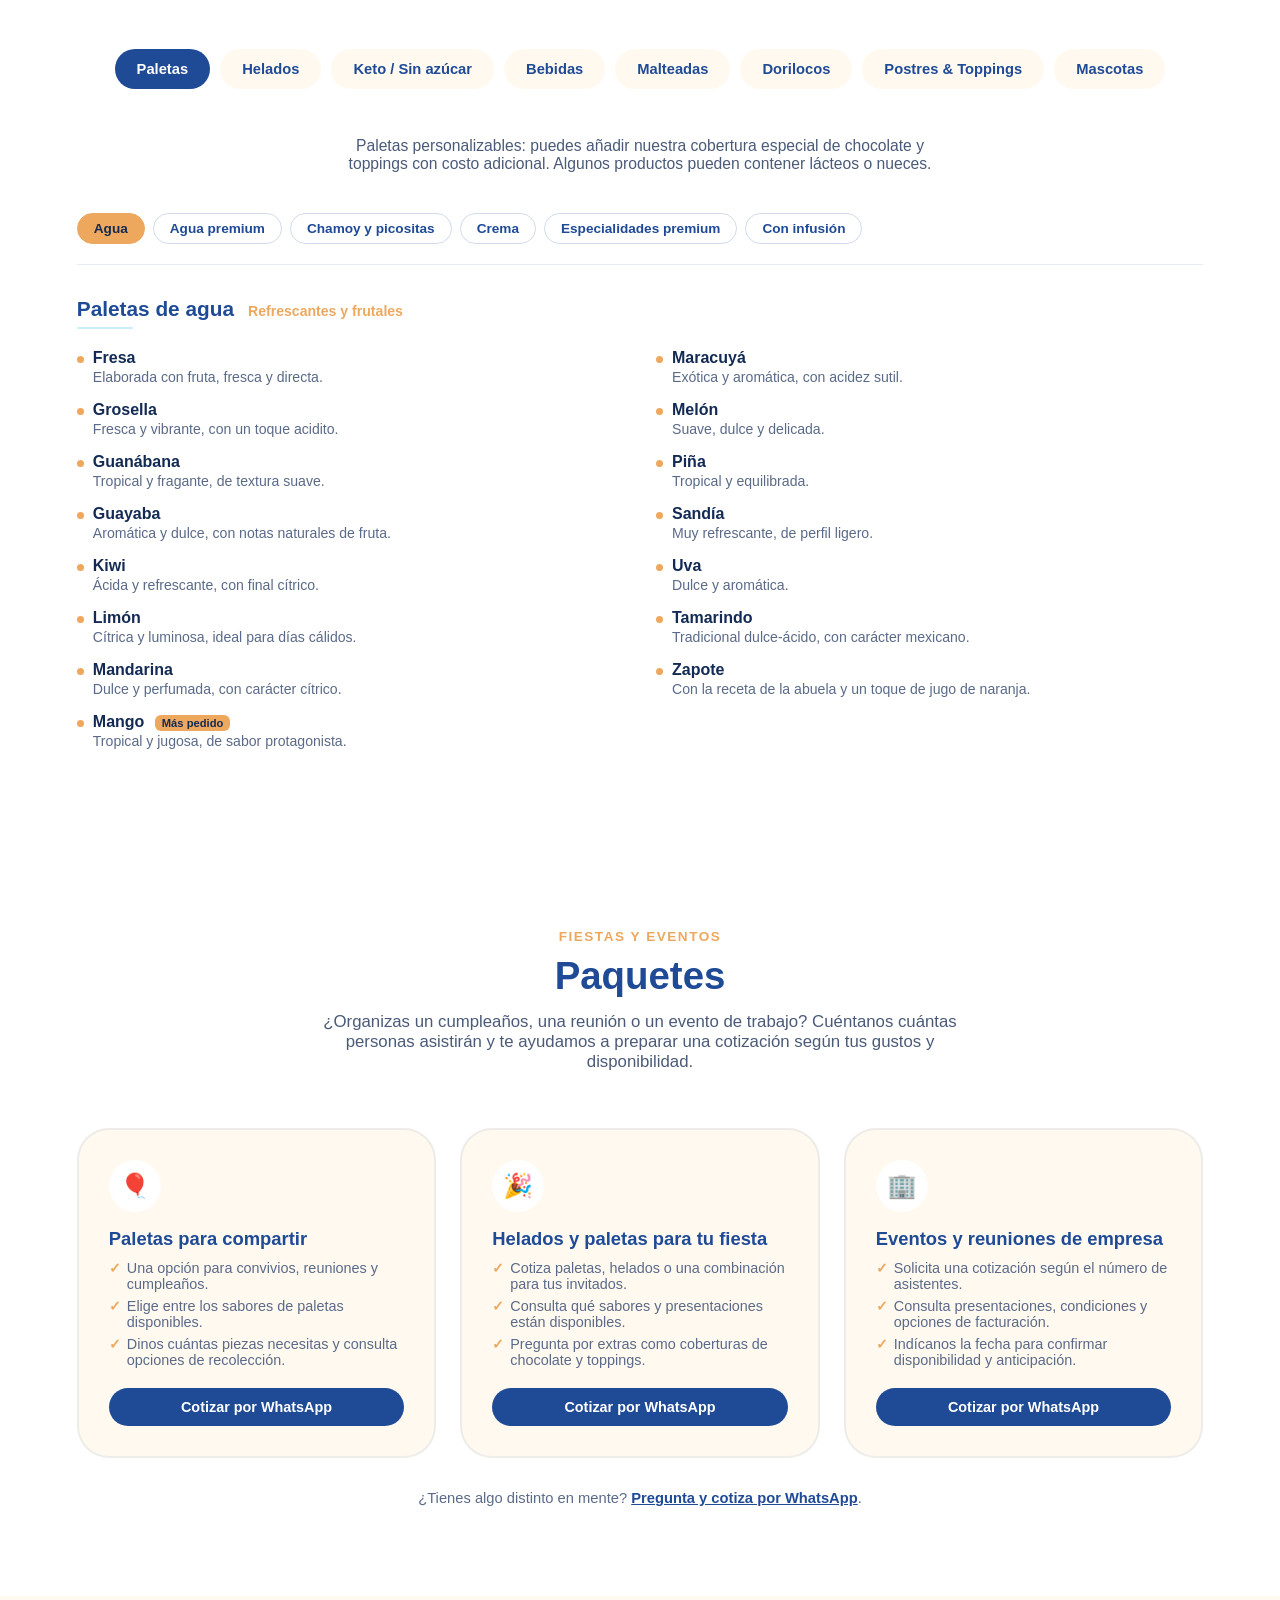
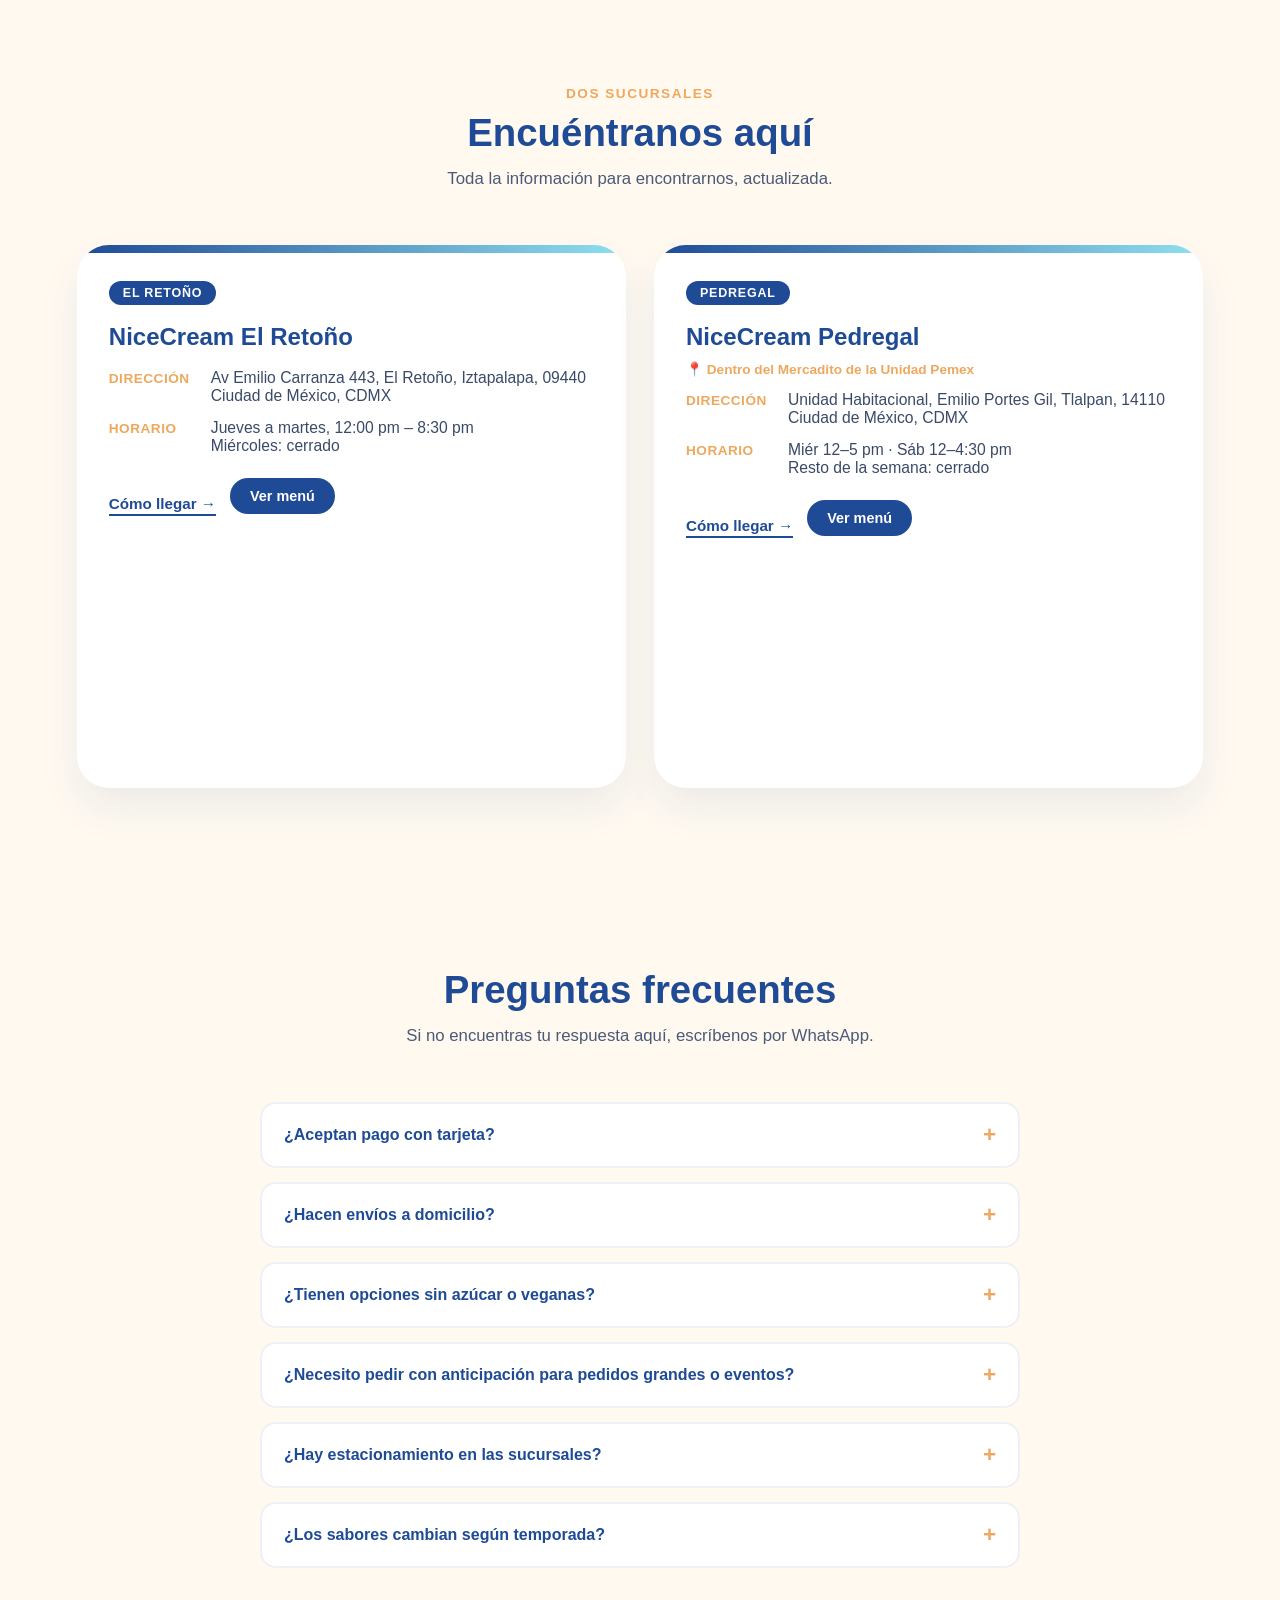
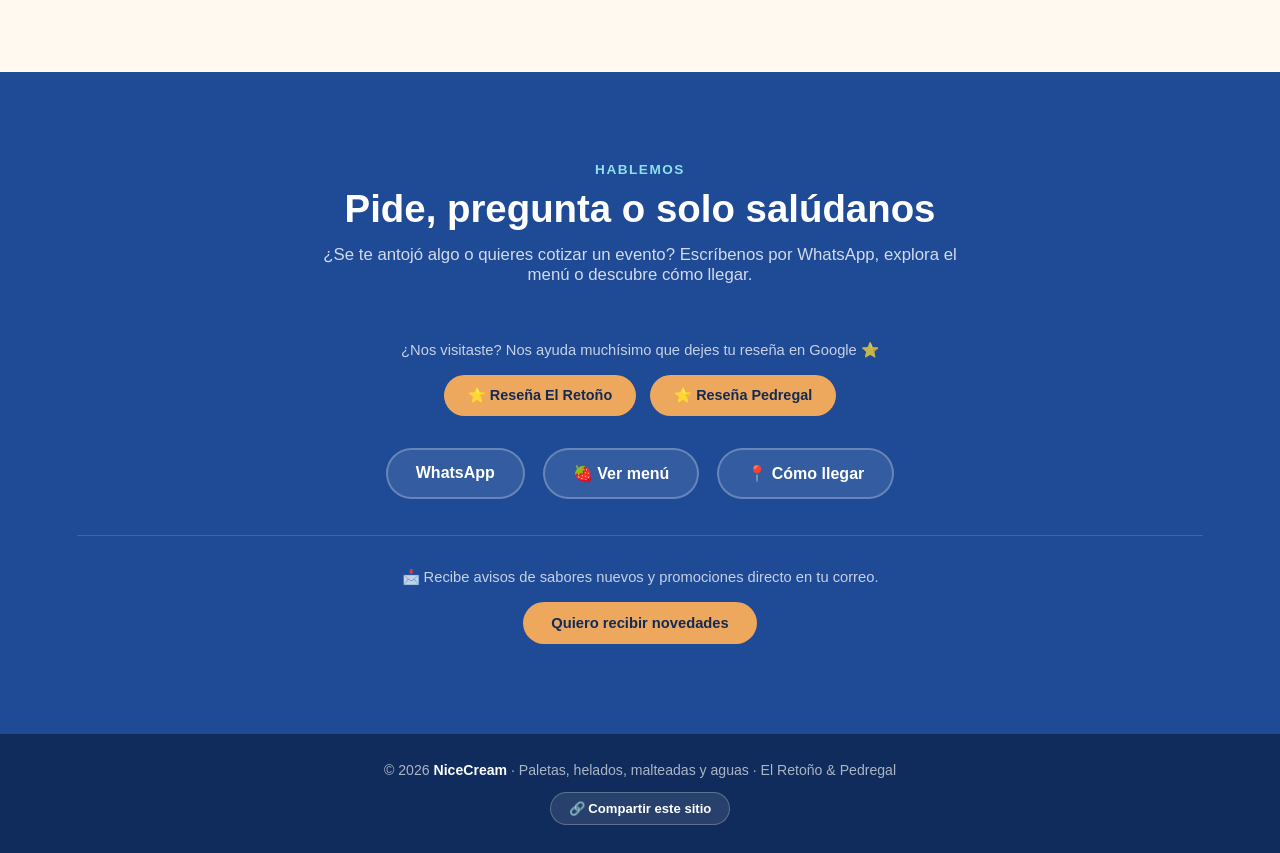
==== commit bc7f29bd: "Add files via upload" ====
--- a/index.html
+++ b/index.html
@@ -10,20 +10,20 @@
 <title>Helados y paletas artesanales en Iztapalapa y Tlalpan | NiceCream</title>
 <link rel="canonical" href="https://nicecream.com.mx/">
 
-<meta name="description" content="Conoce el nuevo helado de limón de noviembre en NiceCream. Paletas y helados artesanales en El Retoño, Iztapalapa, y Pedregal, Tlalpan, CDMX.">
+<meta name="description" content="Descubre el helado de limón sin azúcar añadida, nuestro sabor destacado de noviembre. Paletas y helados artesanales en Iztapalapa y Tlalpan, CDMX.">
 
 <!-- Open Graph (WhatsApp, Facebook, etc.) -->
 <meta property="og:type" content="website">
 <meta property="og:locale" content="es_MX">
 <meta property="og:title" content="NiceCream | Helados y paletas artesanales en CDMX">
 <meta property="og:url" content="https://nicecream.com.mx/">
-<meta property="og:description" content="En noviembre llega el nuevo helado de limón a NiceCream. Descubre nuestro menú, horarios y sucursales en Iztapalapa y Tlalpan, CDMX.">
+<meta property="og:description" content="En noviembre destacamos nuestro helado de limón sin azúcar añadida, que ya forma parte del menú de NiceCream. Consulta sabores y sucursales en CDMX.">
 <meta property="og:image" content="https://nicecream.com.mx/assets/nicecream-og-image.jpg">
 
 <!-- Twitter Card -->
 <meta name="twitter:card" content="summary_large_image">
 <meta name="twitter:title" content="NiceCream — Paletas, Helados, Malteadas y Aguas">
-<meta name="twitter:description" content="¡Nuevo helado de limón en noviembre! NiceCream, El Retoño y Pedregal, CDMX.">
+<meta name="twitter:description" content="¡Novedad de noviembre: helado de limón sin azúcar añadida! NiceCream, El Retoño y Pedregal, CDMX.">
 <meta name="twitter:image" content="https://nicecream.com.mx/assets/nicecream-og-image.jpg">
 
 <!-- Favicon -->
@@ -124,8 +124,8 @@
       <a href="#sucursales" class="btn btn-ghost">Ver sucursales</a>
       <a href="https://wa.me/525661448010?text=Hola%2C%20quiero%20consultar%20los%20sabores%20disponibles%20de%20NiceCream" target="_blank" rel="noopener noreferrer" class="btn btn-ghost">Preguntar por WhatsApp</a>
     </div>
-    <a href="#novedades" class="hero-month-feature" aria-label="Conoce el nuevo helado de limón de noviembre de 2026">
-      <span aria-hidden="true">🍋</span><span><strong>Nuevo sabor de noviembre:</strong> ¡helado de limón!</span><span aria-hidden="true">→</span>
+    <a href="#novedades" class="hero-month-feature" aria-label="Conoce nuestro helado de limón sin azúcar, destacado de noviembre de 2026">
+      <span aria-hidden="true">🍋</span><span><strong>Destacado de noviembre:</strong> helado de limón sin azúcar</span><span aria-hidden="true">→</span>
     </a>
   </div>
   <div class="hero-art">
@@ -160,17 +160,17 @@
 <section class="whatsnew" id="novedades">
   <div class="section-head">
     <span class="eyebrow">Noviembre 2026</span>
-    <h2>¡El nuevo sabor de noviembre es helado de limón! 🍋</h2>
-    <p>Un nuevo antojo llega a NiceCream. Descubre lo que preparamos para noviembre y consulta la disponibilidad en tu sucursal.</p>
+    <h2>¡En noviembre destacamos el helado de limón sin azúcar! 🍋</h2>
+    <p>Ya estaba en nuestro menú, ¡y este noviembre queremos que lo conozcas! Descubre nuestro helado de limón sin azúcar añadida y pregunta por su disponibilidad.</p>
   </div>
   <div class="whatsnew-grid">
     <div class="whatsnew-card whatsnew-feature">
-      <span class="badge-new">Sabor nuevo · Noviembre 2026</span>
+      <span class="badge-new">Sabor destacado · Noviembre 2026</span>
       <div class="icon-circle" aria-hidden="true">🍋</div>
-      <h3>Helado de limón</h3>
-      <p>¡Así es! Nuestro nuevo sabor de noviembre será el <strong>helado de limón</strong>: una propuesta cítrica y refrescante para quienes aman este sabor.</p>
-      <p class="whatsnew-small">Es diferente de nuestras nieves de limón y limón sin azúcar, que puedes consultar en el menú.</p>
-      <a class="whatsnew-link" href="https://wa.me/525661448010?text=Hola%2C%20quiero%20saber%20cuando%20estara%20disponible%20el%20helado%20de%20limon%20de%20noviembre" target="_blank" rel="noopener noreferrer">Preguntar disponibilidad por WhatsApp →</a>
+      <h3>Helado de limón sin azúcar</h3>
+      <p>Nuestro <strong>helado de limón sin azúcar añadida</strong> ya estaba en el menú y será el protagonista de noviembre. Es cítrico, ligero y refrescante.</p>
+      <p class="whatsnew-small">No es un sabor diferente al que ya publicamos: es la misma opción de limón sin azúcar que encontrarás en Helados → Nieve y Keto / Sin azúcar.</p>
+      <a class="whatsnew-link" href="https://wa.me/525661448010?text=Hola%2C%20quiero%20saber%20si%20tienen%20disponible%20el%20helado%20de%20lim%C3%B3n%20sin%20az%C3%BAcar%2C%20destacado%20de%20noviembre%2C%20en%20mi%20sucursal." target="_blank" rel="noopener noreferrer">Preguntar disponibilidad por WhatsApp →</a>
       <span class="month-tag">Noviembre 2026 · Sujeto a disponibilidad</span>
     </div>
   </div>
@@ -180,7 +180,7 @@
   <div class="section-head">
     <span class="eyebrow">Tú decides</span>
     <h2>¿Qué sabor te gustaría después?</h2>
-    <p>El helado de limón será nuestra novedad de noviembre. ¡Vota por la idea que te gustaría ver en un próximo lanzamiento!</p>
+    <p>En noviembre destacamos nuestro helado de limón sin azúcar, que ya estaba en el menú. ¡Vota por una idea para un futuro lanzamiento!</p>
   </div>
 
   <div class="vote-winner-banner">
@@ -401,7 +401,7 @@
         <div class="item"><h4>Guanábana</h4><p>Tropical y fragante, de suavidad elegante.</p></div>
         <div class="item"><h4>Icee</h4><p>Refrescante y chispeante, ideal para un antojo ligero.</p></div>
         <div class="item"><h4>Limón</h4><p>Cítrica y luminosa, con final limpio.</p></div>
-        <div class="item"><h4>Limón sin azúcar <span class="badge-vegano">NUEVO</span></h4><p>Cítrica, ligera y muy refrescante, sin azúcar añadida.</p></div>
+        <div class="item"><h4>Limón sin azúcar <span class="badge-vegano">NOVIEMBRE</span></h4><p>Nuestro helado de limón sin azúcar añadida, destacado del mes de noviembre. Cítrico, ligero y muy refrescante.</p></div>
         <div class="item"><h4>Mandarina</h4><p>Aromática y dulce-cítrica, muy fresca.</p></div>
         <div class="item"><h4>Mango</h4><p>Tropical y jugosa, sabor protagonista.</p></div>
       </div>
@@ -417,7 +417,6 @@
         <div class="item"><h4>Cereza</h4><p>Frutal y delicado, con notas dulces y perfumadas.</p></div>
         <div class="item"><h4>Chocolate</h4><p>Cacao redondo, con textura sedosa.</p></div>
         <div class="item"><h4>Fresa</h4><p>Cremoso, con fresa presente y dulzor suave.</p></div>
-        <div class="item"><h4>Limón <span class="badge-popular">Nuevo en noviembre</span></h4><p>Nuevo helado de limón para noviembre de 2026: sabor cítrico y refrescante. Consulta disponibilidad en sucursal.</p></div>
         <div class="item"><h4>Mamey</h4><p>Cremoso y frutal, de textura sedosa.</p></div>
         <div class="item"><h4>Mazapán</h4><p>Cacahuate estilo artesanal, de perfil cálido.</p></div>
         <div class="item"><h4>Menta con chocolate</h4><p>Fresca y cremosa, con contraste de chocolate.</p></div>
@@ -494,7 +493,7 @@
       <div class="menu-group-head"><h3>Helados sin azúcar / Keto</h3><span class="tagline">Leche de coco, endulzado con stevia</span></div>
       <div class="menu-group-rule"></div>
       <div class="item-list">
-        <div class="item"><h4>Nieve de limón <span class="badge-vegano">NUEVO</span></h4><p>Cítrica, ligera y muy refrescante, sin azúcar añadida.</p></div>
+        <div class="item"><h4>Helado de limón sin azúcar <span class="badge-vegano">NOVIEMBRE</span></h4><p>El mismo sabor de limón sin azúcar añadida que aparece en Helados → Nieve, destacado en noviembre. Cítrico y refrescante.</p></div>
         <div class="item"><h4>Chocolate <span class="badge-popular">Más pedido</span></h4><p>Cocoa de Turín, chocolate amargo endulzado con stevia.</p></div>
         <div class="item"><h4>Coco</h4><p>Cremoso, con trozos de coco.</p></div>
         <div class="item"><h4>Mamey</h4><p>Frutal y sedoso, con base de leche de coco.</p></div>
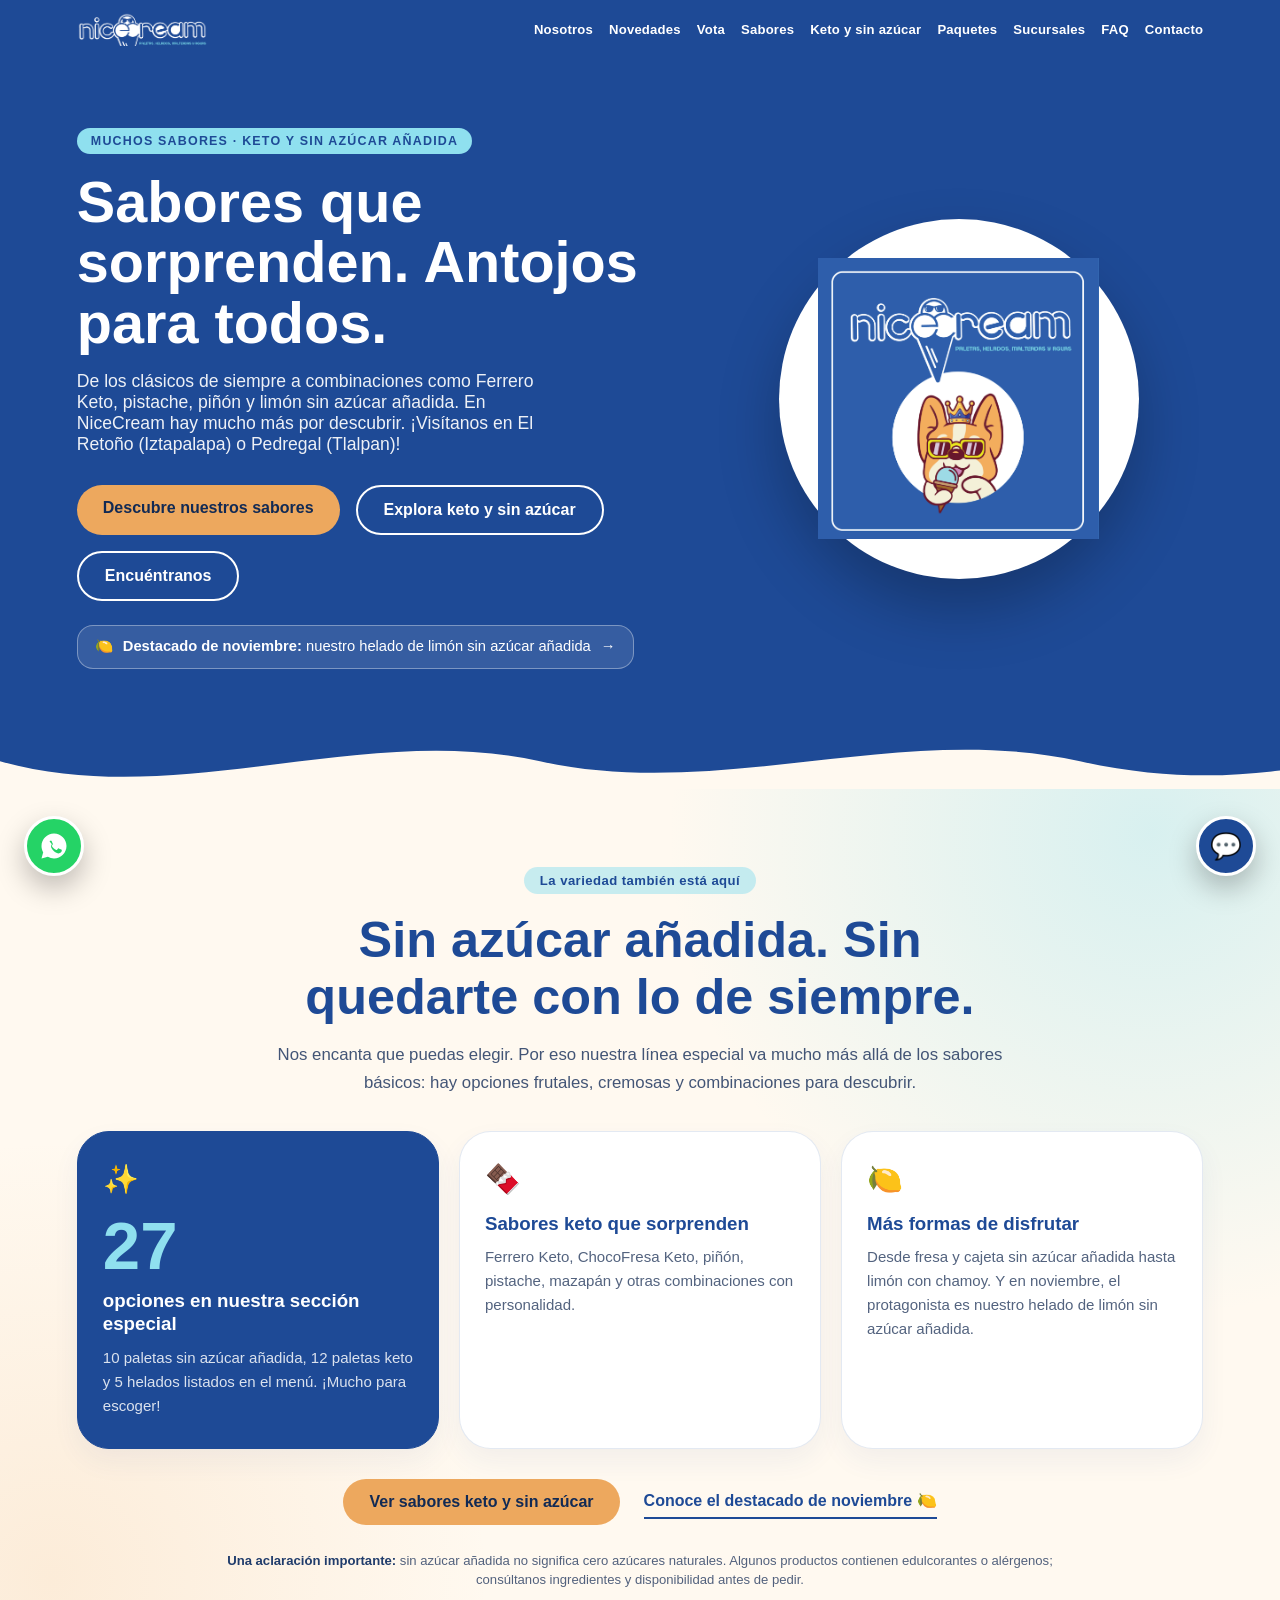
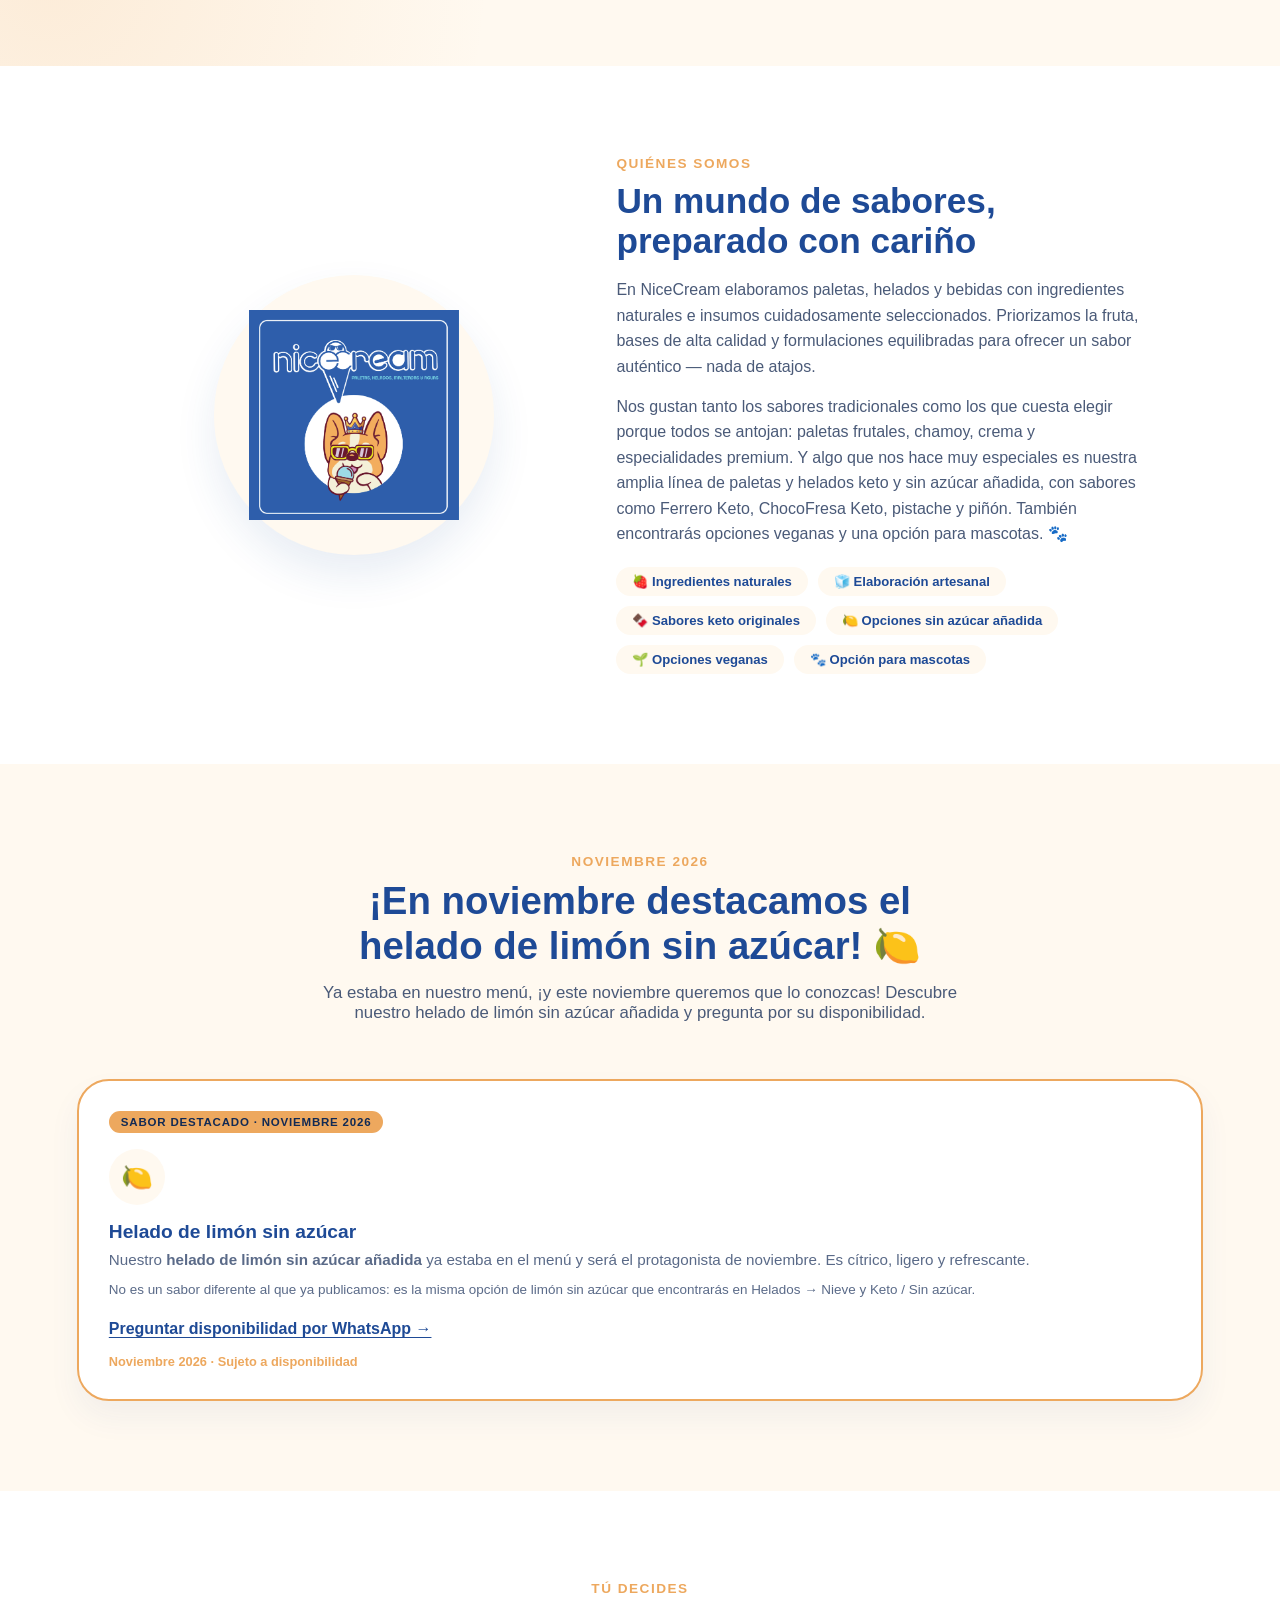
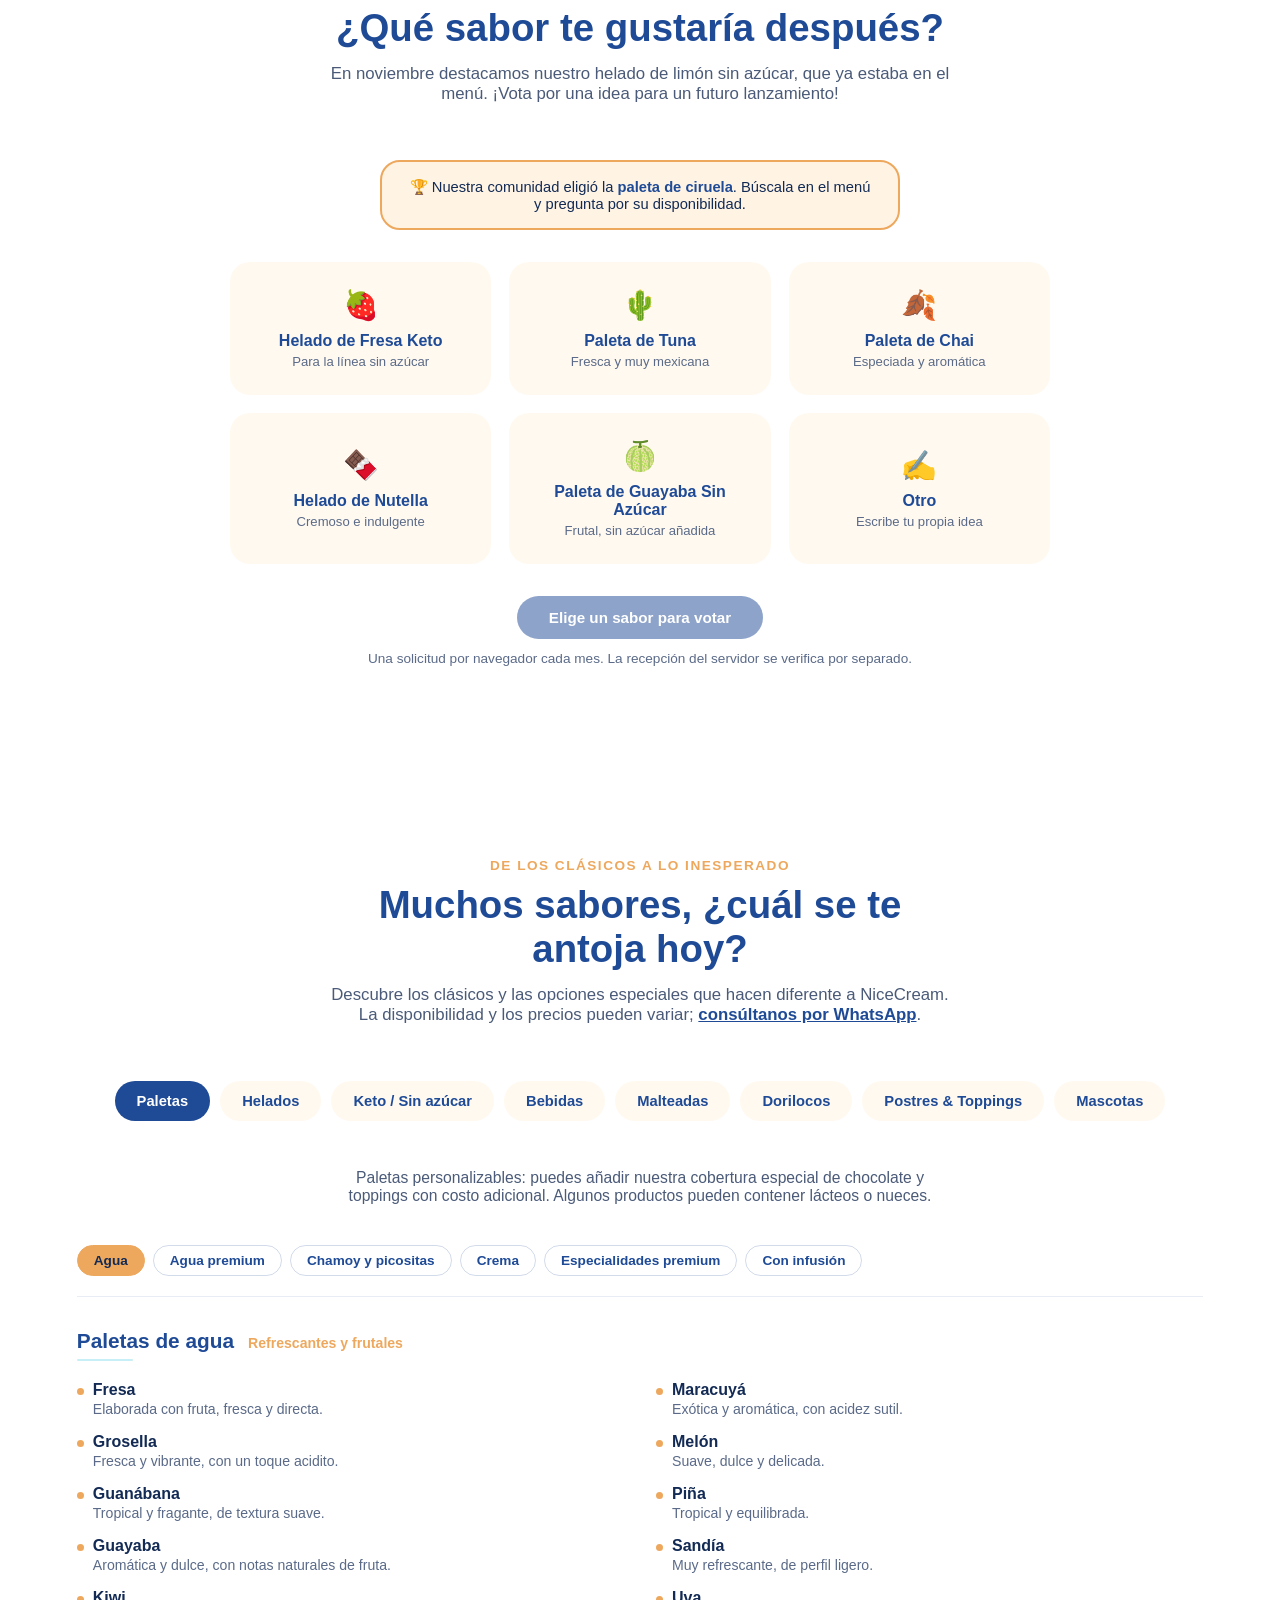
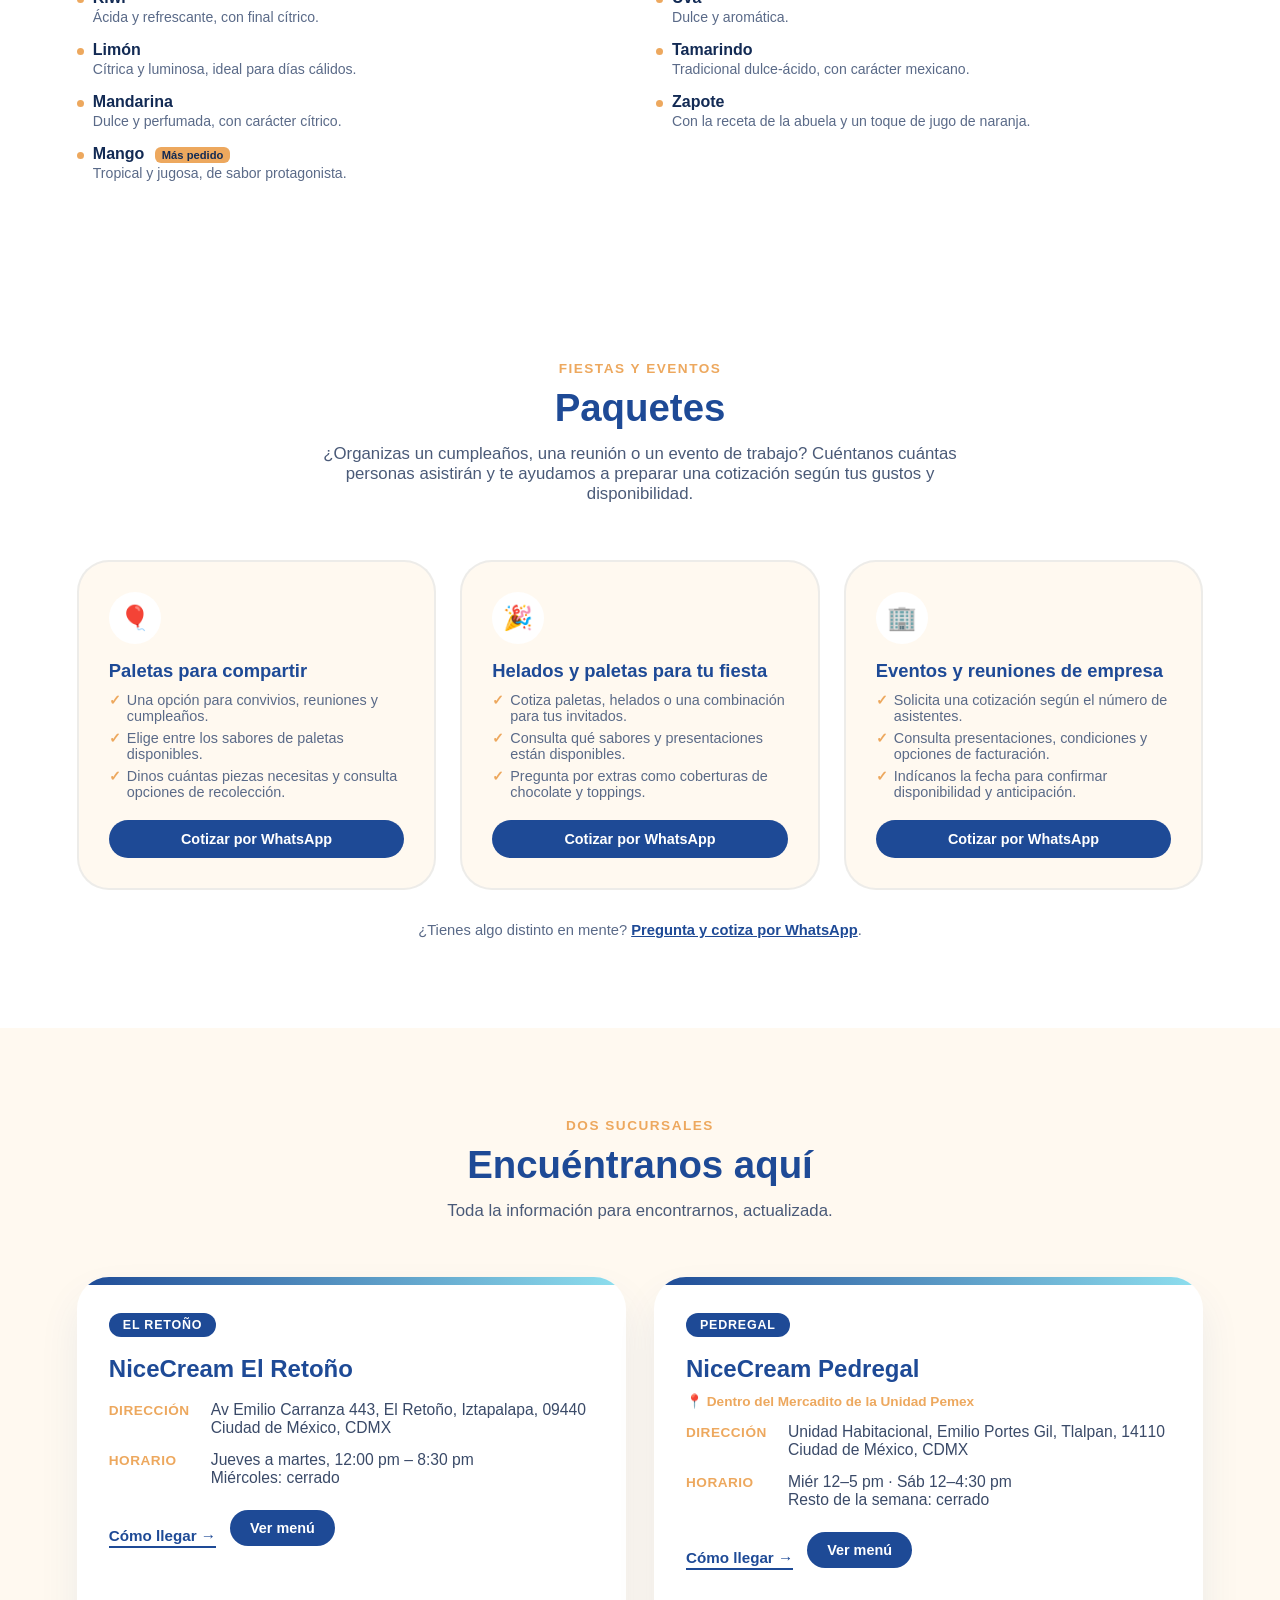
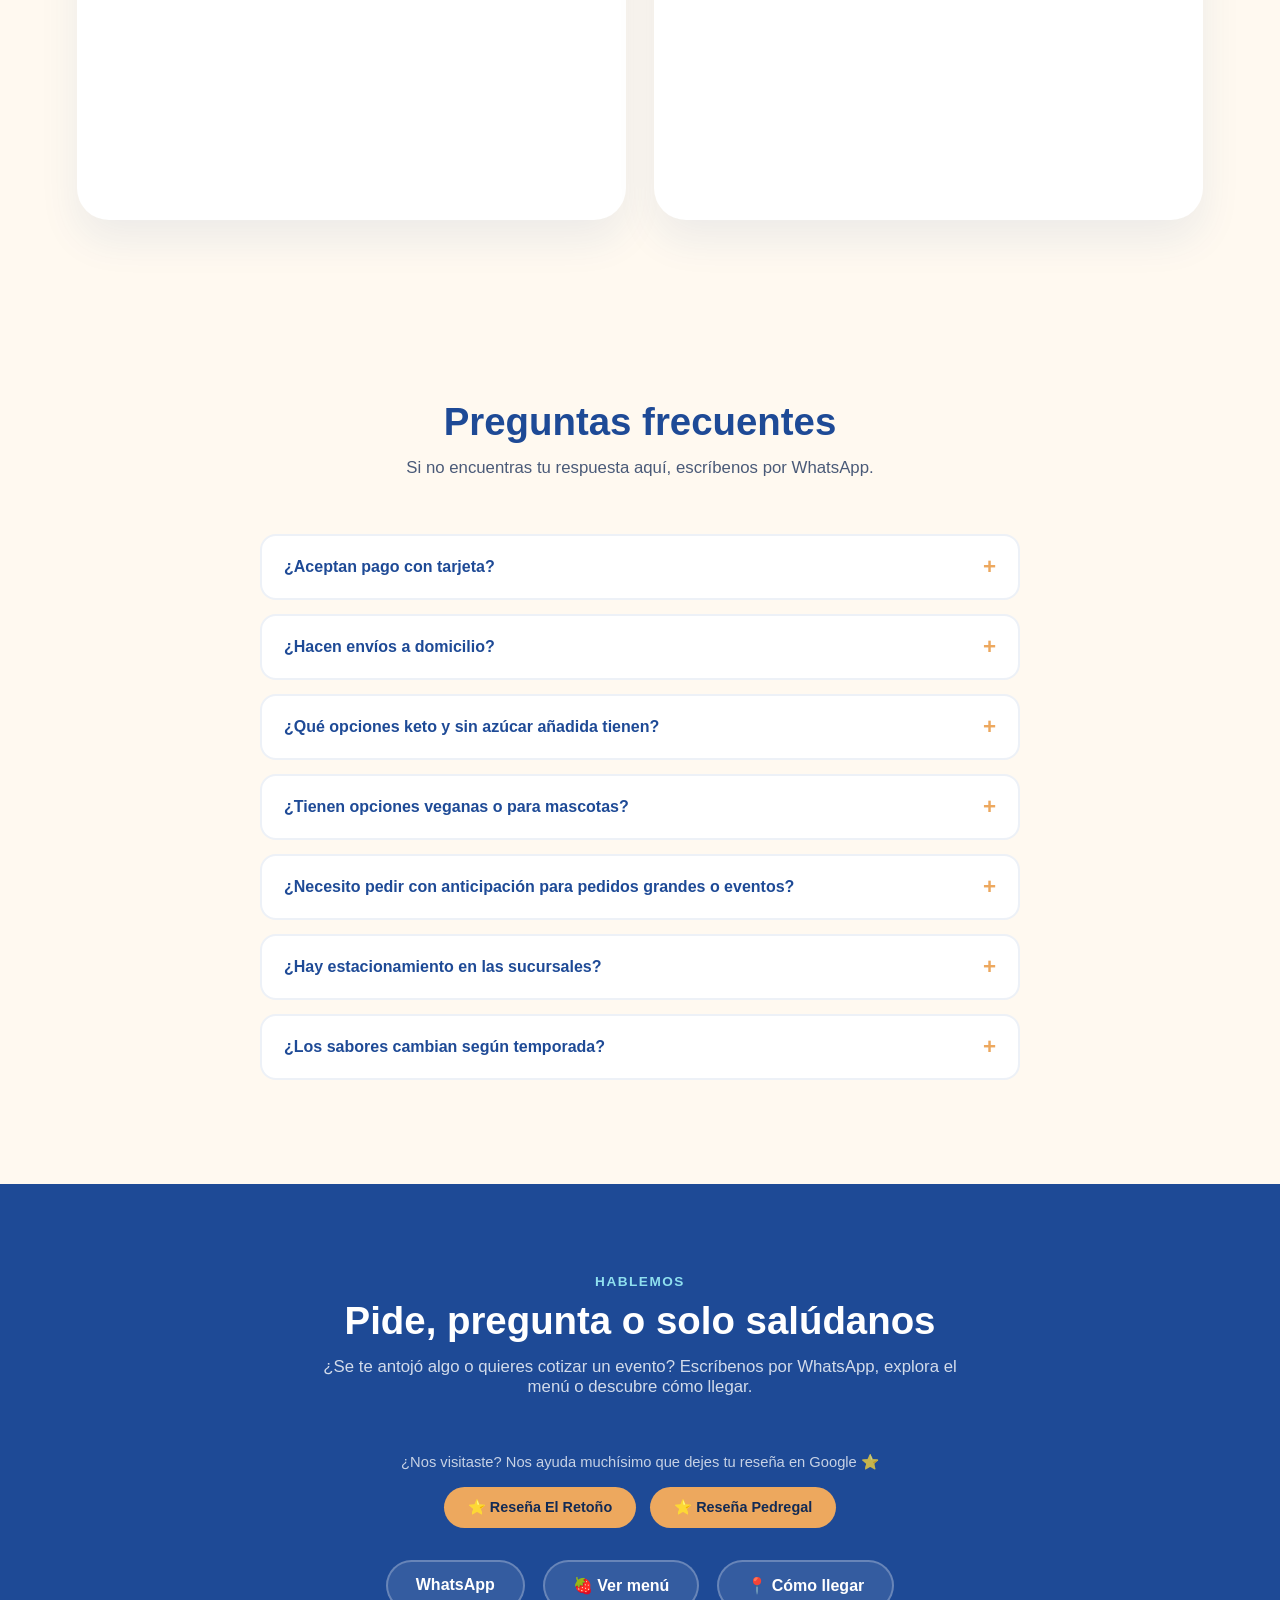
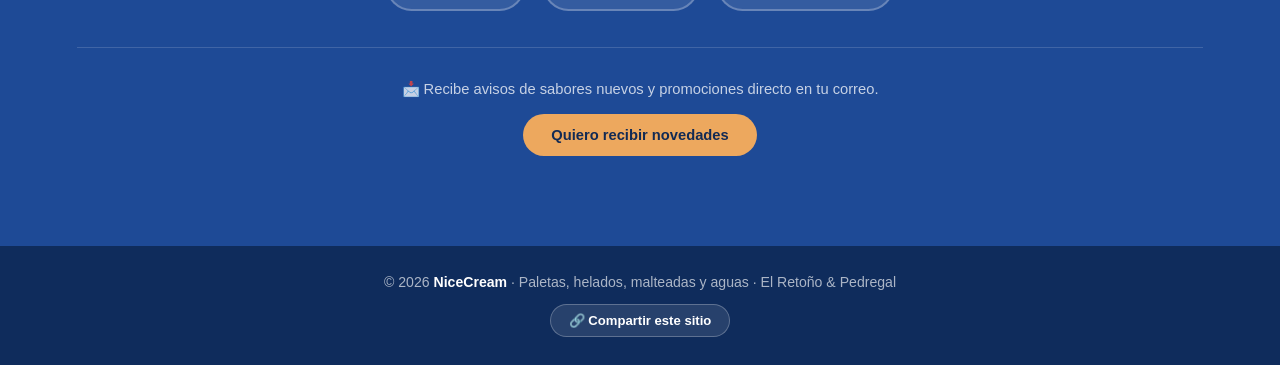
==== commit d91b283c: "Add files via upload" ====
--- a/index.html
+++ b/index.html
@@ -7,23 +7,23 @@
 <meta name="referrer" content="no-referrer">
 
 <meta name="theme-color" content="#1E4A96">
-<title>Helados y paletas artesanales en Iztapalapa y Tlalpan | NiceCream</title>
+<title>NiceCream | Paletas y helados keto, sin azúcar y sabores especiales en CDMX</title>
 <link rel="canonical" href="https://nicecream.com.mx/">
 
-<meta name="description" content="Descubre el helado de limón sin azúcar añadida, nuestro sabor destacado de noviembre. Paletas y helados artesanales en Iztapalapa y Tlalpan, CDMX.">
+<meta name="description" content="NiceCream: paletas y helados artesanales, 27 opciones keto y sin azúcar añadida y sabores fuera de lo común. Visítanos en Iztapalapa o Tlalpan, CDMX.">
 
 <!-- Open Graph (WhatsApp, Facebook, etc.) -->
 <meta property="og:type" content="website">
 <meta property="og:locale" content="es_MX">
-<meta property="og:title" content="NiceCream | Helados y paletas artesanales en CDMX">
+<meta property="og:title" content="NiceCream | Un mundo de sabores, también keto y sin azúcar añadida">
 <meta property="og:url" content="https://nicecream.com.mx/">
-<meta property="og:description" content="En noviembre destacamos nuestro helado de limón sin azúcar añadida, que ya forma parte del menú de NiceCream. Consulta sabores y sucursales en CDMX.">
+<meta property="og:description" content="Prueba sabores como Ferrero Keto, pistache y piñón. Descubre nuestra línea keto y sin azúcar añadida y el helado de limón destacado en noviembre.">
 <meta property="og:image" content="https://nicecream.com.mx/assets/nicecream-og-image.jpg">
 
 <!-- Twitter Card -->
 <meta name="twitter:card" content="summary_large_image">
-<meta name="twitter:title" content="NiceCream — Paletas, Helados, Malteadas y Aguas">
-<meta name="twitter:description" content="¡Novedad de noviembre: helado de limón sin azúcar añadida! NiceCream, El Retoño y Pedregal, CDMX.">
+<meta name="twitter:title" content="NiceCream — Sabores especiales, keto y sin azúcar añadida">
+<meta name="twitter:description" content="Muchos sabores para descubrir: opciones keto, sin azúcar añadida y helado de limón destacado en noviembre. NiceCream en CDMX.">
 <meta name="twitter:image" content="https://nicecream.com.mx/assets/nicecream-og-image.jpg">
 
 <!-- Favicon -->
@@ -107,6 +107,7 @@
     <li><a href="#novedades">Novedades</a></li>
     <li><a href="#votacion">Vota</a></li>
     <li><a href="#sabores">Sabores</a></li>
+    <li><a href="#sin-azucar">Keto y sin azúcar</a></li>
     <li><a href="#paquetes">Paquetes</a></li>
     <li><a href="#sucursales">Sucursales</a></li>
     <li><a href="#faq">FAQ</a></li>
@@ -116,16 +117,18 @@
 
 <header class="hero">
   <div class="hero-copy">
-    <span class="eyebrow">El Retoño · Pedregal</span>
-    <h1>Paletas y helados artesanales en Iztapalapa y Tlalpan.</h1>
-    <p>En NiceCream tenemos paletas de fruta, helados cremosos, malteadas, aguas frescas y opciones sin azúcar añadida. Descubre tu próximo antojo en El Retoño o Pedregal, CDMX.</p>
+    <span class="eyebrow">Muchos sabores · Keto y sin azúcar añadida</span>
+    <h1>Sabores que sorprenden. Antojos para todos.</h1>
+    <p>De los clásicos de siempre a combinaciones como Ferrero Keto, pistache, piñón y limón sin azúcar añadida. En NiceCream hay mucho más por descubrir. ¡Visítanos en El Retoño (Iztapalapa) o Pedregal (Tlalpan)!</p>
     <div class="cta-row">
-      <a href="#sabores" class="btn btn-primary">Explorar el menú</a>
-      <a href="#sucursales" class="btn btn-ghost">Ver sucursales</a>
-      <a href="https://wa.me/525661448010?text=Hola%2C%20quiero%20consultar%20los%20sabores%20disponibles%20de%20NiceCream" target="_blank" rel="noopener noreferrer" class="btn btn-ghost">Preguntar por WhatsApp</a>
-    </div>
-    <a href="#novedades" class="hero-month-feature" aria-label="Conoce nuestro helado de limón sin azúcar, destacado de noviembre de 2026">
-      <span aria-hidden="true">🍋</span><span><strong>Destacado de noviembre:</strong> helado de limón sin azúcar</span><span aria-hidden="true">→</span>
+      <a href="#sabores" class="btn btn-primary">Descubre nuestros sabores</a>
+      <a href="#sabores" data-open-menu="keto" class="btn btn-ghost">Explora keto y sin azúcar</a>
+      <a href="#sucursales" class="btn btn-ghost">Encuéntranos</a>
+    </div>
+    <a href="#novedades" class="hero-month-feature" aria-label="Conoce nuestro helado de limón sin azúcar añadida, sabor destacado de noviembre de 2026">
+      <span aria-hidden="true">🍋</span>
+      <span><strong>Destacado de noviembre:</strong> nuestro helado de limón sin azúcar añadida</span>
+      <span aria-hidden="true">→</span>
     </a>
   </div>
   <div class="hero-art">
@@ -134,6 +137,37 @@
     </div>
   </div>
 </header>
+
+<section class="sugar-spotlight" id="sin-azucar" aria-labelledby="sugar-title">
+  <div class="sugar-spotlight-intro">
+    <span class="sugar-eyebrow">La variedad también está aquí</span>
+    <h2 id="sugar-title">Sin azúcar añadida. Sin quedarte con lo de siempre.</h2>
+    <p>Nos encanta que puedas elegir. Por eso nuestra línea especial va mucho más allá de los sabores básicos: hay opciones frutales, cremosas y combinaciones para descubrir.</p>
+  </div>
+  <div class="sugar-spotlight-grid">
+    <article class="sugar-highlight sugar-highlight-count">
+      <span class="sugar-highlight-emoji" aria-hidden="true">✨</span>
+      <div class="sugar-number">27</div>
+      <h3>opciones en nuestra sección especial</h3>
+      <p>10 paletas sin azúcar añadida, 12 paletas keto y 5 helados listados en el menú. ¡Mucho para escoger!</p>
+    </article>
+    <article class="sugar-highlight">
+      <span class="sugar-highlight-emoji" aria-hidden="true">🍫</span>
+      <h3>Sabores keto que sorprenden</h3>
+      <p>Ferrero Keto, ChocoFresa Keto, piñón, pistache, mazapán y otras combinaciones con personalidad.</p>
+    </article>
+    <article class="sugar-highlight">
+      <span class="sugar-highlight-emoji" aria-hidden="true">🍋</span>
+      <h3>Más formas de disfrutar</h3>
+      <p>Desde fresa y cajeta sin azúcar añadida hasta limón con chamoy. Y en noviembre, el protagonista es nuestro helado de limón sin azúcar añadida.</p>
+    </article>
+  </div>
+  <div class="sugar-spotlight-actions">
+    <a href="#sabores" data-open-menu="keto" class="btn btn-primary">Ver sabores keto y sin azúcar</a>
+    <a href="#novedades" class="sugar-text-link">Conoce el destacado de noviembre 🍋</a>
+  </div>
+  <p class="sugar-disclaimer"><strong>Una aclaración importante:</strong> sin azúcar añadida no significa cero azúcares naturales. Algunos productos contienen edulcorantes o alérgenos; consúltanos ingredientes y disponibilidad antes de pedir.</p>
+</section>
 
 <section class="about" id="nosotros">
   <div class="about-grid">
@@ -144,14 +178,16 @@
     </div>
     <div class="about-copy">
       <span class="eyebrow">Quiénes somos</span>
-      <h2>Paletas y helados hechos con cariño, para toda la familia</h2>
+      <h2>Un mundo de sabores, preparado con cariño</h2>
       <p>En NiceCream elaboramos paletas, helados y bebidas con ingredientes naturales e insumos cuidadosamente seleccionados. Priorizamos la fruta, bases de alta calidad y formulaciones equilibradas para ofrecer un sabor auténtico — nada de atajos.</p>
-      <p>Tenemos opciones para toda la familia: agua, chamoy y picositas, crema y premium, sabores con infusión, alternativas sin azúcar (incluido keto), productos veganos, y hasta una opción especial para las mascotas. Sí, ese corgi con lentes es nuestro mayor fan.</p>
+      <p>Nos gustan tanto los sabores tradicionales como los que cuesta elegir porque todos se antojan: paletas frutales, chamoy, crema y especialidades premium. Y algo que nos hace muy especiales es nuestra amplia línea de paletas y helados keto y sin azúcar añadida, con sabores como Ferrero Keto, ChocoFresa Keto, pistache y piñón. También encontrarás opciones veganas y una opción para mascotas. 🐾</p>
       <div class="about-tags">
         <span class="about-tag">🍓 Ingredientes naturales</span>
         <span class="about-tag">🧊 Elaboración artesanal</span>
+        <span class="about-tag">🍫 Sabores keto originales</span>
+        <span class="about-tag">🍋 Opciones sin azúcar añadida</span>
         <span class="about-tag">🌱 Opciones veganas</span>
-        <span class="about-tag">🐾 Aptos para mascotas</span>
+        <span class="about-tag">🐾 Opción para mascotas</span>
       </div>
     </div>
   </div>
@@ -235,9 +271,9 @@
 
 <section class="flavors" id="sabores">
   <div class="section-head">
-    <span class="eyebrow">El fuerte de la casa</span>
-    <h2>Nuestro menú</h2>
-    <p>Ingredientes naturales y elaboración artesanal. La disponibilidad y los precios pueden variar; <a href="https://wa.me/525661448010?text=Hola%2C%20quiero%20consultar%20precios%20y%20sabores%20de%20NiceCream" target="_blank" rel="noopener noreferrer" style="color:var(--blue-deep); text-decoration:underline; font-weight:800;">consúltanos por WhatsApp</a>.</p>
+    <span class="eyebrow">De los clásicos a lo inesperado</span>
+    <h2>Muchos sabores, ¿cuál se te antoja hoy?</h2>
+    <p>Descubre los clásicos y las opciones especiales que hacen diferente a NiceCream. La disponibilidad y los precios pueden variar; <a href="https://wa.me/525661448010?text=Hola%2C%20quiero%20consultar%20precios%20y%20sabores%20de%20NiceCream" target="_blank" rel="noopener noreferrer" style="color:var(--blue-deep); text-decoration:underline; font-weight:800;">consúltanos por WhatsApp</a>.</p>
   </div>
 
   <div class="flavor-tabs" id="menuTabs">
@@ -451,7 +487,7 @@
 
   <!-- ================= KETO / SIN AZÚCAR (todo consolidado) ================= -->
   <div class="menu-panel" id="panel-keto">
-    <p class="menu-panel-intro">Todo lo sin azúcar añadida y keto en un solo lugar — paletas y helados. "Sin azúcar" significa sin azúcar añadida; el dulzor natural viene de la fruta o de endulzantes tipo stevia.</p>
+    <p class="menu-panel-intro">¡Aquí sí hay de dónde escoger! En esta sección encontrarás 27 opciones listadas: 10 paletas sin azúcar añadida, 12 paletas keto y 5 helados. Desde sabores frutales hasta Ferrero Keto, ChocoFresa Keto, pistache y piñón. Los productos sin azúcar añadida pueden contener azúcares naturales; consulta ingredientes, edulcorantes y disponibilidad.</p>
 
     <div class="menu-group">
       <div class="menu-group-head"><h3>Paletas sin azúcar (SA)</h3></div>
@@ -698,8 +734,12 @@
       <p>Actualmente no.</p>
     </details>
     <details class="faq-item">
-      <summary>¿Tienen opciones sin azúcar o veganas?</summary>
-      <p>Sí. Tenemos una línea completa sin azúcar añadida (incluye keto) y varias opciones veganas marcadas dentro del menú, además de una opción especial para mascotas.</p>
+      <summary>¿Qué opciones keto y sin azúcar añadida tienen?</summary>
+      <p>Nuestra sección especial lista 27 opciones: 10 paletas sin azúcar añadida, 12 paletas keto y 5 helados. Encontrarás sabores como Ferrero Keto, ChocoFresa Keto, pistache, piñón y limón sin azúcar añadida. “Sin azúcar añadida” no significa libre de azúcares naturales; consulta ingredientes y disponibilidad por sucursal.</p>
+    </details>
+    <details class="faq-item">
+      <summary>¿Tienen opciones veganas o para mascotas?</summary>
+      <p>Sí, hay opciones veganas identificadas en el menú y una opción especial para mascotas. Pregúntanos qué sabores están disponibles y cuáles son sus ingredientes.</p>
     </details>
     <details class="faq-item">
       <summary>¿Necesito pedir con anticipación para pedidos grandes o eventos?</summary>
--- a/assets/nicecream.css
+++ b/assets/nicecream.css
@@ -1109,3 +1109,118 @@
     display:inline-block;margin-top:17px;color:var(--blue-deep);font-weight:800;
     text-decoration:underline;text-underline-offset:3px;line-height:1.4;
   }
+
+  /* NICECREAM: VARIEDAD KETO Y SIN AZÚCAR */
+  #sin-azucar, #sabores, #novedades { scroll-margin-top: 76px; }
+  .sugar-spotlight {
+    position:relative;
+    isolation:isolate;
+    padding:78px 6vw 76px;
+    background:
+      radial-gradient(circle at 90% 5%, rgba(143,224,239,.35), transparent 34%),
+      radial-gradient(circle at 4% 90%, rgba(237,168,94,.16), transparent 30%),
+      #fff9f0;
+  }
+  .sugar-spotlight-intro {
+    text-align:center;
+    max-width:770px;
+    margin:0 auto 34px;
+  }
+  .sugar-eyebrow {
+    display:inline-block;
+    font-family:'Fredoka', sans-serif;
+    color:var(--blue-deep);
+    background:rgba(143,224,239,.5);
+    font-size:.82rem;
+    font-weight:700;
+    letter-spacing:.45px;
+    border-radius:999px;
+    padding:6px 16px;
+    margin-bottom:18px;
+  }
+  .sugar-spotlight-intro h2 {
+    font-size:clamp(1.9rem,4vw,3.15rem);
+    line-height:1.13;
+    color:var(--blue-deep);
+    margin-bottom:15px;
+  }
+  .sugar-spotlight-intro p {
+    color:#435576;
+    font-size:1.05rem;
+    line-height:1.65;
+  }
+  .sugar-spotlight-grid {
+    display:grid;
+    grid-template-columns:repeat(3,minmax(0,1fr));
+    gap:20px;
+    max-width:1130px;
+    margin:0 auto;
+  }
+  .sugar-highlight {
+    min-width:0;
+    padding:30px 25px;
+    background:#fff;
+    border:1.5px solid rgba(30,74,150,.12);
+    border-radius:var(--radius-lg);
+    box-shadow:0 12px 28px rgba(30,74,150,.06);
+  }
+  .sugar-highlight-count {
+    background:var(--blue-deep);
+    color:#fff;
+    border-color:var(--blue-deep);
+  }
+  .sugar-highlight-emoji { display:block; font-size:1.8rem; margin-bottom:16px; }
+  .sugar-number {
+    font-family:'Fredoka',sans-serif;
+    font-weight:700;
+    font-size:4.2rem;
+    line-height:1;
+    margin-bottom:10px;
+    color:var(--cyan);
+  }
+  .sugar-highlight h3 {
+    color:var(--blue-deep);
+    font-size:1.17rem;
+    line-height:1.25;
+    margin-bottom:10px;
+  }
+  .sugar-highlight-count h3 { color:#fff; }
+  .sugar-highlight p { color:#53637f; font-size:.94rem; line-height:1.6; }
+  .sugar-highlight-count p { color:rgba(255,255,255,.84); }
+  .sugar-spotlight-actions {
+    display:flex;
+    flex-wrap:wrap;
+    align-items:center;
+    justify-content:center;
+    gap:16px 24px;
+    margin-top:30px;
+  }
+  .sugar-text-link {
+    color:var(--blue-deep);
+    font-family:'Fredoka',sans-serif;
+    font-weight:700;
+    border-bottom:2px solid var(--blue-deep);
+    padding:7px 0;
+  }
+  .sugar-text-link:hover { color:#163c7a; }
+  .sugar-disclaimer {
+    color:#52617d;
+    font-size:.82rem;
+    max-width:880px;
+    margin:26px auto 0;
+    text-align:center;
+    line-height:1.5;
+  }
+  .sugar-disclaimer strong { color:#203c6b; }
+  @media(max-width:850px) {
+    .sugar-spotlight-grid { grid-template-columns:repeat(2,minmax(0,1fr)); }
+    .sugar-highlight-count { grid-column:1 / -1; }
+  }
+  @media(max-width:620px) {
+    .sugar-spotlight { padding:65px 5vw; }
+    .sugar-spotlight-grid { grid-template-columns:1fr; gap:14px; }
+    .sugar-highlight-count { grid-column:auto; }
+    .sugar-highlight { padding:25px 23px; }
+    .sugar-spotlight-actions { flex-direction:column; }
+    .sugar-spotlight-actions .btn { width:100%; text-align:center; max-width:350px; }
+  }
